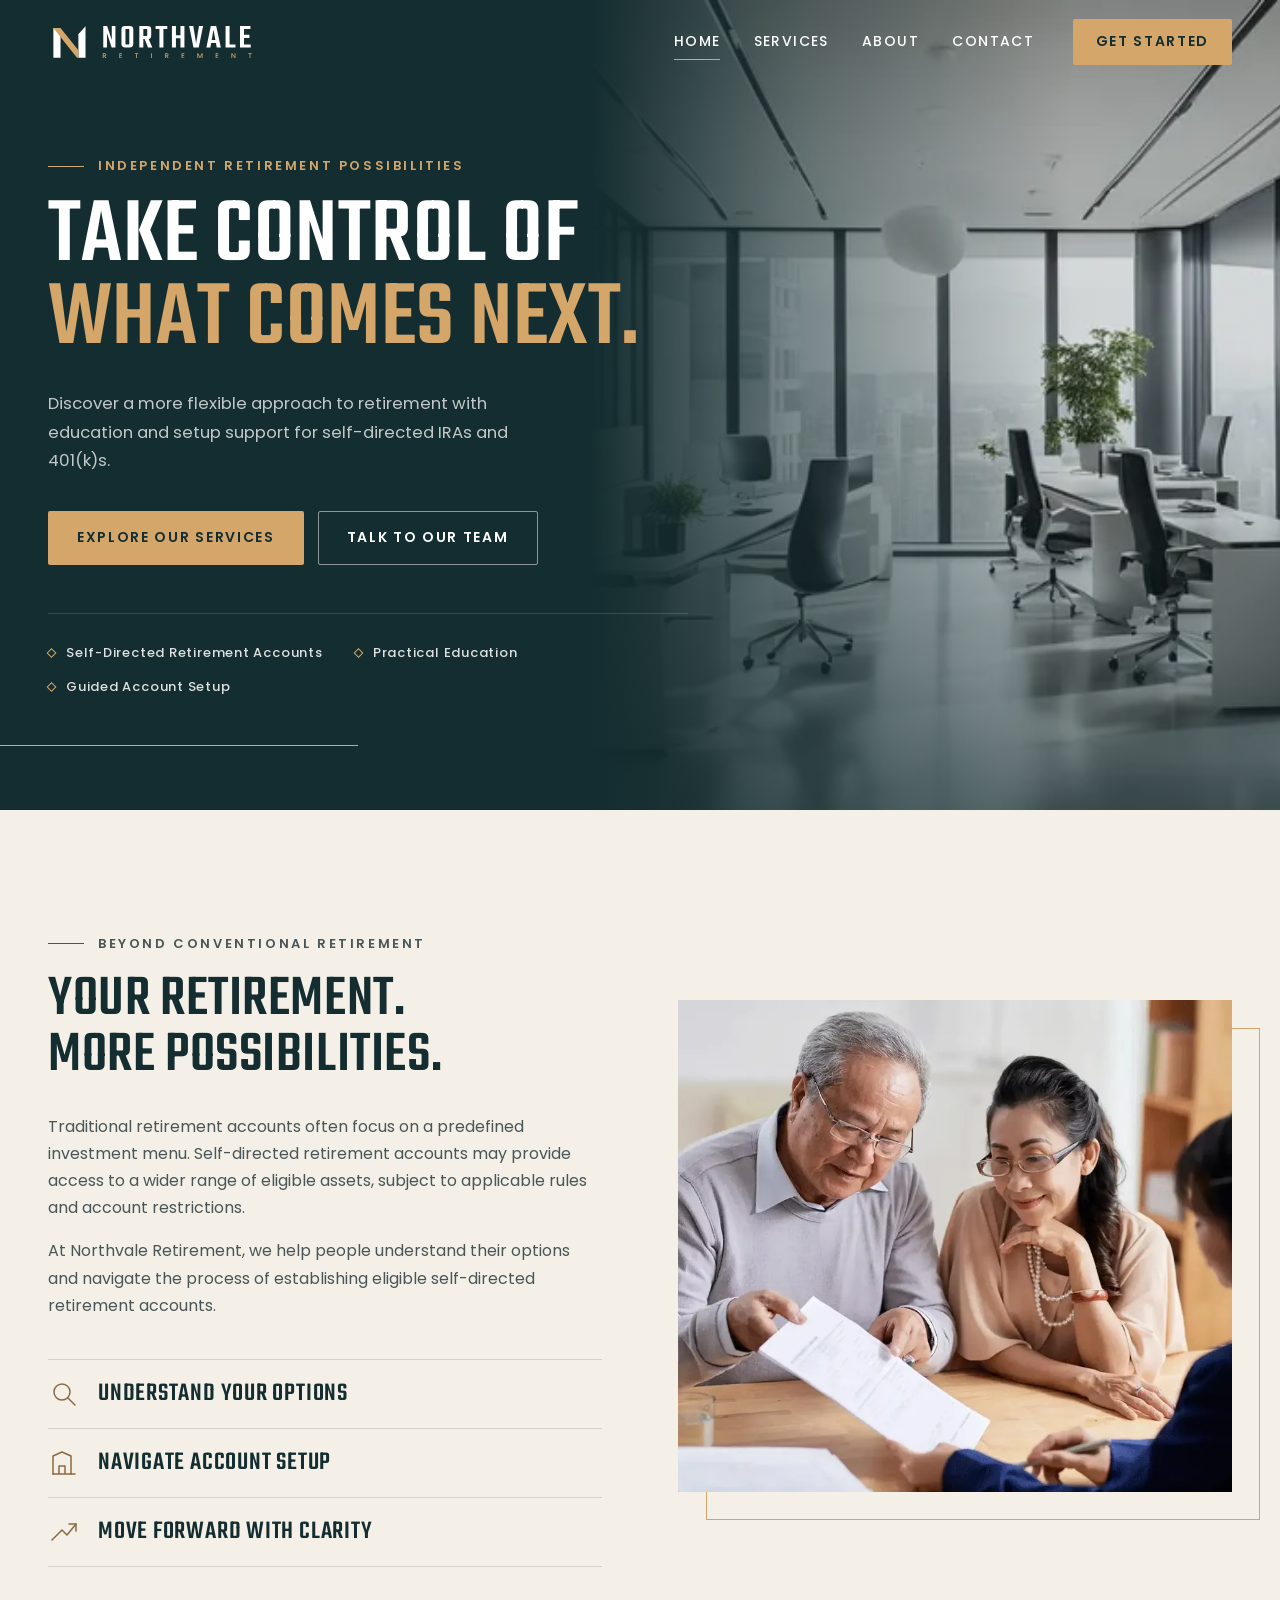
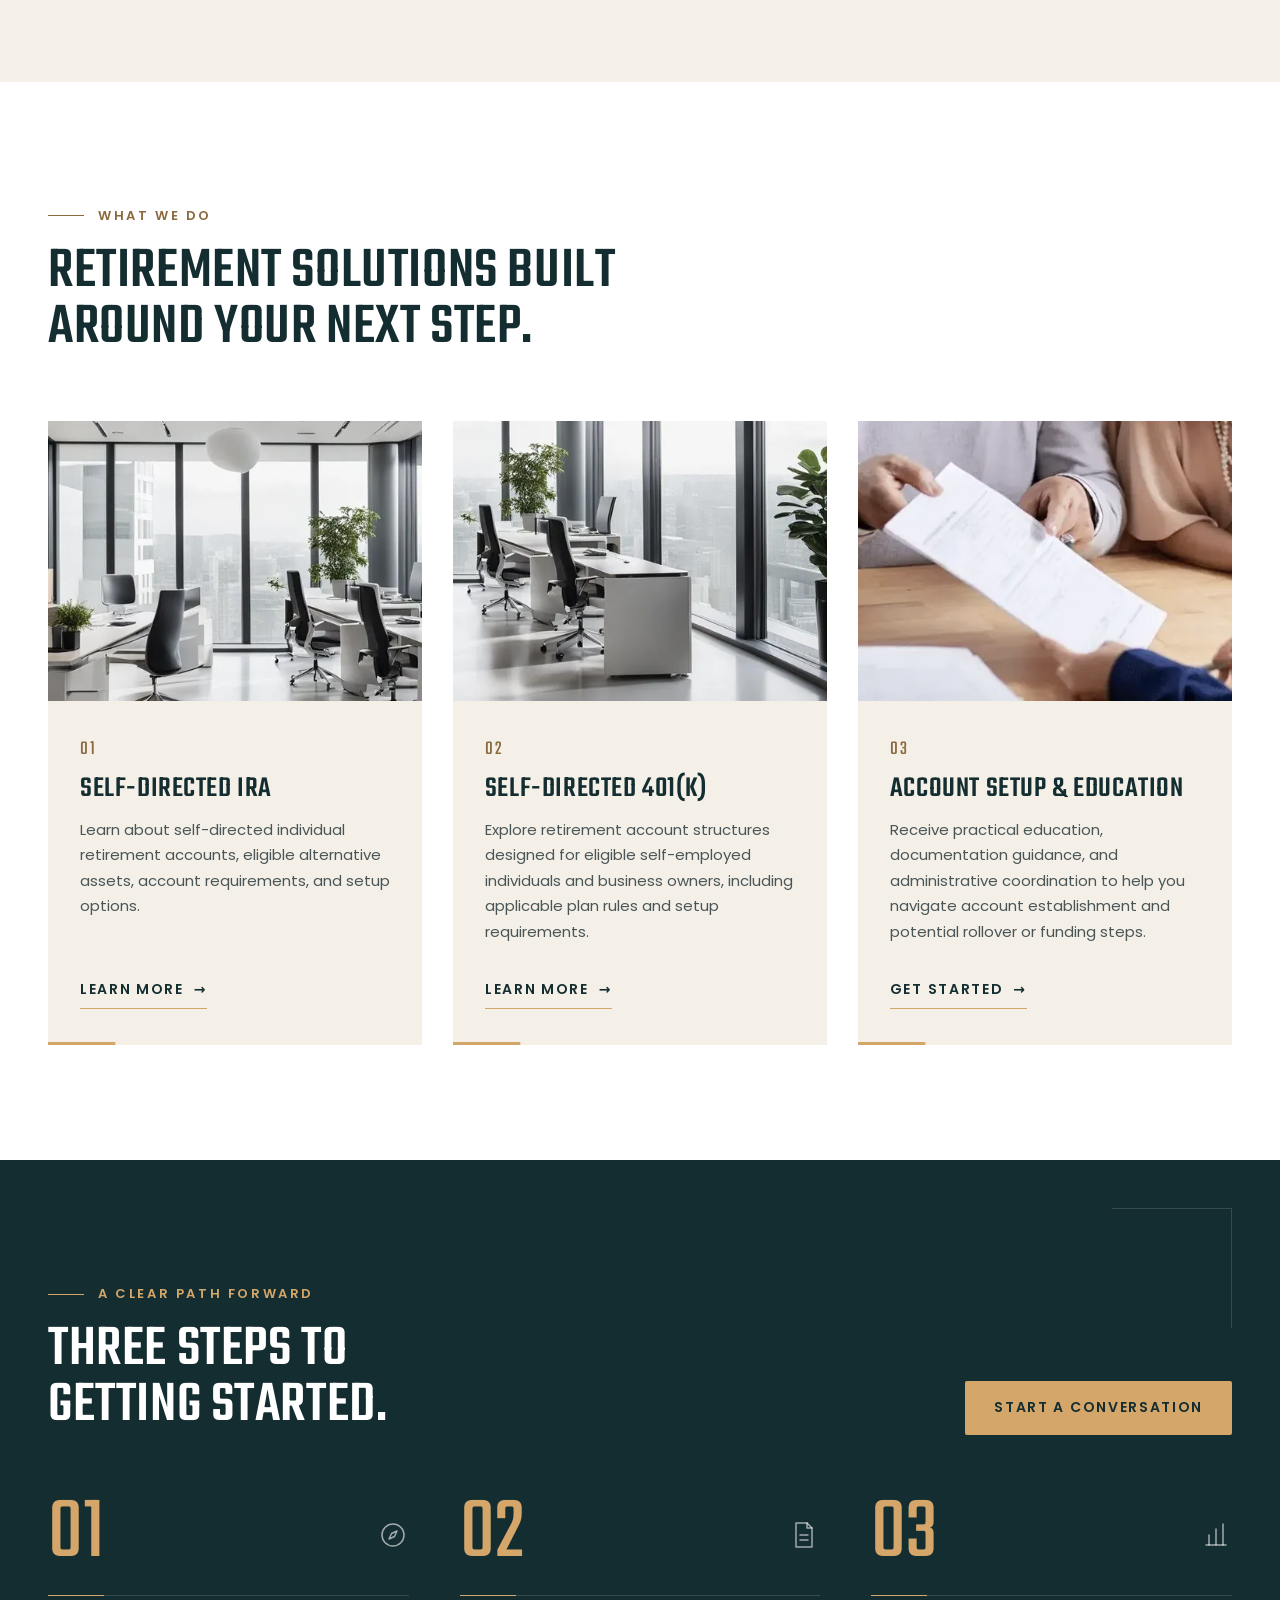
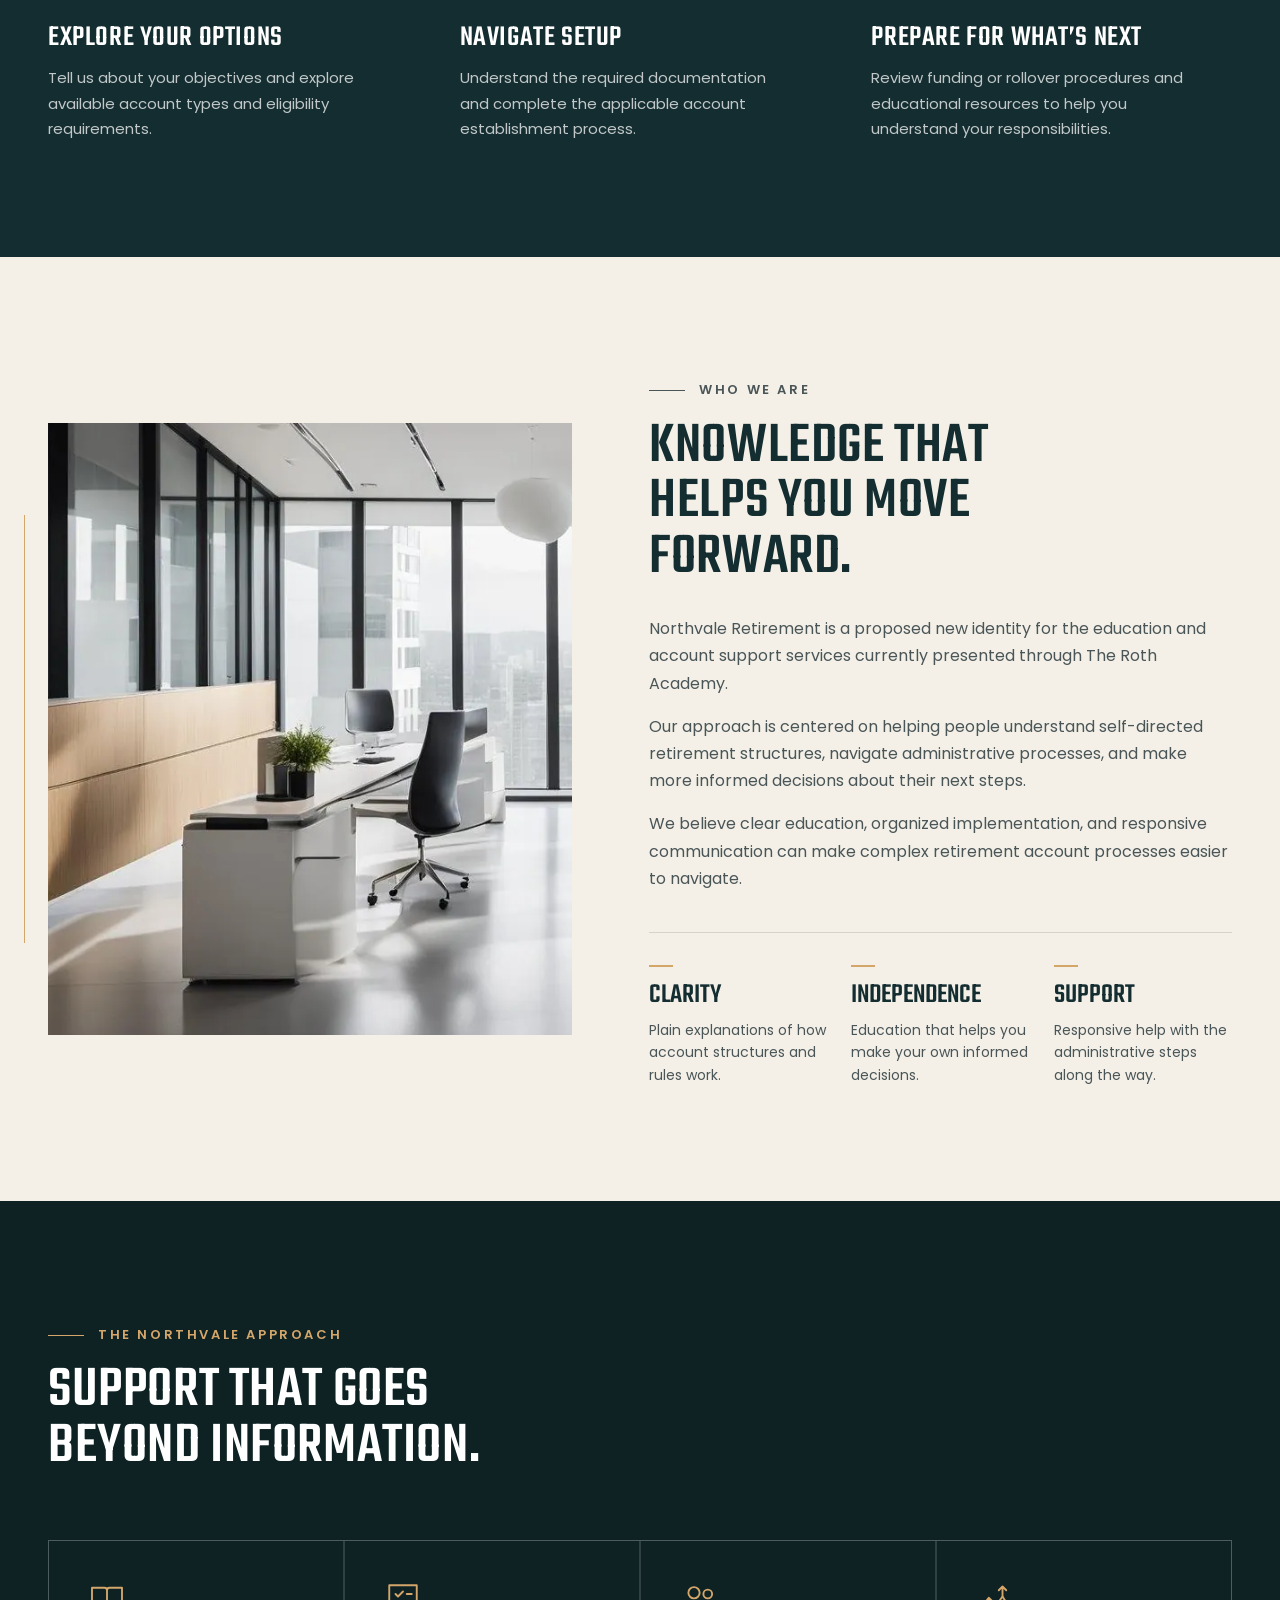
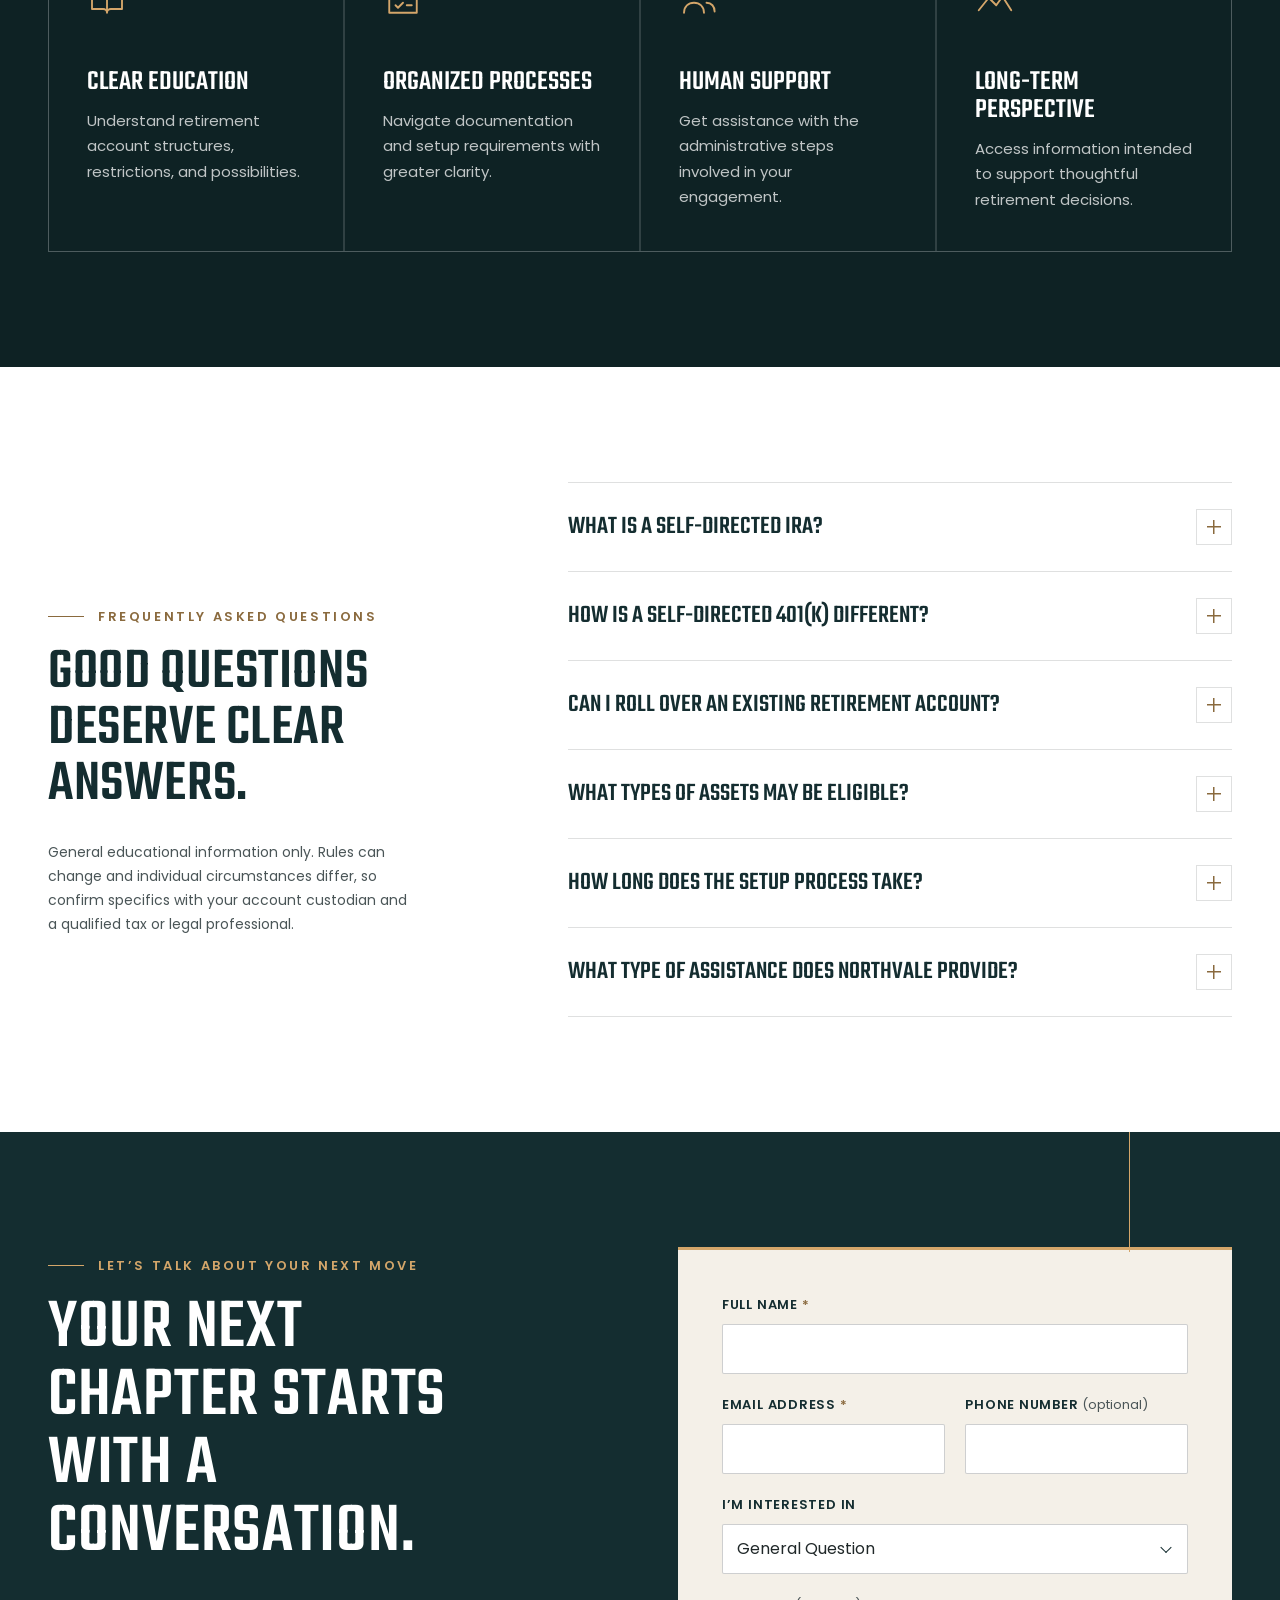
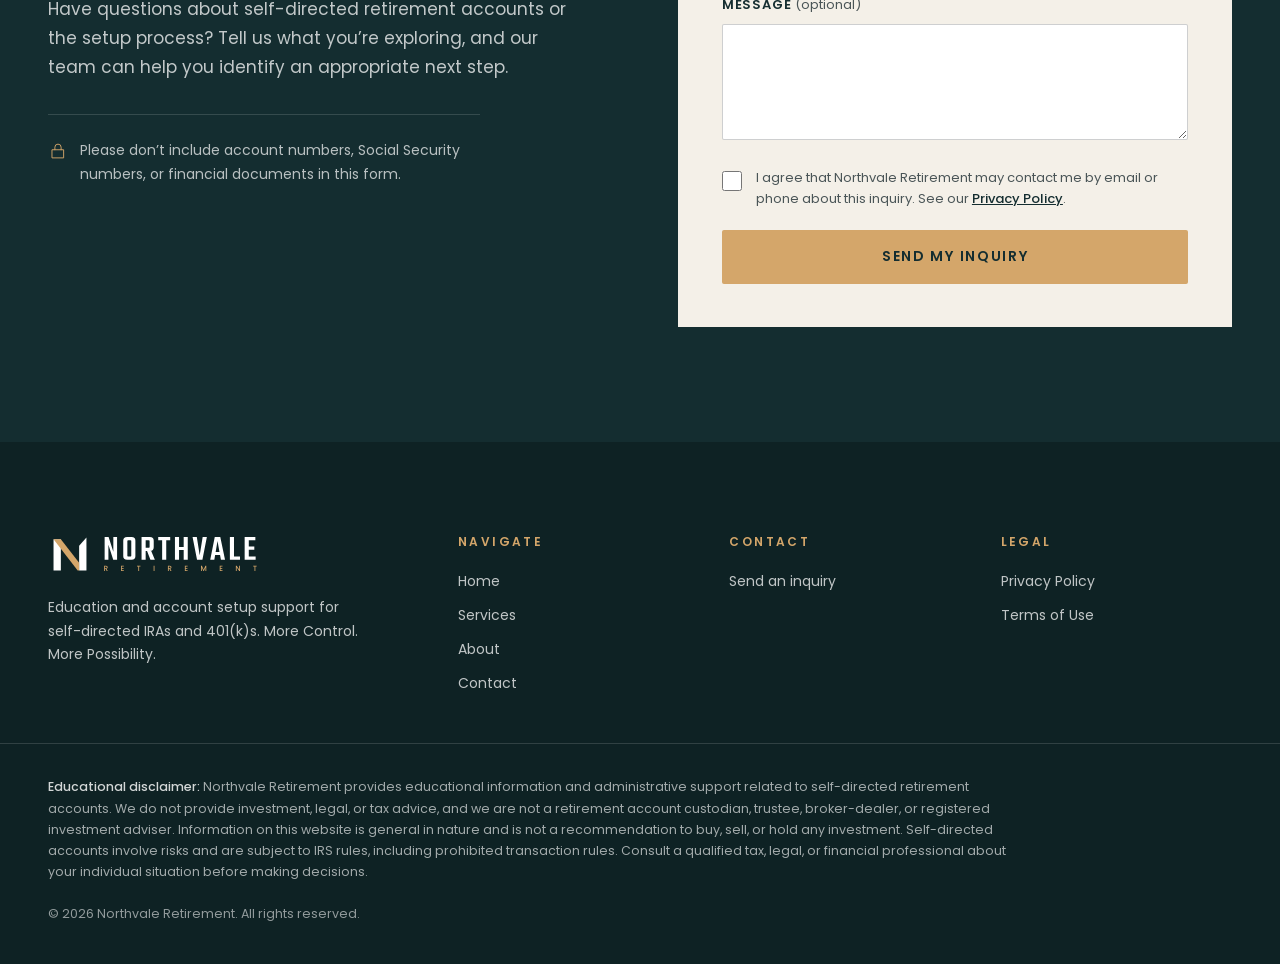
==== index.html @ da28b8e0 "Build Northvale Retirement one-page website for Netlify Adds the rebranded one-page site (hero, intr" ====
<!doctype html>
<html lang="en">
<head>
  <meta charset="utf-8">
  <meta name="viewport" content="width=device-width, initial-scale=1">
  <title>Northvale Retirement | Self-Directed IRA &amp; 401(k) Education</title>
  <meta name="description" content="Explore self-directed IRA and 401(k) education, account setup guidance, and retirement account support with Northvale Retirement.">
  <!-- TODO: replace with the confirmed production domain before launch (also update og:url, og:image, schema, robots.txt, sitemap.xml). -->
  <link rel="canonical" href="https://www.northvaleretirement.com/">
  <meta name="theme-color" content="#142D30">

  <meta property="og:type" content="website">
  <meta property="og:site_name" content="Northvale Retirement">
  <meta property="og:title" content="Northvale Retirement | Self-Directed IRA &amp; 401(k) Education">
  <meta property="og:description" content="Explore self-directed IRA and 401(k) education, account setup guidance, and retirement account support with Northvale Retirement.">
  <meta property="og:url" content="https://www.northvaleretirement.com/">
  <meta property="og:image" content="https://www.northvaleretirement.com/assets/img/og-image.jpg">
  <meta property="og:image:width" content="1200">
  <meta property="og:image:height" content="630">
  <meta property="og:image:alt" content="Northvale Retirement — More Control. More Possibility.">
  <meta name="twitter:card" content="summary_large_image">

  <link rel="icon" href="/assets/brand/favicon.svg" type="image/svg+xml">
  <link rel="icon" href="/assets/brand/favicon.ico" sizes="32x32">
  <link rel="apple-touch-icon" href="/assets/brand/apple-touch-icon.png">
  <link rel="manifest" href="/site.webmanifest">

  <link rel="preload" href="/assets/fonts/teko-latin-500-normal.woff2" as="font" type="font/woff2" crossorigin>
  <link rel="preload" href="/assets/fonts/poppins-latin-400-normal.woff2" as="font" type="font/woff2" crossorigin>
  <link rel="preload" as="image" href="/assets/img/hero-1216.webp"
        imagesrcset="/assets/img/hero-640.webp 640w, /assets/img/hero-960.webp 960w, /assets/img/hero-1216.webp 1216w"
        imagesizes="(max-width: 900px) 100vw, 50vw" fetchpriority="high">
  <link rel="stylesheet" href="/assets/css/styles.css">

  <!-- Organization schema: add address, telephone and sameAs only once verified. -->
  <script type="application/ld+json">
  {
    "@context": "https://schema.org",
    "@type": "Organization",
    "name": "Northvale Retirement",
    "slogan": "More Control. More Possibility.",
    "url": "https://www.northvaleretirement.com/",
    "logo": "https://www.northvaleretirement.com/assets/brand/northvale-icon-512.png",
    "description": "Education and account setup support for self-directed IRAs and 401(k)s."
  }
  </script>
  <script>document.documentElement.classList.add('js')</script>
  <script src="/assets/js/main.js" defer></script>
</head>
<body>
  <a class="skip-link" href="#main">Skip to content</a>

  <header class="site-header" data-header>
    <div class="container header-inner">
      <a class="brand" href="#home" aria-label="Northvale Retirement, back to top">
        <img src="/assets/brand/northvale-logo-dark-bg.svg" alt="Northvale Retirement" width="232" height="54">
      </a>

      <nav class="primary-nav" id="primary-nav" aria-label="Primary" data-nav>
        <button class="nav-close" type="button" data-nav-close aria-label="Close menu">
          <svg viewBox="0 0 24 24" aria-hidden="true"><path d="M5 5l14 14M19 5L5 19"/></svg>
        </button>
        <ul>
          <li><a href="#home">Home</a></li>
          <li><a href="#services">Services</a></li>
          <li><a href="#about">About</a></li>
          <li><a href="#contact">Contact</a></li>
        </ul>
        <a class="btn btn-primary nav-cta" href="#contact">Get Started</a>
      </nav>

      <button class="nav-toggle" type="button" aria-controls="primary-nav" aria-expanded="false" data-nav-toggle>
        <span class="visually-hidden">Open menu</span>
        <span class="nav-toggle-bars" aria-hidden="true"><span></span><span></span><span></span></span>
      </button>
    </div>
  </header>

  <main id="main">
    <!-- 1. HERO -->
    <section class="hero section-dark" id="home" aria-labelledby="hero-title">
      <div class="hero-media">
        <img src="/assets/img/hero-1216.webp"
             srcset="/assets/img/hero-640.webp 640w, /assets/img/hero-960.webp 960w, /assets/img/hero-1216.webp 1216w"
             sizes="(max-width: 900px) 100vw, 50vw"
             width="1216" height="832" fetchpriority="high" decoding="async"
             alt="Bright modern office with floor-to-ceiling windows overlooking a city skyline">
      </div>
      <span class="geo-line geo-line--hero" aria-hidden="true"></span>
      <div class="container hero-inner">
        <div class="hero-copy">
          <p class="eyebrow">Independent Retirement Possibilities</p>
          <h1 class="hero-title" id="hero-title">Take Control of <span>What Comes Next.</span></h1>
          <p class="hero-lede">Discover a more flexible approach to retirement with education and setup support for self-directed IRAs and 401(k)s.</p>
          <div class="btn-row">
            <a class="btn btn-primary" href="#services">Explore Our Services</a>
            <a class="btn btn-ghost" href="#contact">Talk to Our Team</a>
          </div>
          <ul class="hero-points" aria-label="What we focus on">
            <li>Self-Directed Retirement Accounts</li>
            <li>Practical Education</li>
            <li>Guided Account Setup</li>
          </ul>
        </div>
      </div>
    </section>

    <!-- 2. INTRODUCTION -->
    <section class="section section-ivory intro" aria-labelledby="intro-title">
      <div class="container split">
        <div class="split-copy reveal">
          <p class="eyebrow eyebrow--dark">Beyond Conventional Retirement</p>
          <h2 class="section-title" id="intro-title">Your Retirement. More Possibilities.</h2>
          <p>Traditional retirement accounts often focus on a predefined investment menu. Self-directed retirement accounts may provide access to a wider range of eligible assets, subject to applicable rules and account restrictions.</p>
          <p>At Northvale Retirement, we help people understand their options and navigate the process of establishing eligible self-directed retirement accounts.</p>
          <ul class="benefit-list">
            <li>
              <svg class="icon" viewBox="0 0 32 32" aria-hidden="true"><circle cx="14" cy="14" r="8"/><path d="M20 20l7 7"/></svg>
              <span>Understand Your Options</span>
            </li>
            <li>
              <svg class="icon" viewBox="0 0 32 32" aria-hidden="true"><path d="M5 27V9l9-4 9 4v18"/><path d="M5 27h22M11 27v-8h6v8"/></svg>
              <span>Navigate Account Setup</span>
            </li>
            <li>
              <svg class="icon" viewBox="0 0 32 32" aria-hidden="true"><path d="M4 24L14 14l5 5 9-11"/><path d="M21 8h7v7"/></svg>
              <span>Move Forward With Clarity</span>
            </li>
          </ul>
        </div>
        <figure class="framed-media reveal">
          <img src="/assets/img/intro-900.webp"
               srcset="/assets/img/intro-560.webp 560w, /assets/img/intro-900.webp 900w"
               sizes="(max-width: 900px) 100vw, 46vw"
               width="900" height="794" loading="lazy" decoding="async"
               alt="Two people reviewing a document together across a table during a consultation">
        </figure>
      </div>
    </section>

    <!-- 3. SERVICES -->
    <section class="section section-white services" id="services" aria-labelledby="services-title">
      <div class="container">
        <header class="section-head reveal">
          <p class="eyebrow eyebrow--dark">What We Do</p>
          <h2 class="section-title" id="services-title">Retirement Solutions Built Around Your Next Step.</h2>
        </header>

        <div class="card-grid">
          <article class="service-card reveal">
            <div class="service-media">
              <img src="/assets/img/service-ira-600.webp"
                   srcset="/assets/img/service-ira-480.webp 480w, /assets/img/service-ira-600.webp 600w"
                   sizes="(max-width: 700px) 100vw, (max-width: 1100px) 50vw, 33vw"
                   width="600" height="450" loading="lazy" decoding="async"
                   alt="Modern office workspace with ergonomic chairs beside tall city-view windows">
            </div>
            <div class="service-body">
              <span class="service-index">01</span>
              <h3 class="card-title">Self-Directed IRA</h3>
              <p>Learn about self-directed individual retirement accounts, eligible alternative assets, account requirements, and setup options.</p>
              <button class="text-link" type="button" data-dialog-open="detail-ira" aria-haspopup="dialog">Learn More <span aria-hidden="true">&rarr;</span></button>
            </div>
          </article>

          <article class="service-card reveal">
            <div class="service-media">
              <img src="/assets/img/service-401k-626.webp"
                   srcset="/assets/img/service-401k-480.webp 480w, /assets/img/service-401k-626.webp 626w"
                   sizes="(max-width: 700px) 100vw, (max-width: 1100px) 50vw, 33vw"
                   width="626" height="470" loading="lazy" decoding="async"
                   alt="Row of white desks and office chairs in a light-filled corner office">
            </div>
            <div class="service-body">
              <span class="service-index">02</span>
              <h3 class="card-title">Self-Directed 401(k)</h3>
              <p>Explore retirement account structures designed for eligible self-employed individuals and business owners, including applicable plan rules and setup requirements.</p>
              <button class="text-link" type="button" data-dialog-open="detail-401k" aria-haspopup="dialog">Learn More <span aria-hidden="true">&rarr;</span></button>
            </div>
          </article>

          <article class="service-card reveal">
            <div class="service-media">
              <img src="/assets/img/service-setup-640.webp"
                   srcset="/assets/img/service-setup-480.webp 480w, /assets/img/service-setup-640.webp 640w"
                   sizes="(max-width: 700px) 100vw, (max-width: 1100px) 50vw, 33vw"
                   width="640" height="420" loading="lazy" decoding="async"
                   alt="Close-up of hands passing a printed form across a wooden table">
            </div>
            <div class="service-body">
              <span class="service-index">03</span>
              <h3 class="card-title">Account Setup &amp; Education</h3>
              <p>Receive practical education, documentation guidance, and administrative coordination to help you navigate account establishment and potential rollover or funding steps.</p>
              <a class="text-link" href="#contact">Get Started <span aria-hidden="true">&rarr;</span></a>
            </div>
          </article>
        </div>
      </div>
    </section>

    <!-- 4. HOW IT WORKS -->
    <section class="section section-dark process" aria-labelledby="process-title">
      <span class="geo-corner" aria-hidden="true"></span>
      <div class="container">
        <header class="section-head section-head--split reveal">
          <div>
            <p class="eyebrow">A Clear Path Forward</p>
            <h2 class="section-title" id="process-title">Three Steps to Getting Started.</h2>
          </div>
          <a class="btn btn-primary" href="#contact">Start a Conversation</a>
        </header>

        <ol class="steps">
          <li class="step reveal">
            <div class="step-top">
              <span class="step-num" aria-hidden="true">01</span>
              <svg class="icon" viewBox="0 0 32 32" aria-hidden="true"><circle cx="16" cy="16" r="11"/><path d="M20 12l-2.5 5.5L12 20l2.5-5.5z"/></svg>
            </div>
            <h3 class="card-title">Explore Your Options</h3>
            <p>Tell us about your objectives and explore available account types and eligibility requirements.</p>
          </li>
          <li class="step reveal">
            <div class="step-top">
              <span class="step-num" aria-hidden="true">02</span>
              <svg class="icon" viewBox="0 0 32 32" aria-hidden="true"><path d="M8 4h11l5 5v19H8z"/><path d="M19 4v5h5M12 16h8M12 21h8"/></svg>
            </div>
            <h3 class="card-title">Navigate Setup</h3>
            <p>Understand the required documentation and complete the applicable account establishment process.</p>
          </li>
          <li class="step reveal">
            <div class="step-top">
              <span class="step-num" aria-hidden="true">03</span>
              <svg class="icon" viewBox="0 0 32 32" aria-hidden="true"><path d="M6 26h20"/><path d="M9 26V16M16 26V10M23 26V5"/></svg>
            </div>
            <h3 class="card-title">Prepare for What&rsquo;s Next</h3>
            <p>Review funding or rollover procedures and educational resources to help you understand your responsibilities.</p>
          </li>
        </ol>
      </div>
    </section>

    <!-- 5. ABOUT -->
    <section class="section section-ivory about" id="about" aria-labelledby="about-title">
      <div class="container split split--reverse">
        <figure class="about-media reveal">
          <!-- Replace with an approved team or founder photograph when available. -->
          <img src="/assets/img/about-600.webp"
               srcset="/assets/img/about-480.webp 480w, /assets/img/about-600.webp 600w"
               sizes="(max-width: 900px) 100vw, 42vw"
               width="600" height="682" loading="lazy" decoding="async"
               alt="Minimal office interior with warm wood paneling, a white desk and city light">
          <span class="about-media-line" aria-hidden="true"></span>
        </figure>
        <div class="split-copy reveal">
          <p class="eyebrow eyebrow--dark">Who We Are</p>
          <h2 class="section-title" id="about-title">Knowledge That Helps You Move Forward.</h2>
          <p>Northvale Retirement is a proposed new identity for the education and account support services currently presented through The Roth Academy.</p>
          <p>Our approach is centered on helping people understand self-directed retirement structures, navigate administrative processes, and make more informed decisions about their next steps.</p>
          <p>We believe clear education, organized implementation, and responsive communication can make complex retirement account processes easier to navigate.</p>
          <dl class="principles">
            <div><dt>Clarity</dt><dd>Plain explanations of how account structures and rules work.</dd></div>
            <div><dt>Independence</dt><dd>Education that helps you make your own informed decisions.</dd></div>
            <div><dt>Support</dt><dd>Responsive help with the administrative steps along the way.</dd></div>
          </dl>
        </div>
      </div>
    </section>

    <!-- 6. WHY NORTHVALE -->
    <section class="section section-dark why" aria-labelledby="why-title">
      <div class="container">
        <header class="section-head reveal">
          <p class="eyebrow">The Northvale Approach</p>
          <h2 class="section-title" id="why-title">Support That Goes Beyond Information.</h2>
        </header>
        <div class="feature-grid">
          <div class="feature reveal">
            <svg class="icon" viewBox="0 0 32 32" aria-hidden="true"><path d="M4 7h10a2 2 0 012 2v18a3 3 0 00-3-3H4zM28 7H18a2 2 0 00-2 2v18a3 3 0 013-3h9z"/></svg>
            <h3 class="feature-title">Clear Education</h3>
            <p>Understand retirement account structures, restrictions, and possibilities.</p>
          </div>
          <div class="feature reveal">
            <svg class="icon" viewBox="0 0 32 32" aria-hidden="true"><rect x="5" y="5" width="22" height="22"/><path d="M10 12l2 2 4-4M10 21l2 2 4-4M19 12h4M19 21h4"/></svg>
            <h3 class="feature-title">Organized Processes</h3>
            <p>Navigate documentation and setup requirements with greater clarity.</p>
          </div>
          <div class="feature reveal">
            <svg class="icon" viewBox="0 0 32 32" aria-hidden="true"><circle cx="12" cy="11" r="4.5"/><path d="M4 27c0-5 3.5-8 8-8s8 3 8 8"/><circle cx="23" cy="12" r="3.5"/><path d="M22 19c4 0 6.5 3 6.5 7"/></svg>
            <h3 class="feature-title">Human Support</h3>
            <p>Get assistance with the administrative steps involved in your engagement.</p>
          </div>
          <div class="feature reveal">
            <svg class="icon" viewBox="0 0 32 32" aria-hidden="true"><path d="M3 25l8-10 6 6 5-7 7 11"/><path d="M22 6v8M19 9l3-3 3 3"/></svg>
            <h3 class="feature-title">Long-Term Perspective</h3>
            <p>Access information intended to support thoughtful retirement decisions.</p>
          </div>
        </div>
      </div>
    </section>

    <!-- 7. FAQ -->
    <section class="section section-white faq" aria-labelledby="faq-title">
      <div class="container faq-layout">
        <header class="section-head reveal">
          <p class="eyebrow eyebrow--dark">Frequently Asked Questions</p>
          <h2 class="section-title" id="faq-title">Good Questions Deserve Clear Answers.</h2>
          <p class="faq-note">General educational information only. Rules can change and individual circumstances differ, so confirm specifics with your account custodian and a qualified tax or legal professional.</p>
        </header>

        <div class="accordion reveal">
          <details class="faq-item">
            <summary><span>What is a self-directed IRA?</span></summary>
            <div class="faq-body">
              <p>A self-directed IRA is an individual retirement account held with a custodian or trustee that permits a broader range of investments than the stocks, bonds, and funds typically offered by conventional providers. The same general IRA rules still apply, including contribution limits, distribution rules, and prohibited transaction rules. The account holder is generally responsible for choosing and evaluating investments.</p>
            </div>
          </details>
          <details class="faq-item">
            <summary><span>How is a self-directed 401(k) different?</span></summary>
            <div class="faq-body">
              <p>A self-directed 401(k), often called a solo 401(k), is an employer-sponsored plan generally available to self-employed individuals and business owners with no eligible full-time employees other than a spouse. Unlike an IRA, it is a qualified plan with its own plan document, contribution structure, and administrative and reporting obligations. Eligibility and features depend on your circumstances and the plan&rsquo;s terms.</p>
            </div>
          </details>
          <details class="faq-item">
            <summary><span>Can I roll over an existing retirement account?</span></summary>
            <div class="faq-body">
              <p>Many existing retirement accounts can be moved into a self-directed account through a direct rollover or a trustee-to-trustee transfer, but eligibility depends on the type of account, your current plan&rsquo;s rules, and your employment status. Indirect rollovers are subject to timing limits and other restrictions. Because the tax treatment of a rollover depends on your situation, review it with a qualified tax professional before you move funds.</p>
            </div>
          </details>
          <details class="faq-item">
            <summary><span>What types of assets may be eligible?</span></summary>
            <div class="faq-body">
              <p>Depending on the custodian or plan, self-directed accounts may hold assets such as real estate, private company interests, promissory notes, and certain precious metals, in addition to traditional investments. Some assets are not permitted&mdash;for example, life insurance and most collectibles cannot be held in an IRA&mdash;and transactions involving yourself or other disqualified persons are restricted. Each custodian may also set its own limits on what it will hold.</p>
            </div>
          </details>
          <details class="faq-item">
            <summary><span>How long does the setup process take?</span></summary>
            <div class="faq-body">
              <p>Timing varies by provider, documentation, and circumstances. Factors include how quickly account paperwork is completed, the custodian&rsquo;s or plan provider&rsquo;s processing times, and&mdash;if funds are being moved&mdash;how long the current provider takes to release them. We can help you understand the steps involved so you know what to expect.</p>
            </div>
          </details>
          <details class="faq-item">
            <summary><span>What type of assistance does Northvale provide?</span></summary>
            <div class="faq-body">
              <p>We provide education about self-directed retirement account structures, guidance on the documentation involved, and administrative coordination to help you navigate account establishment and potential rollover or funding steps. We do not provide investment, legal, or tax advice, and we are not a retirement account custodian.</p>
            </div>
          </details>
        </div>
      </div>
    </section>

    <!-- 8. CONTACT -->
    <section class="section section-dark contact" id="contact" aria-labelledby="contact-title">
      <span class="geo-line geo-line--contact" aria-hidden="true"></span>
      <div class="container contact-layout">
        <div class="contact-copy reveal">
          <p class="eyebrow">Let&rsquo;s Talk About Your Next Move</p>
          <h2 class="section-title section-title--xl" id="contact-title">Your Next Chapter Starts With a Conversation.</h2>
          <p class="contact-lede">Have questions about self-directed retirement accounts or the setup process? Tell us what you&rsquo;re exploring, and our team can help you identify an appropriate next step.</p>
          <p class="contact-safety">
            <svg class="icon icon--sm" viewBox="0 0 32 32" aria-hidden="true"><rect x="7" y="14" width="18" height="13"/><path d="M11 14V10a5 5 0 0110 0v4"/></svg>
            Please don&rsquo;t include account numbers, Social Security numbers, or financial documents in this form.
          </p>
        </div>

        <div class="form-card reveal">
          <form class="contact-form" action="/api/contact" method="post" novalidate data-contact-form>
            <div class="field">
              <label for="cf-name">Full Name <span class="req" aria-hidden="true">*</span></label>
              <input id="cf-name" name="name" type="text" autocomplete="name" required maxlength="100" aria-describedby="cf-name-err">
              <p class="field-error" id="cf-name-err" data-error-for="name"></p>
            </div>
            <div class="field-row">
              <div class="field">
                <label for="cf-email">Email Address <span class="req" aria-hidden="true">*</span></label>
                <input id="cf-email" name="email" type="email" autocomplete="email" required maxlength="254" aria-describedby="cf-email-err">
                <p class="field-error" id="cf-email-err" data-error-for="email"></p>
              </div>
              <div class="field">
                <label for="cf-phone">Phone Number <span class="optional">(optional)</span></label>
                <input id="cf-phone" name="phone" type="tel" autocomplete="tel" maxlength="30" aria-describedby="cf-phone-err">
                <p class="field-error" id="cf-phone-err" data-error-for="phone"></p>
              </div>
            </div>
            <div class="field">
              <label for="cf-interest">I&rsquo;m Interested In</label>
              <div class="select-wrap">
                <select id="cf-interest" name="interest">
                  <option>Self-Directed IRA</option>
                  <option>Self-Directed 401(k)</option>
                  <option>Account Setup</option>
                  <option selected>General Question</option>
                </select>
              </div>
            </div>
            <div class="field">
              <label for="cf-message">Message <span class="optional">(optional)</span></label>
              <textarea id="cf-message" name="message" rows="4" maxlength="2000" aria-describedby="cf-message-err"></textarea>
              <p class="field-error" id="cf-message-err" data-error-for="message"></p>
            </div>

            <!-- Spam protection: honeypot field (hidden from people) plus a minimum fill time. -->
            <div class="hp" aria-hidden="true">
              <label for="cf-website">Leave this field empty</label>
              <input id="cf-website" name="website" type="text" tabindex="-1" autocomplete="off">
            </div>
            <input type="hidden" name="started" value="" data-started>

            <div class="field field--check">
              <input id="cf-consent" name="consent" type="checkbox" value="yes" required aria-describedby="cf-consent-err">
              <label for="cf-consent">I agree that Northvale Retirement may contact me by email or phone about this inquiry. See our <a href="/privacy">Privacy Policy</a>.</label>
              <p class="field-error" id="cf-consent-err" data-error-for="consent"></p>
            </div>

            <button class="btn btn-primary btn-block" type="submit" data-submit>Send My Inquiry</button>
            <p class="form-status" role="status" aria-live="polite" data-form-status></p>
            <p class="form-fallback form-fallback--ok" id="inquiry-sent">Thank you for reaching out. Your inquiry has been received.</p>
            <p class="form-fallback form-fallback--err" id="inquiry-error">We couldn&rsquo;t send your inquiry. Please check the form and try again.</p>
          </form>
        </div>
      </div>
    </section>
  </main>

  <!-- 9. FOOTER -->
  <footer class="site-footer">
    <div class="container footer-grid">
      <div class="footer-brand">
        <img src="/assets/brand/northvale-logo-dark-bg.svg" alt="Northvale Retirement" width="232" height="54" loading="lazy">
        <p>Education and account setup support for self-directed IRAs and 401(k)s. More Control. More Possibility.</p>
      </div>
      <nav class="footer-col" aria-label="Footer">
        <h2 class="footer-heading">Navigate</h2>
        <ul>
          <li><a href="#home">Home</a></li>
          <li><a href="#services">Services</a></li>
          <li><a href="#about">About</a></li>
          <li><a href="#contact">Contact</a></li>
        </ul>
      </nav>
      <div class="footer-col">
        <h2 class="footer-heading">Contact</h2>
        <ul>
          <li><a href="#contact">Send an inquiry</a></li>
          <!-- TODO: add verified phone, email and business address before launch, e.g.
          <li><a href="tel:+10000000000">(000) 000-0000</a></li>
          <li><a href="mailto:hello@example.com">hello@example.com</a></li> -->
        </ul>
      </div>
      <div class="footer-col">
        <h2 class="footer-heading">Legal</h2>
        <ul>
          <li><a href="/privacy">Privacy Policy</a></li>
          <li><a href="/terms">Terms of Use</a></li>
        </ul>
      </div>
    </div>
    <div class="container footer-legal">
      <p class="disclaimer"><strong>Educational disclaimer:</strong> Northvale Retirement provides educational information and administrative support related to self-directed retirement accounts. We do not provide investment, legal, or tax advice, and we are not a retirement account custodian, trustee, broker-dealer, or registered investment adviser. Information on this website is general in nature and is not a recommendation to buy, sell, or hold any investment. Self-directed accounts involve risks and are subject to IRS rules, including prohibited transaction rules. Consult a qualified tax, legal, or financial professional about your individual situation before making decisions.</p>
      <p class="copyright">&copy; <span data-year>2026</span> Northvale Retirement. All rights reserved.</p>
    </div>
  </footer>

  <!-- Service detail panels (opened by "Learn More") -->
  <dialog class="detail-dialog" id="detail-ira" aria-labelledby="detail-ira-title">
    <div class="dialog-inner">
      <button class="dialog-close" type="button" data-dialog-close aria-label="Close">
        <svg viewBox="0 0 24 24" aria-hidden="true"><path d="M5 5l14 14M19 5L5 19"/></svg>
      </button>
      <p class="eyebrow eyebrow--dark">Service Detail</p>
      <h2 class="dialog-title" id="detail-ira-title">Self-Directed IRA</h2>
      <p>A self-directed IRA is held by a custodian or trustee that permits alternative assets in addition to conventional investments. It can be structured as a traditional or Roth IRA, and the usual IRA contribution, distribution, and tax rules continue to apply.</p>
      <h3>What we help you understand</h3>
      <ul class="check-list">
        <li>How self-directed IRAs differ from conventional IRAs</li>
        <li>Categories of alternative assets that custodians may permit</li>
        <li>Prohibited transaction and disqualified person rules at a general level</li>
        <li>Account requirements, documentation, and the setup sequence</li>
        <li>Options for funding through contributions, transfers, or rollovers</li>
      </ul>
      <p class="dialog-note">Northvale does not select investments, hold assets, or provide tax or legal advice.</p>
      <a class="btn btn-primary" href="#contact" data-dialog-close>Talk to Our Team</a>
    </div>
  </dialog>

  <dialog class="detail-dialog" id="detail-401k" aria-labelledby="detail-401k-title">
    <div class="dialog-inner">
      <button class="dialog-close" type="button" data-dialog-close aria-label="Close">
        <svg viewBox="0 0 24 24" aria-hidden="true"><path d="M5 5l14 14M19 5L5 19"/></svg>
      </button>
      <p class="eyebrow eyebrow--dark">Service Detail</p>
      <h2 class="dialog-title" id="detail-401k-title">Self-Directed 401(k)</h2>
      <p>A self-directed or solo 401(k) is a qualified retirement plan generally designed for self-employed individuals and business owners without eligible full-time employees other than a spouse. It is established by the business and governed by a written plan document.</p>
      <h3>What we help you understand</h3>
      <ul class="check-list">
        <li>Eligibility considerations for self-employed individuals and owners</li>
        <li>How plan structure and contribution types work at a general level</li>
        <li>Plan rules, ongoing administrative duties, and reporting obligations</li>
        <li>Documentation and steps involved in establishing the plan</li>
        <li>Moving eligible existing retirement funds into the plan</li>
      </ul>
      <p class="dialog-note">Eligibility and plan features depend on your circumstances. Confirm specifics with a qualified tax professional.</p>
      <a class="btn btn-primary" href="#contact" data-dialog-close>Talk to Our Team</a>
    </div>
  </dialog>
</body>
</html>
---- assets/css/styles.css ----
/* ==========================================================================
   Northvale Retirement — styles
   1. Fonts & tokens   2. Base   3. Layout   4. Components   5. Sections
   6. Motion           7. Responsive
   ========================================================================== */

/* 1. Fonts & tokens ------------------------------------------------------- */
@font-face { font-family: "Teko"; font-weight: 400; font-display: swap; src: url("/assets/fonts/teko-latin-400-normal.woff2") format("woff2"); }
@font-face { font-family: "Teko"; font-weight: 500; font-display: swap; src: url("/assets/fonts/teko-latin-500-normal.woff2") format("woff2"); }
@font-face { font-family: "Teko"; font-weight: 600; font-display: swap; src: url("/assets/fonts/teko-latin-600-normal.woff2") format("woff2"); }
@font-face { font-family: "Poppins"; font-weight: 400; font-display: swap; src: url("/assets/fonts/poppins-latin-400-normal.woff2") format("woff2"); }
@font-face { font-family: "Poppins"; font-weight: 500; font-display: swap; src: url("/assets/fonts/poppins-latin-500-normal.woff2") format("woff2"); }
@font-face { font-family: "Poppins"; font-weight: 600; font-display: swap; src: url("/assets/fonts/poppins-latin-600-normal.woff2") format("woff2"); }

:root {
  --pine: #142D30;
  --pine-deep: #0E2224;
  --copper: #D4A66A;
  --copper-dark: #8A6A3E;      /* copper tone with text contrast on light backgrounds */
  --ivory: #F4F0E8;
  --slate: #253C40;
  --white: #FFFFFF;
  --charcoal: #202829;
  --muted-dark: rgba(255, 255, 255, 0.74);
  --muted-light: #4A5557;
  --line-dark: rgba(255, 255, 255, 0.14);
  --line-light: rgba(32, 40, 41, 0.14);
  --error: #B3261E;
  --error-on-dark: #FFB4A9;

  --font-display: "Teko", "Arial Narrow", sans-serif;
  --font-body: "Poppins", system-ui, -apple-system, "Segoe UI", sans-serif;

  --max: 1360px;
  --gutter: clamp(20px, 4vw, 48px);
  --section-y: clamp(64px, 9vw, 128px);
  --header-h: 84px;
  --ease: cubic-bezier(0.22, 0.61, 0.36, 1);
}

/* 2. Base ----------------------------------------------------------------- */
*, *::before, *::after { box-sizing: border-box; }
html { scroll-behavior: smooth; scroll-padding-top: calc(var(--header-h) + 8px); -webkit-text-size-adjust: 100%; }
body {
  margin: 0;
  font-family: var(--font-body);
  font-size: 16px;
  line-height: 1.7;
  color: var(--charcoal);
  background: var(--pine);
  -webkit-font-smoothing: antialiased;
  overflow-x: hidden;
}
img { display: block; max-width: 100%; height: auto; }
a { color: inherit; }
h1, h2, h3, p, ul, ol, dl, dd, figure { margin: 0; }
ul, ol { padding: 0; list-style: none; }
button, input, select, textarea { font: inherit; color: inherit; }
:focus-visible { outline: 2px solid var(--copper); outline-offset: 3px; }
.section-ivory :focus-visible, .section-white :focus-visible, .form-card :focus-visible, .detail-dialog :focus-visible { outline-color: var(--pine); }

.visually-hidden {
  position: absolute !important; width: 1px; height: 1px; overflow: hidden;
  clip: rect(0 0 0 0); clip-path: inset(50%); white-space: nowrap;
}
.skip-link {
  position: absolute; left: 16px; top: -60px; z-index: 200;
  background: var(--copper); color: var(--pine); padding: 10px 16px; font-weight: 600; text-decoration: none;
}
.skip-link:focus { top: 12px; }

/* 3. Layout --------------------------------------------------------------- */
.container { width: 100%; max-width: var(--max); margin-inline: auto; padding-inline: var(--gutter); }
.section { position: relative; padding-block: var(--section-y); overflow: hidden; }
.section-dark { background: var(--pine); color: var(--white); }
.section-ivory { background: var(--ivory); }
.section-white { background: var(--white); }

.split {
  display: grid;
  grid-template-columns: minmax(0, 1fr) minmax(0, 1fr);
  gap: clamp(40px, 6vw, 104px);
  align-items: center;
}
.split--reverse { grid-template-columns: minmax(0, 0.9fr) minmax(0, 1fr); }
.split-copy > p + p { margin-top: 16px; }
.split-copy > p { max-width: 58ch; color: var(--muted-light); }

/* 4. Components ----------------------------------------------------------- */
.eyebrow {
  display: inline-flex; align-items: center; gap: 14px;
  font-family: var(--font-body);
  font-size: 13px; font-weight: 600; letter-spacing: 0.2em; text-transform: uppercase;
  color: var(--copper); margin-bottom: 20px; line-height: 1.4;
}
.eyebrow::before { content: ""; width: 36px; height: 1px; background: currentColor; flex: none; }
.eyebrow--dark { color: var(--copper-dark); }

.section-title {
  font-family: var(--font-display);
  font-weight: 500;
  font-size: clamp(38px, 4.6vw, 64px);
  line-height: 0.95;
  text-transform: uppercase;
  letter-spacing: 0.01em;
  margin-bottom: 28px;
  color: inherit;
  max-width: 18ch;
}
.section-ivory .section-title, .section-white .section-title { color: var(--pine); }
.section-title--xl { font-size: clamp(44px, 5.6vw, 80px); max-width: 14ch; }
.card-title {
  font-family: var(--font-display);
  font-weight: 500;
  font-size: clamp(27px, 2.3vw, 32px);
  line-height: 1;
  text-transform: uppercase;
  letter-spacing: 0.02em;
  margin-bottom: 12px;
}

.icon { width: 32px; height: 32px; fill: none; stroke: currentColor; stroke-width: 1.5; stroke-linecap: round; stroke-linejoin: round; flex: none; }
.icon--sm { width: 20px; height: 20px; }

/* Buttons */
.btn {
  display: inline-flex; align-items: center; justify-content: center; gap: 10px;
  min-height: 52px; padding: 14px 28px;
  font-family: var(--font-body); font-size: 14px; font-weight: 600;
  letter-spacing: 0.12em; text-transform: uppercase; text-decoration: none;
  border: 1px solid transparent; border-radius: 2px; cursor: pointer;
  transition: background-color .25s var(--ease), color .25s var(--ease), border-color .25s var(--ease), transform .25s var(--ease);
}
.btn-primary { background: var(--copper); color: var(--pine); }
.btn-primary:hover { background: #E1B97F; transform: translateY(-2px); }
.btn-ghost { border-color: rgba(255, 255, 255, 0.5); color: var(--white); }
.btn-ghost:hover { border-color: var(--copper); color: var(--copper); }
.btn-block { width: 100%; }
.btn[disabled] { opacity: .7; cursor: progress; transform: none; }
.btn-row { display: flex; flex-wrap: wrap; gap: 14px; }

.text-link {
  display: inline-flex; align-items: center; gap: 10px;
  padding: 6px 0; background: none; border: 0; cursor: pointer;
  font-size: 14px; font-weight: 600; letter-spacing: 0.12em; text-transform: uppercase;
  color: var(--pine); text-decoration: none;
  border-bottom: 1px solid var(--copper);
}
.text-link span { transition: transform .25s var(--ease); }
.text-link:hover span { transform: translateX(4px); }

/* Geometry accents */
.geo-line { position: absolute; pointer-events: none; background: var(--copper); }
.geo-line--hero { left: 0; bottom: 64px; width: min(28vw, 360px); height: 1px; z-index: 2; }
.geo-line--contact { right: 0; top: 0; width: 1px; height: 120px; right: calc(var(--gutter) + 8%); }
.geo-corner {
  position: absolute; top: 48px; right: 48px; width: 120px; height: 120px; pointer-events: none;
  border-top: 1px solid var(--line-dark); border-right: 1px solid var(--line-dark);
}

/* Header ------------------------------------------------------------------ */
.site-header {
  position: fixed; inset: 0 0 auto 0; z-index: 100;
  height: var(--header-h);
  display: flex; align-items: center;
  transition: background-color .3s var(--ease), box-shadow .3s var(--ease), height .3s var(--ease);
}
.site-header.is-scrolled {
  background: rgba(20, 45, 48, 0.96);
  box-shadow: 0 1px 0 var(--line-dark);
  backdrop-filter: blur(8px);
}
.header-inner { display: flex; align-items: center; justify-content: space-between; gap: 24px; }
.brand { display: block; flex: none; }
.brand img { width: clamp(168px, 16vw, 210px); height: auto; }

.primary-nav { display: flex; align-items: center; gap: clamp(24px, 3vw, 48px); }
.primary-nav ul { display: flex; gap: clamp(20px, 2.6vw, 40px); }
.primary-nav ul a {
  position: relative; display: inline-block; padding: 8px 0;
  font-size: 14px; font-weight: 500; letter-spacing: 0.1em; text-transform: uppercase;
  color: var(--white); text-decoration: none;
}
.primary-nav ul a::after {
  content: ""; position: absolute; left: 0; right: 0; bottom: 2px; height: 1px;
  background: var(--copper); transform: scaleX(0); transform-origin: left; transition: transform .3s var(--ease);
}
.primary-nav ul a:hover::after, .primary-nav ul a[aria-current="true"]::after { transform: scaleX(1); }
.nav-cta { min-height: 46px; padding: 10px 22px; }
.nav-toggle, .nav-close { display: none; }

/* 5. Sections ------------------------------------------------------------- */

/* Hero */
.hero {
  position: relative;
  min-height: max(640px, 90vh);
  display: flex; align-items: center;
  padding: calc(var(--header-h) + 48px) 0 96px;
  overflow: hidden;
  background: var(--pine);
}
.hero-media { position: absolute; inset: 0 0 0 46%; }
.hero-media img { width: 100%; height: 100%; object-fit: cover; object-position: 40% center; filter: saturate(0.85); }
.hero-media::after {
  content: ""; position: absolute; inset: 0;
  background:
    linear-gradient(90deg, var(--pine) 0%, rgba(20, 45, 48, 0.55) 30%, rgba(20, 45, 48, 0.15) 70%),
    linear-gradient(0deg, rgba(20, 45, 48, 0.55), rgba(20, 45, 48, 0) 45%);
}
.hero-inner { position: relative; z-index: 1; }
.hero-copy { max-width: 720px; }
.hero-title {
  font-family: var(--font-display);
  font-weight: 500;
  font-size: clamp(52px, 7.4vw, 100px);
  line-height: 0.88;
  text-transform: uppercase;
  letter-spacing: 0.005em;
  margin-bottom: 28px;
}
.hero-title span { display: block; color: var(--copper); }
.hero-lede { max-width: 520px; font-size: clamp(16px, 1.3vw, 18px); color: var(--muted-dark); margin-bottom: 36px; }
.hero-points {
  display: flex; flex-wrap: wrap; gap: 12px 32px; margin-top: 48px; padding-top: 28px;
  border-top: 1px solid var(--line-dark); max-width: 640px;
}
.hero-points li {
  position: relative; padding-left: 18px;
  font-size: 13px; font-weight: 500; letter-spacing: 0.06em; color: rgba(255, 255, 255, 0.86);
}
.hero-points li::before {
  content: ""; position: absolute; left: 0; top: 50%; width: 7px; height: 7px;
  border: 1px solid var(--copper); transform: translateY(-50%) rotate(45deg);
}

/* Intro */
.benefit-list { margin-top: 40px; border-top: 1px solid var(--line-light); }
.benefit-list li {
  display: flex; align-items: center; gap: 18px;
  padding: 18px 0; border-bottom: 1px solid var(--line-light);
  font-family: var(--font-display); font-size: 26px; font-weight: 500; line-height: 1;
  text-transform: uppercase; letter-spacing: 0.03em; color: var(--pine);
}
.benefit-list .icon { color: var(--copper-dark); }
.framed-media { position: relative; }
.framed-media::before {
  content: ""; position: absolute; inset: 28px -28px -28px 28px;
  border: 1px solid var(--copper); pointer-events: none;
}
.framed-media img { position: relative; width: 100%; aspect-ratio: 9 / 8; object-fit: cover; object-position: 35% center; }

/* Services */
.section-head { margin-bottom: clamp(40px, 5vw, 72px); }
.section-head--split { display: flex; align-items: flex-end; justify-content: space-between; gap: 32px; flex-wrap: wrap; }
.section-head--split .section-title { margin-bottom: 0; }
.services .section-title { max-width: 24ch; }
.card-grid { display: grid; grid-template-columns: repeat(3, minmax(0, 1fr)); gap: clamp(20px, 2.4vw, 32px); }
.service-card {
  position: relative; display: flex; flex-direction: column;
  background: var(--ivory);
  transition: transform .35s var(--ease), box-shadow .35s var(--ease);
}
.service-card::after {
  content: ""; position: absolute; left: 0; bottom: 0; height: 3px; width: 100%;
  background: var(--copper); transform: scaleX(0.18); transform-origin: left; transition: transform .45s var(--ease);
}
.service-card:hover { transform: translateY(-6px); box-shadow: 0 24px 48px -28px rgba(20, 45, 48, 0.45); }
.service-card:hover::after, .service-card:focus-within::after { transform: scaleX(1); }
.service-media { aspect-ratio: 4 / 3; overflow: hidden; background: var(--slate); }
.service-media img { width: 100%; height: 100%; object-fit: cover; filter: saturate(0.85); transition: transform .6s var(--ease); }
.service-card:hover .service-media img { transform: scale(1.04); }
.service-body { display: flex; flex-direction: column; flex: 1; padding: 32px 32px 36px; }
.service-index { font-family: var(--font-display); font-size: 20px; color: var(--copper-dark); letter-spacing: 0.1em; margin-bottom: 8px; }
.service-body .card-title { color: var(--pine); }
.service-body p { font-size: 15px; color: var(--muted-light); margin-bottom: 28px; }
.service-body .text-link { margin-top: auto; align-self: flex-start; }

/* Process */
.steps { display: grid; grid-template-columns: repeat(3, minmax(0, 1fr)); gap: clamp(28px, 4vw, 64px); counter-reset: step; }
.step { position: relative; }
.step-top { position: relative; display: flex; align-items: center; justify-content: space-between; margin-bottom: 28px; padding-bottom: 24px; border-bottom: 1px solid var(--line-dark); }
.step-top::after {
  content: ""; position: absolute; left: 0; bottom: -1px; width: 56px; height: 1px; background: var(--copper);
}
.step-num { font-family: var(--font-display); font-size: clamp(72px, 7vw, 104px); font-weight: 400; line-height: 0.8; color: var(--copper); }
.step .icon { color: rgba(255, 255, 255, 0.6); }
.step p { color: var(--muted-dark); max-width: 36ch; font-size: 15px; }

/* About */
.about-media { position: relative; }
.about-media img { width: 100%; aspect-ratio: 6 / 7; object-fit: cover; object-position: 30% center; }
.about-media-line { position: absolute; left: -24px; top: 15%; width: 1px; height: 70%; background: var(--copper); }
.principles { display: grid; grid-template-columns: repeat(3, minmax(0, 1fr)); gap: 24px; margin-top: 40px; padding-top: 32px; border-top: 1px solid var(--line-light); }
.principles dt { font-family: var(--font-display); font-size: 28px; font-weight: 500; line-height: 1; text-transform: uppercase; color: var(--pine); margin-bottom: 10px; }
.principles dt::before { content: ""; display: block; width: 24px; height: 2px; background: var(--copper); margin-bottom: 14px; }
.principles dd { font-size: 14px; line-height: 1.6; color: var(--muted-light); }

/* Why */
.why { background: var(--pine-deep); }
.feature-grid { display: grid; grid-template-columns: repeat(4, minmax(0, 1fr)); gap: 2px; background: var(--line-dark); border: 1px solid var(--line-dark); }
.feature { background: var(--pine-deep); padding: clamp(28px, 3vw, 44px); transition: background-color .3s var(--ease); }
.feature:hover { background: var(--slate); }
.feature .icon { color: var(--copper); width: 40px; height: 40px; margin-bottom: 40px; }
.feature-title { font-family: var(--font-display); font-size: clamp(27px, 2.2vw, 32px); font-weight: 500; line-height: 1; text-transform: uppercase; margin-bottom: 12px; }
.feature p { font-size: 15px; color: var(--muted-dark); }

/* FAQ */
.faq-layout { display: grid; grid-template-columns: minmax(0, 0.8fr) minmax(0, 1.2fr); gap: clamp(40px, 6vw, 96px); align-items: start; }
.faq-layout .section-head { position: sticky; top: calc(var(--header-h) + 32px); margin-bottom: 0; }
.faq-note { font-size: 14px; color: var(--muted-light); max-width: 40ch; }
.accordion { border-top: 1px solid var(--line-light); }
.faq-item { border-bottom: 1px solid var(--line-light); }
.faq-item summary {
  display: flex; align-items: center; justify-content: space-between; gap: 24px;
  padding: 26px 0; cursor: pointer; list-style: none;
  font-family: var(--font-display); font-size: clamp(24px, 2vw, 30px); font-weight: 500; line-height: 1.05;
  text-transform: uppercase; color: var(--pine);
}
.faq-item summary::-webkit-details-marker { display: none; }
.faq-item summary::after {
  content: ""; flex: none; width: 36px; height: 36px; border: 1px solid var(--line-light);
  background:
    linear-gradient(var(--copper-dark), var(--copper-dark)) center / 14px 1.5px no-repeat,
    linear-gradient(var(--copper-dark), var(--copper-dark)) center / 1.5px 14px no-repeat;
  transition: transform .3s var(--ease), background-color .3s var(--ease);
}
.faq-item[open] summary::after {
  transform: rotate(45deg); background-color: var(--ivory);
}
.faq-item summary:hover { color: var(--copper-dark); }
.faq-body { padding: 0 56px 28px 0; }
.faq-body p { color: var(--muted-light); font-size: 15px; }

/* Contact */
.contact { background: var(--pine); }
.contact-layout { display: grid; grid-template-columns: minmax(0, 1fr) minmax(0, 1fr); gap: clamp(40px, 6vw, 104px); align-items: start; }
.contact-lede { color: var(--muted-dark); max-width: 48ch; font-size: 17px; }
.contact-safety { display: flex; gap: 12px; align-items: flex-start; margin-top: 32px; padding-top: 24px; border-top: 1px solid var(--line-dark); font-size: 14px; color: rgba(255, 255, 255, 0.7); max-width: 48ch; }
.contact-safety .icon { color: var(--copper); margin-top: 2px; }

.form-card { background: var(--ivory); color: var(--charcoal); padding: clamp(24px, 3.4vw, 48px); border-top: 3px solid var(--copper); }
.contact-form { display: grid; gap: 20px; }
.field-row { display: grid; grid-template-columns: 1fr 1fr; gap: 20px; }
.field label { display: block; margin-bottom: 8px; font-size: 13px; font-weight: 600; letter-spacing: 0.06em; text-transform: uppercase; color: var(--pine); }
.req { color: var(--copper-dark); }
.optional { font-weight: 400; text-transform: none; letter-spacing: 0; color: var(--muted-light); }
.field input[type="text"], .field input[type="email"], .field input[type="tel"], .field select, .field textarea {
  width: 100%; min-height: 50px; padding: 12px 14px;
  font-size: 16px; line-height: 1.4;
  background: var(--white); border: 1px solid rgba(32, 40, 41, 0.22); border-radius: 2px;
  transition: border-color .2s var(--ease), box-shadow .2s var(--ease);
}
.field textarea { resize: vertical; min-height: 110px; }
.field input:focus, .field select:focus, .field textarea:focus { outline: none; border-color: var(--pine); box-shadow: 0 0 0 3px rgba(212, 166, 106, 0.45); }
.field [aria-invalid="true"] { border-color: var(--error); }
.select-wrap { position: relative; }
.select-wrap::after {
  content: ""; position: absolute; right: 18px; top: 50%; width: 8px; height: 8px;
  border-right: 1.5px solid var(--pine); border-bottom: 1.5px solid var(--pine);
  transform: translateY(-70%) rotate(45deg); pointer-events: none;
}
.field select { appearance: none; padding-right: 44px; cursor: pointer; }
.field-error { font-size: 13px; color: var(--error); margin-top: 6px; }
.field-error:empty { display: none; }
.field--check { display: grid; grid-template-columns: 22px 1fr; gap: 12px; align-items: start; }
.field--check input { width: 20px; height: 20px; margin: 3px 0 0; accent-color: var(--pine); cursor: pointer; }
.field--check label { margin: 0; font-size: 13px; font-weight: 400; letter-spacing: 0; text-transform: none; color: var(--muted-light); line-height: 1.6; }
.field--check label a { color: var(--pine); font-weight: 500; }
.field--check .field-error { grid-column: 2; }
.hp { position: absolute; left: -10000px; width: 1px; height: 1px; overflow: hidden; }
.form-status { font-size: 15px; font-weight: 500; }
.form-status:empty { display: none; }
.form-status.is-success { padding: 16px 18px; background: var(--pine); color: var(--white); border-left: 3px solid var(--copper); }
.form-status.is-error { color: var(--error); }
/* No-JS fallback messages, shown when the server redirects to #inquiry-sent / #inquiry-error. */
.form-fallback { display: none; padding: 16px 18px; font-size: 15px; font-weight: 500; }
.form-fallback:target { display: block; }
.form-fallback--ok { background: var(--pine); color: var(--white); border-left: 3px solid var(--copper); }
.form-fallback--err { color: var(--error); border-left: 3px solid var(--error); }

/* Footer */
.site-footer { background: var(--pine-deep); color: var(--muted-dark); padding-top: clamp(56px, 7vw, 96px); font-size: 14px; }
.footer-grid { display: grid; grid-template-columns: 1.6fr 1fr 1fr 1fr; gap: 40px; padding-bottom: 48px; border-bottom: 1px solid var(--line-dark); }
.footer-brand img { width: 210px; margin-bottom: 20px; }
.footer-brand p { max-width: 36ch; }
.footer-heading { font-family: var(--font-body); font-size: 12px; font-weight: 600; letter-spacing: 0.2em; text-transform: uppercase; color: var(--copper); margin-bottom: 18px; }
.footer-col li + li { margin-top: 10px; }
.footer-col a { text-decoration: none; }
.footer-col a:hover { color: var(--copper); }
.footer-legal { padding-block: 32px 40px; display: grid; gap: 20px; }
.disclaimer { font-size: 12.5px; line-height: 1.7; color: rgba(255, 255, 255, 0.62); max-width: 120ch; }
.disclaimer strong { color: rgba(255, 255, 255, 0.82); font-weight: 500; }
.copyright { font-size: 12.5px; color: rgba(255, 255, 255, 0.55); }

/* Service detail dialog */
.detail-dialog {
  width: min(640px, calc(100vw - 32px)); max-height: calc(100dvh - 48px);
  padding: 0; border: 0; border-top: 3px solid var(--copper);
  background: var(--ivory); color: var(--charcoal);
}
.detail-dialog::backdrop { background: rgba(14, 34, 36, 0.78); }
.dialog-inner { position: relative; padding: clamp(28px, 5vw, 48px); }
.dialog-title { font-family: var(--font-display); font-size: clamp(40px, 5vw, 56px); font-weight: 500; line-height: 0.95; text-transform: uppercase; color: var(--pine); margin-bottom: 18px; }
.dialog-inner > p { color: var(--muted-light); font-size: 15px; }
.dialog-inner h3 { font-family: var(--font-display); font-size: 26px; font-weight: 500; text-transform: uppercase; color: var(--pine); margin: 28px 0 12px; }
.check-list li { position: relative; padding: 8px 0 8px 28px; font-size: 15px; border-bottom: 1px solid var(--line-light); }
.check-list li::before { content: ""; position: absolute; left: 4px; top: 15px; width: 10px; height: 6px; border-left: 1.5px solid var(--copper-dark); border-bottom: 1.5px solid var(--copper-dark); transform: rotate(-45deg); }
.dialog-note { margin: 24px 0; font-size: 13px !important; }
.dialog-close, .nav-close {
  width: 44px; height: 44px; place-items: center;
  background: none; border: 1px solid var(--line-light); cursor: pointer; color: var(--pine);
}
.dialog-close { display: inline-grid; position: absolute; top: 16px; right: 16px; }
.dialog-close svg, .nav-close svg { width: 20px; height: 20px; fill: none; stroke: currentColor; stroke-width: 1.5; }
body.has-dialog { overflow: hidden; }

/* 6. Motion --------------------------------------------------------------- */
.js .reveal { opacity: 0; transform: translateY(24px); transition: opacity .8s var(--ease), transform .8s var(--ease); }
.js .reveal.is-visible { opacity: 1; transform: none; }
.card-grid .reveal:nth-child(2), .steps .reveal:nth-child(2), .feature-grid .reveal:nth-child(2) { transition-delay: .08s; }
.card-grid .reveal:nth-child(3), .steps .reveal:nth-child(3), .feature-grid .reveal:nth-child(3) { transition-delay: .16s; }
.feature-grid .reveal:nth-child(4) { transition-delay: .24s; }

@media (prefers-reduced-motion: reduce) {
  html { scroll-behavior: auto; }
  *, *::before, *::after { transition-duration: 0.01ms !important; animation-duration: 0.01ms !important; transition-delay: 0s !important; }
  .js .reveal { opacity: 1; transform: none; }
  .service-card:hover, .btn-primary:hover { transform: none; }
}

/* 7. Responsive ----------------------------------------------------------- */
@media (max-width: 1100px) {
  .card-grid { grid-template-columns: repeat(2, minmax(0, 1fr)); }
  .card-grid .service-card:last-child { grid-column: 1 / -1; flex-direction: row; }
  .card-grid .service-card:last-child .service-media { flex: 0 0 50%; aspect-ratio: auto; }
  .feature-grid { grid-template-columns: repeat(2, minmax(0, 1fr)); }
  .footer-grid { grid-template-columns: 1fr 1fr 1fr; }
  .footer-brand { grid-column: 1 / -1; }
}

@media (max-width: 900px) {
  :root { --header-h: 72px; }

  /* Mobile navigation */
  .nav-toggle {
    display: inline-grid; place-items: center; width: 48px; height: 48px;
    background: none; border: 1px solid var(--line-dark); cursor: pointer;
  }
  .nav-toggle-bars { display: grid; gap: 6px; width: 22px; }
  .nav-toggle-bars span { display: block; height: 1.5px; background: var(--white); }
  .nav-toggle-bars span:nth-child(2) { width: 70%; justify-self: end; background: var(--copper); }

  .primary-nav {
    position: fixed; inset: 0; z-index: 150;
    flex-direction: column; align-items: stretch; justify-content: center; gap: 40px;
    padding: 96px var(--gutter) 48px;
    background: var(--pine);
    opacity: 0; visibility: hidden; transform: translateY(-12px);
    transition: opacity .3s var(--ease), transform .3s var(--ease), visibility 0s linear .3s;
  }
  .primary-nav.is-open { opacity: 1; visibility: visible; transform: none; transition-delay: 0s; }
  .nav-close { display: inline-grid; position: absolute; top: 12px; right: var(--gutter); color: var(--white); border-color: var(--line-dark); }
  .primary-nav ul { flex-direction: column; gap: 0; border-top: 1px solid var(--line-dark); }
  .primary-nav ul li { border-bottom: 1px solid var(--line-dark); }
  .primary-nav ul a { display: block; padding: 18px 0; font-family: var(--font-display); font-size: 40px; font-weight: 500; line-height: 1; letter-spacing: 0.02em; }
  .primary-nav ul a::after { display: none; }
  .nav-cta { min-height: 56px; }
  body.nav-open { overflow: hidden; }

  /* Hero stacks: image on top, copy below */
  .hero { flex-direction: column; align-items: stretch; min-height: 0; padding: var(--header-h) 0 64px; }
  .hero-media { position: relative; inset: auto; height: clamp(260px, 52vw, 420px); }
  .hero-media::after { background: linear-gradient(0deg, var(--pine) 0%, rgba(20, 45, 48, 0.2) 55%, rgba(20, 45, 48, 0.35) 100%); }
  .hero-inner { margin-top: -48px; }
  .geo-line--hero { display: none; }
  .hero-points { flex-direction: column; gap: 10px; margin-top: 36px; }

  .split, .split--reverse, .faq-layout, .contact-layout { grid-template-columns: 1fr; }
  .split--reverse .about-media { order: 0; }
  .framed-media { margin-right: 20px; }
  .framed-media::before { inset: 16px -16px -16px 16px; }
  .about-media img { aspect-ratio: 4 / 3; object-position: center 60%; }
  .about-media-line { display: none; }
  .faq-layout .section-head { position: static; }

  .steps { grid-template-columns: 1fr; gap: 0; }
  .step { display: grid; grid-template-columns: 88px 1fr; column-gap: 20px; padding-bottom: 36px; }
  .step::before { content: ""; position: absolute; left: 30px; top: 72px; bottom: 8px; width: 1px; background: var(--line-dark); }
  .step:last-child::before { display: none; }
  .step-top { grid-row: span 2; flex-direction: column; align-items: flex-start; border: 0; padding: 0; margin: 0; }
  .step-top::after, .step .icon { display: none; }
  .step-num { font-size: 64px; }
  .geo-corner { display: none; }
}

@media (max-width: 700px) {
  .card-grid { grid-template-columns: 1fr; }
  .card-grid .service-card:last-child { flex-direction: column; }
  .card-grid .service-card:last-child .service-media { aspect-ratio: 4 / 3; }
  .service-body { padding: 26px 24px 30px; }
  .feature-grid { grid-template-columns: 1fr; }
  .feature .icon { margin-bottom: 24px; }
  .principles { grid-template-columns: 1fr; gap: 20px; }
  .field-row { grid-template-columns: 1fr; }
  .btn-row .btn { flex: 1 1 100%; }
  .faq-body { padding-right: 0; }
  .footer-grid { grid-template-columns: 1fr 1fr; }
  .section-head--split .btn { width: 100%; }
}

/* Legal & utility pages ---------------------------------------------------- */
.legal-header { position: static; height: auto; padding-block: 24px; background: var(--pine); }
.legal { background: var(--ivory); padding-block: clamp(48px, 7vw, 96px); }
.legal-inner { max-width: 820px; }
.legal h1 { font-family: var(--font-display); font-weight: 500; font-size: clamp(44px, 6vw, 72px); line-height: 0.95; text-transform: uppercase; color: var(--pine); margin-bottom: 12px; }
.legal h2 { font-family: var(--font-display); font-weight: 500; font-size: 30px; line-height: 1; text-transform: uppercase; color: var(--pine); margin: 40px 0 12px; }
.legal p, .legal li { color: var(--muted-light); font-size: 15px; }
.legal p + p { margin-top: 12px; }
.legal ul { list-style: disc; padding-left: 22px; margin-top: 8px; }
.legal li + li { margin-top: 6px; }
.legal a { color: var(--pine); }
.legal-meta { font-size: 13px !important; letter-spacing: 0.06em; text-transform: uppercase; }
.legal-draft { margin: 24px 0 8px; padding: 16px 18px; border-left: 3px solid var(--copper); background: var(--white); font-size: 14px !important; }
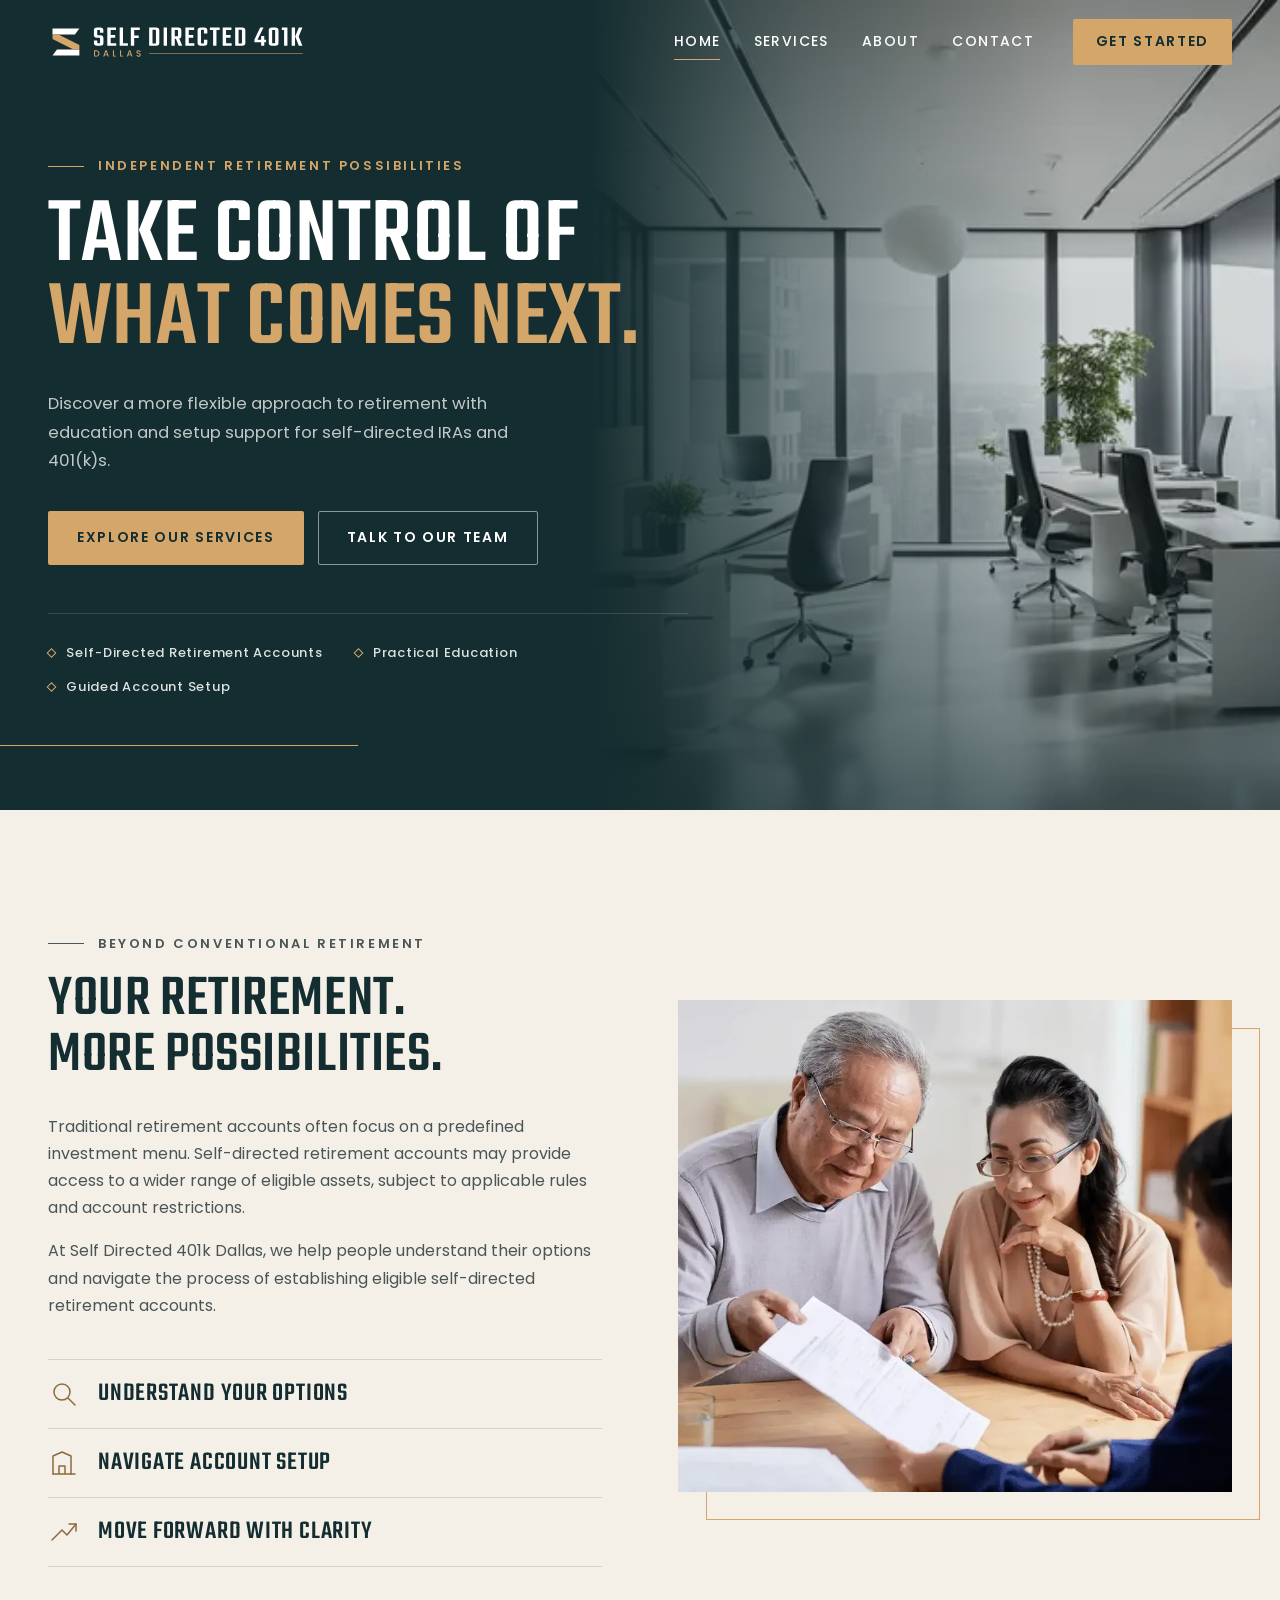
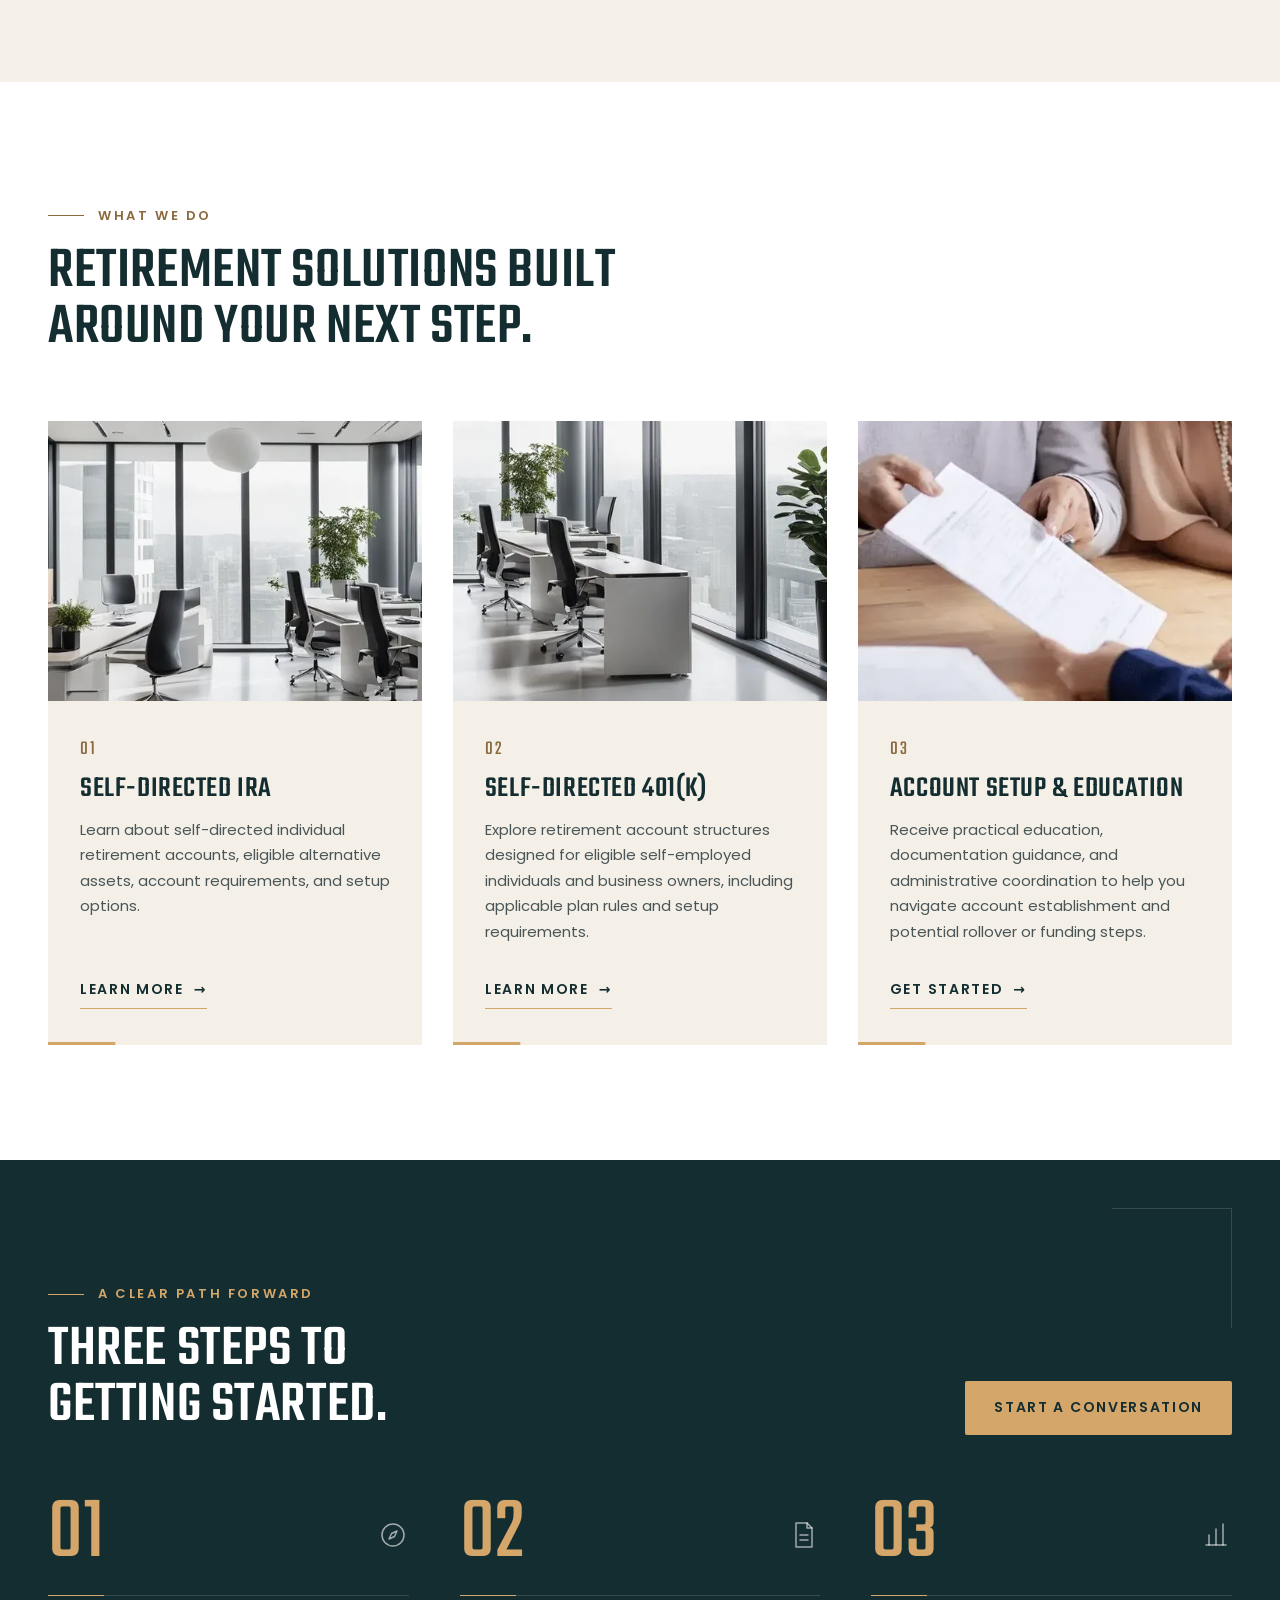
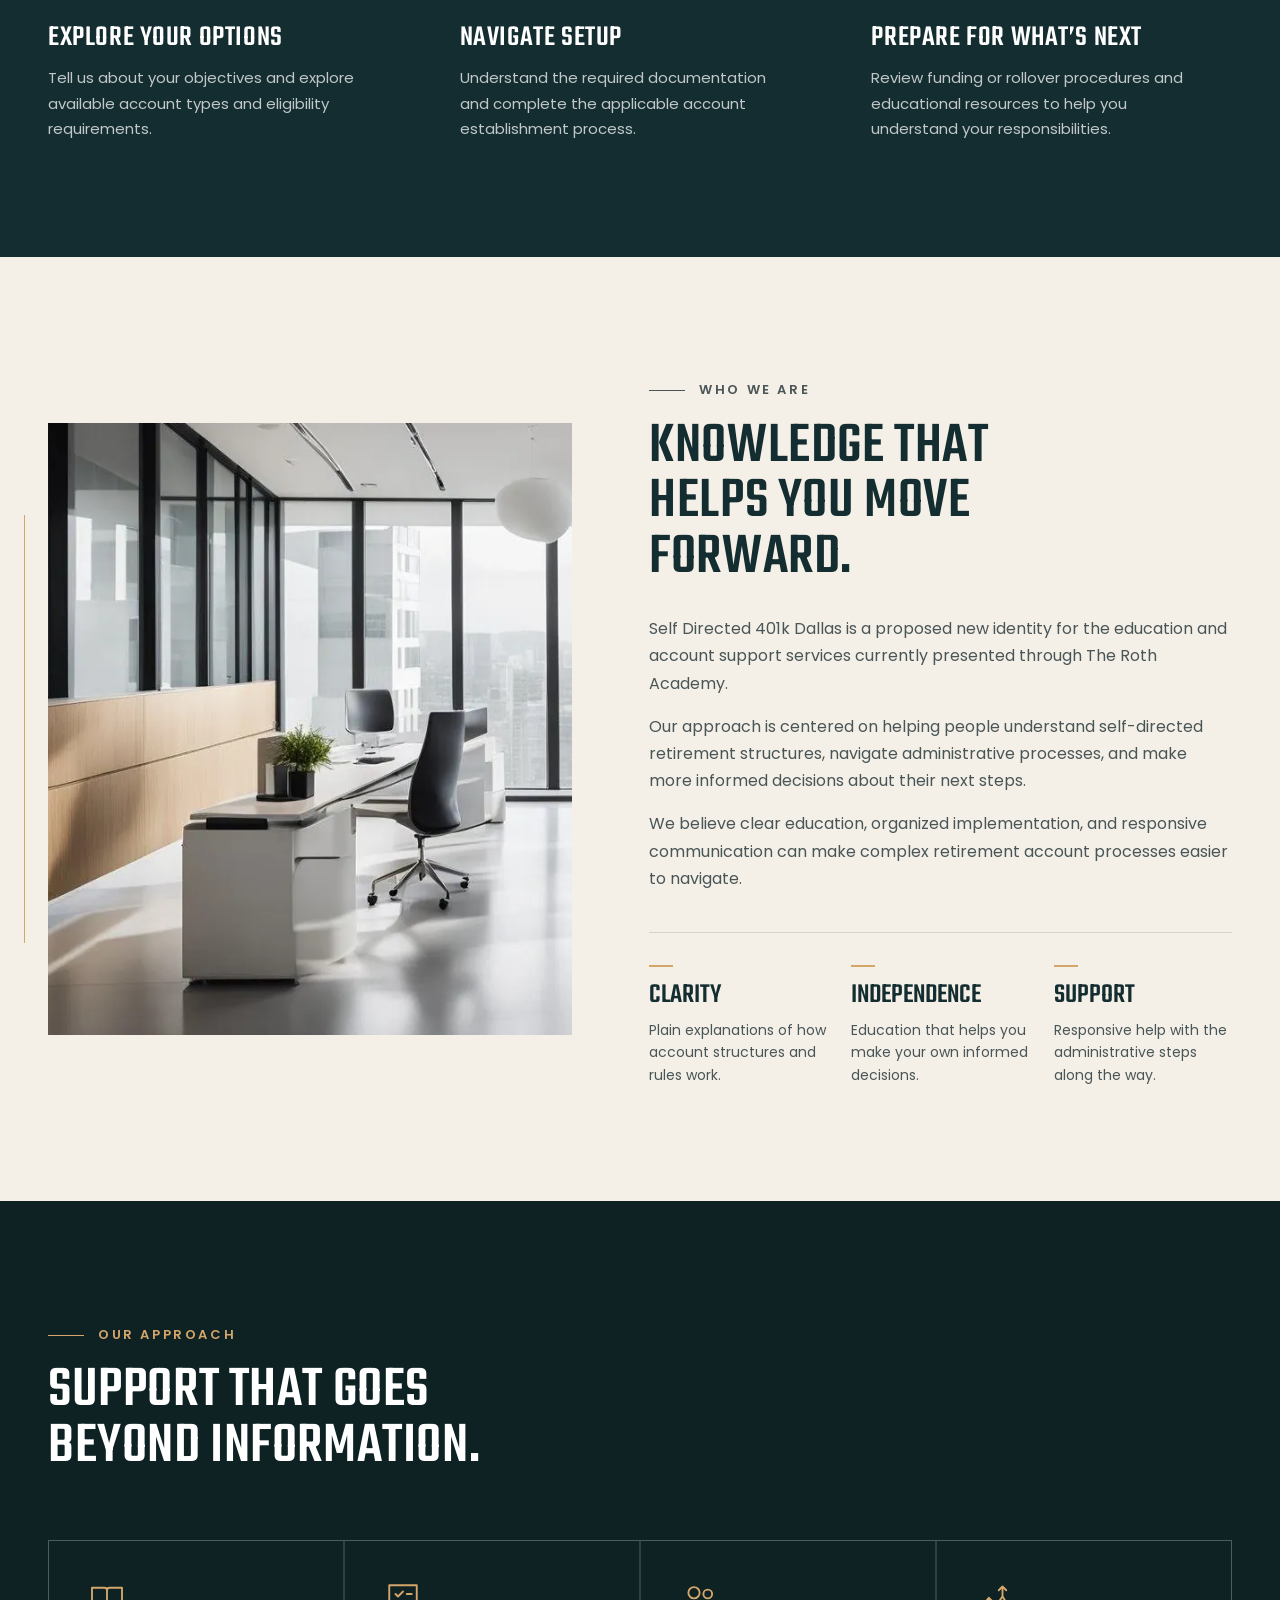
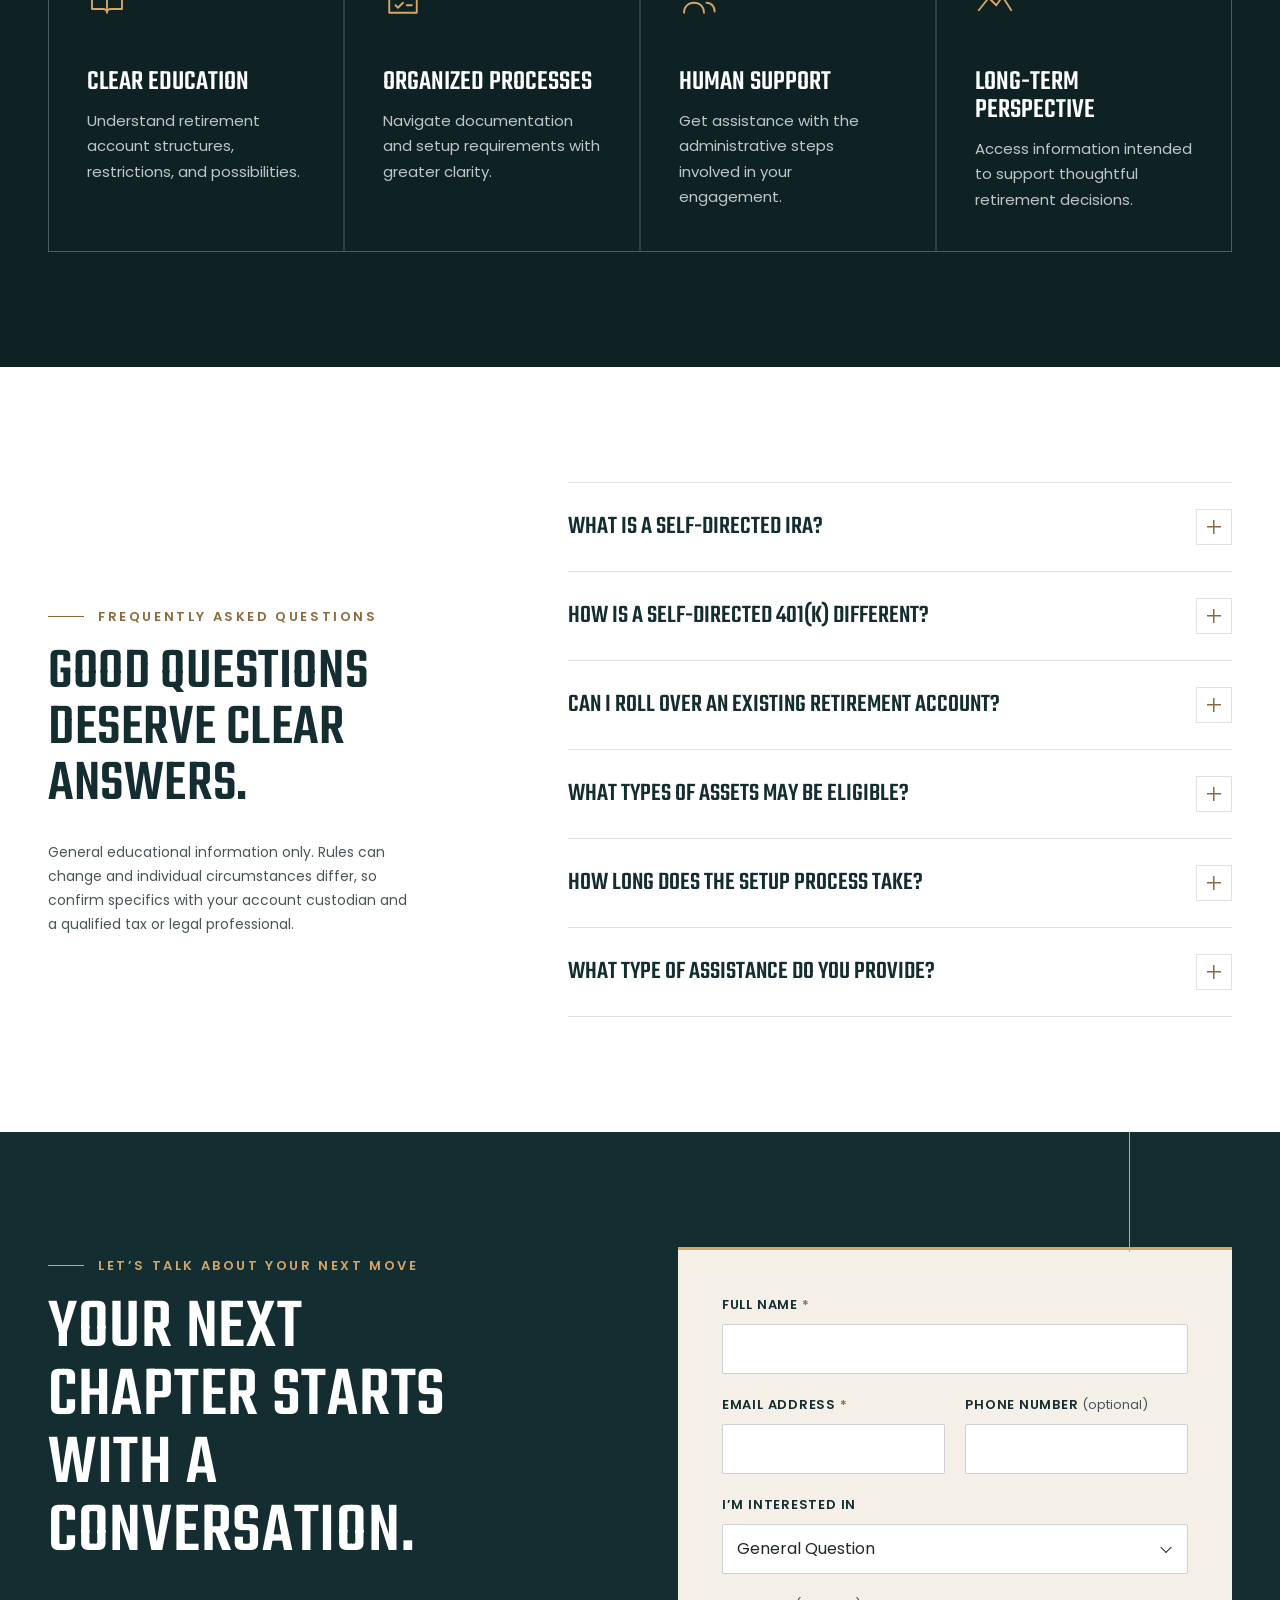
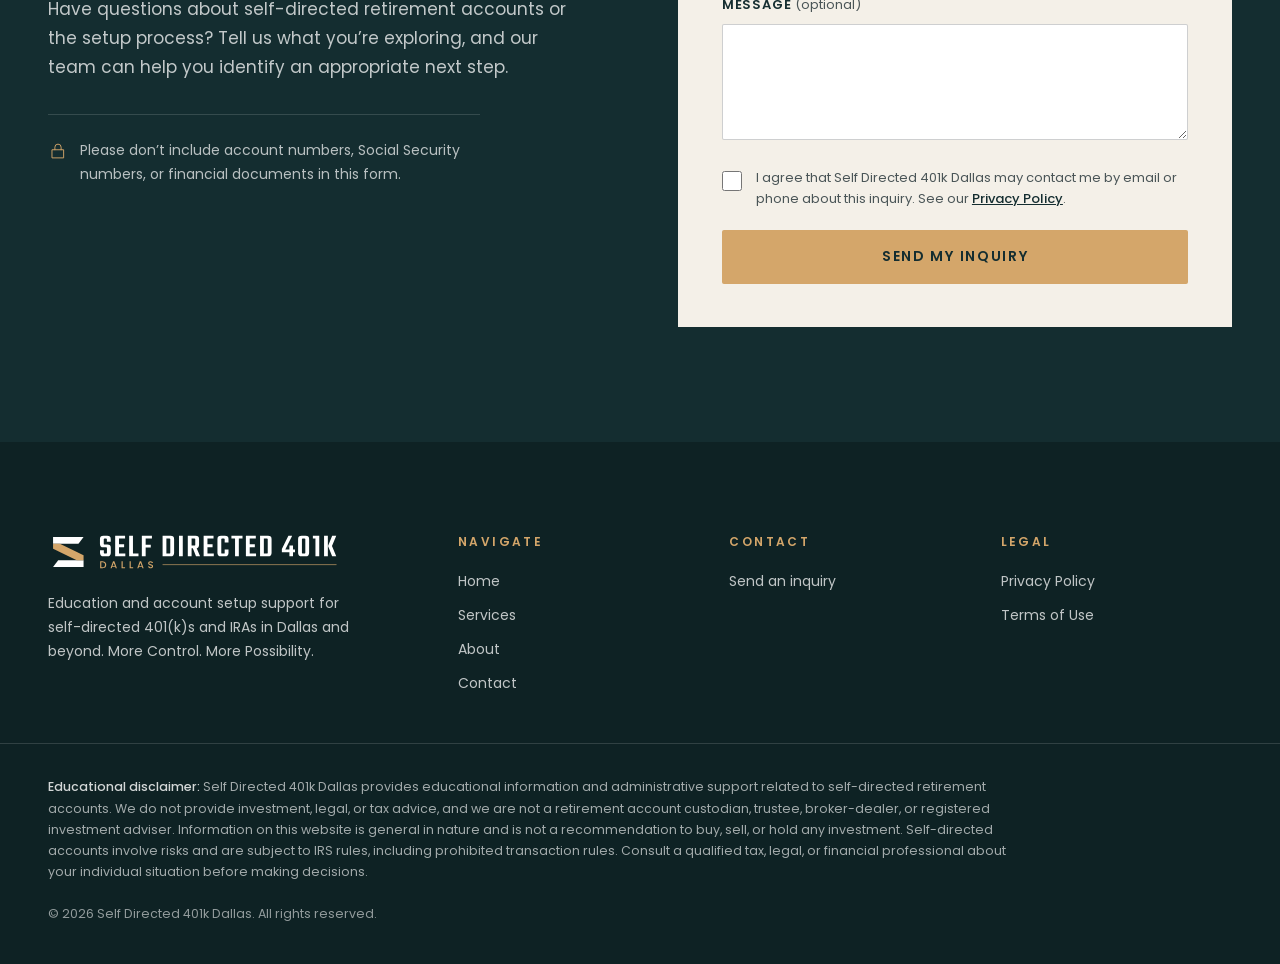
==== commit 723fd292: "Rebrand site as Self Directed 401k Dallas Replaces the Northvale name and N monogram with a Self Dir" ====
--- a/index.html
+++ b/index.html
@@ -3,21 +3,21 @@
 <head>
   <meta charset="utf-8">
   <meta name="viewport" content="width=device-width, initial-scale=1">
-  <title>Northvale Retirement | Self-Directed IRA &amp; 401(k) Education</title>
-  <meta name="description" content="Explore self-directed IRA and 401(k) education, account setup guidance, and retirement account support with Northvale Retirement.">
-  <!-- TODO: replace with the confirmed production domain before launch (also update og:url, og:image, schema, robots.txt, sitemap.xml). -->
-  <link rel="canonical" href="https://www.northvaleretirement.com/">
+  <title>Self Directed 401k Dallas | Self-Directed 401(k) &amp; IRA Education</title>
+  <meta name="description" content="Self Directed 401k Dallas offers self-directed 401(k) and IRA education, account setup guidance, and retirement account support.">
+  <!-- Production domain: also used in og:url, og:image, schema, robots.txt and sitemap.xml. -->
+  <link rel="canonical" href="https://www.selfdirected401kdallas.com/">
   <meta name="theme-color" content="#142D30">
 
   <meta property="og:type" content="website">
-  <meta property="og:site_name" content="Northvale Retirement">
-  <meta property="og:title" content="Northvale Retirement | Self-Directed IRA &amp; 401(k) Education">
-  <meta property="og:description" content="Explore self-directed IRA and 401(k) education, account setup guidance, and retirement account support with Northvale Retirement.">
-  <meta property="og:url" content="https://www.northvaleretirement.com/">
-  <meta property="og:image" content="https://www.northvaleretirement.com/assets/img/og-image.jpg">
+  <meta property="og:site_name" content="Self Directed 401k Dallas">
+  <meta property="og:title" content="Self Directed 401k Dallas | Self-Directed 401(k) &amp; IRA Education">
+  <meta property="og:description" content="Self-directed 401(k) and IRA education, account setup guidance, and retirement account support.">
+  <meta property="og:url" content="https://www.selfdirected401kdallas.com/">
+  <meta property="og:image" content="https://www.selfdirected401kdallas.com/assets/img/og-image.jpg">
   <meta property="og:image:width" content="1200">
   <meta property="og:image:height" content="630">
-  <meta property="og:image:alt" content="Northvale Retirement — More Control. More Possibility.">
+  <meta property="og:image:alt" content="Self Directed 401k Dallas — More Control. More Possibility.">
   <meta name="twitter:card" content="summary_large_image">
 
   <link rel="icon" href="/assets/brand/favicon.svg" type="image/svg+xml">
@@ -37,11 +37,12 @@
   {
     "@context": "https://schema.org",
     "@type": "Organization",
-    "name": "Northvale Retirement",
+    "name": "Self Directed 401k Dallas",
     "slogan": "More Control. More Possibility.",
-    "url": "https://www.northvaleretirement.com/",
-    "logo": "https://www.northvaleretirement.com/assets/brand/northvale-icon-512.png",
-    "description": "Education and account setup support for self-directed IRAs and 401(k)s."
+    "url": "https://www.selfdirected401kdallas.com/",
+    "logo": "https://www.selfdirected401kdallas.com/assets/brand/icon-512.png",
+    "description": "Education and account setup support for self-directed 401(k)s and IRAs.",
+    "areaServed": { "@type": "City", "name": "Dallas" }
   }
   </script>
   <script>document.documentElement.classList.add('js')</script>
@@ -52,8 +53,8 @@
 
   <header class="site-header" data-header>
     <div class="container header-inner">
-      <a class="brand" href="#home" aria-label="Northvale Retirement, back to top">
-        <img src="/assets/brand/northvale-logo-dark-bg.svg" alt="Northvale Retirement" width="232" height="54">
+      <a class="brand" href="#home" aria-label="Self Directed 401k Dallas, back to top">
+        <img src="/assets/brand/logo-dark-bg.svg" alt="Self Directed 401k Dallas" width="457" height="64">
       </a>
 
       <nav class="primary-nav" id="primary-nav" aria-label="Primary" data-nav>
@@ -112,7 +113,7 @@
           <p class="eyebrow eyebrow--dark">Beyond Conventional Retirement</p>
           <h2 class="section-title" id="intro-title">Your Retirement. More Possibilities.</h2>
           <p>Traditional retirement accounts often focus on a predefined investment menu. Self-directed retirement accounts may provide access to a wider range of eligible assets, subject to applicable rules and account restrictions.</p>
-          <p>At Northvale Retirement, we help people understand their options and navigate the process of establishing eligible self-directed retirement accounts.</p>
+          <p>At Self Directed 401k Dallas, we help people understand their options and navigate the process of establishing eligible self-directed retirement accounts.</p>
           <ul class="benefit-list">
             <li>
               <svg class="icon" viewBox="0 0 32 32" aria-hidden="true"><circle cx="14" cy="14" r="8"/><path d="M20 20l7 7"/></svg>
@@ -254,7 +255,7 @@
         <div class="split-copy reveal">
           <p class="eyebrow eyebrow--dark">Who We Are</p>
           <h2 class="section-title" id="about-title">Knowledge That Helps You Move Forward.</h2>
-          <p>Northvale Retirement is a proposed new identity for the education and account support services currently presented through The Roth Academy.</p>
+          <p>Self Directed 401k Dallas is a proposed new identity for the education and account support services currently presented through The Roth Academy.</p>
           <p>Our approach is centered on helping people understand self-directed retirement structures, navigate administrative processes, and make more informed decisions about their next steps.</p>
           <p>We believe clear education, organized implementation, and responsive communication can make complex retirement account processes easier to navigate.</p>
           <dl class="principles">
@@ -266,11 +267,11 @@
       </div>
     </section>
 
-    <!-- 6. WHY NORTHVALE -->
+    <!-- 6. OUR APPROACH -->
     <section class="section section-dark why" aria-labelledby="why-title">
       <div class="container">
         <header class="section-head reveal">
-          <p class="eyebrow">The Northvale Approach</p>
+          <p class="eyebrow">Our Approach</p>
           <h2 class="section-title" id="why-title">Support That Goes Beyond Information.</h2>
         </header>
         <div class="feature-grid">
@@ -339,7 +340,7 @@
             </div>
           </details>
           <details class="faq-item">
-            <summary><span>What type of assistance does Northvale provide?</span></summary>
+            <summary><span>What type of assistance do you provide?</span></summary>
             <div class="faq-body">
               <p>We provide education about self-directed retirement account structures, guidance on the documentation involved, and administrative coordination to help you navigate account establishment and potential rollover or funding steps. We do not provide investment, legal, or tax advice, and we are not a retirement account custodian.</p>
             </div>
@@ -407,7 +408,7 @@
 
             <div class="field field--check">
               <input id="cf-consent" name="consent" type="checkbox" value="yes" required aria-describedby="cf-consent-err">
-              <label for="cf-consent">I agree that Northvale Retirement may contact me by email or phone about this inquiry. See our <a href="/privacy">Privacy Policy</a>.</label>
+              <label for="cf-consent">I agree that Self Directed 401k Dallas may contact me by email or phone about this inquiry. See our <a href="/privacy">Privacy Policy</a>.</label>
               <p class="field-error" id="cf-consent-err" data-error-for="consent"></p>
             </div>
 
@@ -425,8 +426,8 @@
   <footer class="site-footer">
     <div class="container footer-grid">
       <div class="footer-brand">
-        <img src="/assets/brand/northvale-logo-dark-bg.svg" alt="Northvale Retirement" width="232" height="54" loading="lazy">
-        <p>Education and account setup support for self-directed IRAs and 401(k)s. More Control. More Possibility.</p>
+        <img src="/assets/brand/logo-dark-bg.svg" alt="Self Directed 401k Dallas" width="457" height="64" loading="lazy">
+        <p>Education and account setup support for self-directed 401(k)s and IRAs in Dallas and beyond. More Control. More Possibility.</p>
       </div>
       <nav class="footer-col" aria-label="Footer">
         <h2 class="footer-heading">Navigate</h2>
@@ -455,8 +456,8 @@
       </div>
     </div>
     <div class="container footer-legal">
-      <p class="disclaimer"><strong>Educational disclaimer:</strong> Northvale Retirement provides educational information and administrative support related to self-directed retirement accounts. We do not provide investment, legal, or tax advice, and we are not a retirement account custodian, trustee, broker-dealer, or registered investment adviser. Information on this website is general in nature and is not a recommendation to buy, sell, or hold any investment. Self-directed accounts involve risks and are subject to IRS rules, including prohibited transaction rules. Consult a qualified tax, legal, or financial professional about your individual situation before making decisions.</p>
-      <p class="copyright">&copy; <span data-year>2026</span> Northvale Retirement. All rights reserved.</p>
+      <p class="disclaimer"><strong>Educational disclaimer:</strong> Self Directed 401k Dallas provides educational information and administrative support related to self-directed retirement accounts. We do not provide investment, legal, or tax advice, and we are not a retirement account custodian, trustee, broker-dealer, or registered investment adviser. Information on this website is general in nature and is not a recommendation to buy, sell, or hold any investment. Self-directed accounts involve risks and are subject to IRS rules, including prohibited transaction rules. Consult a qualified tax, legal, or financial professional about your individual situation before making decisions.</p>
+      <p class="copyright">&copy; <span data-year>2026</span> Self Directed 401k Dallas. All rights reserved.</p>
     </div>
   </footer>
 
@@ -477,7 +478,7 @@
         <li>Account requirements, documentation, and the setup sequence</li>
         <li>Options for funding through contributions, transfers, or rollovers</li>
       </ul>
-      <p class="dialog-note">Northvale does not select investments, hold assets, or provide tax or legal advice.</p>
+      <p class="dialog-note">We do not select investments, hold assets, or provide tax or legal advice.</p>
       <a class="btn btn-primary" href="#contact" data-dialog-close>Talk to Our Team</a>
     </div>
   </dialog>
--- a/assets/css/styles.css
+++ b/assets/css/styles.css
@@ -1,5 +1,5 @@
 /* ==========================================================================
-   Northvale Retirement — styles
+   Self Directed 401k Dallas — styles
    1. Fonts & tokens   2. Base   3. Layout   4. Components   5. Sections
    6. Motion           7. Responsive
    ========================================================================== */
@@ -172,7 +172,7 @@
 }
 .header-inner { display: flex; align-items: center; justify-content: space-between; gap: 24px; }
 .brand { display: block; flex: none; }
-.brand img { width: clamp(168px, 16vw, 210px); height: auto; }
+.brand img { width: clamp(220px, 20vw, 290px); height: auto; }
 
 .primary-nav { display: flex; align-items: center; gap: clamp(24px, 3vw, 48px); }
 .primary-nav ul { display: flex; gap: clamp(20px, 2.6vw, 40px); }
@@ -382,7 +382,7 @@
 /* Footer */
 .site-footer { background: var(--pine-deep); color: var(--muted-dark); padding-top: clamp(56px, 7vw, 96px); font-size: 14px; }
 .footer-grid { display: grid; grid-template-columns: 1.6fr 1fr 1fr 1fr; gap: 40px; padding-bottom: 48px; border-bottom: 1px solid var(--line-dark); }
-.footer-brand img { width: 210px; margin-bottom: 20px; }
+.footer-brand img { width: 290px; max-width: 100%; margin-bottom: 20px; }
 .footer-brand p { max-width: 36ch; }
 .footer-heading { font-family: var(--font-body); font-size: 12px; font-weight: 600; letter-spacing: 0.2em; text-transform: uppercase; color: var(--copper); margin-bottom: 18px; }
 .footer-col li + li { margin-top: 10px; }
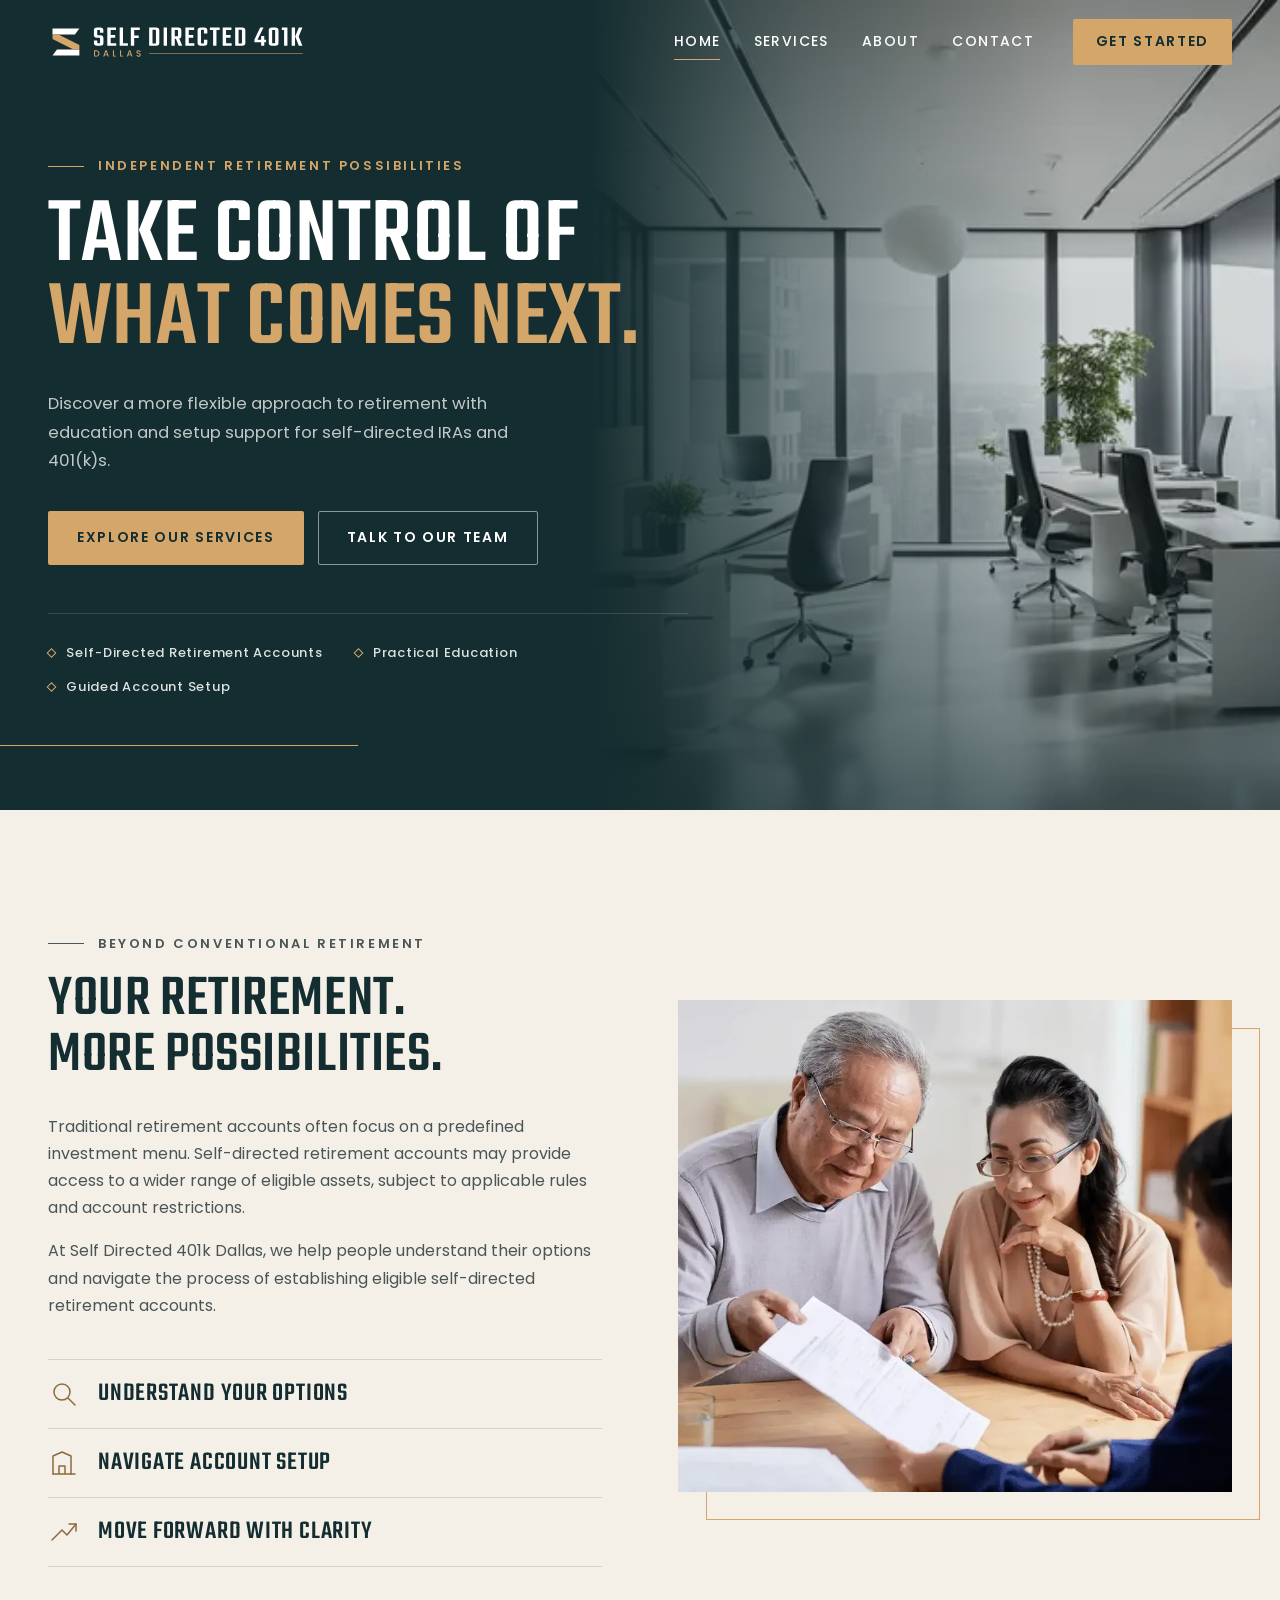
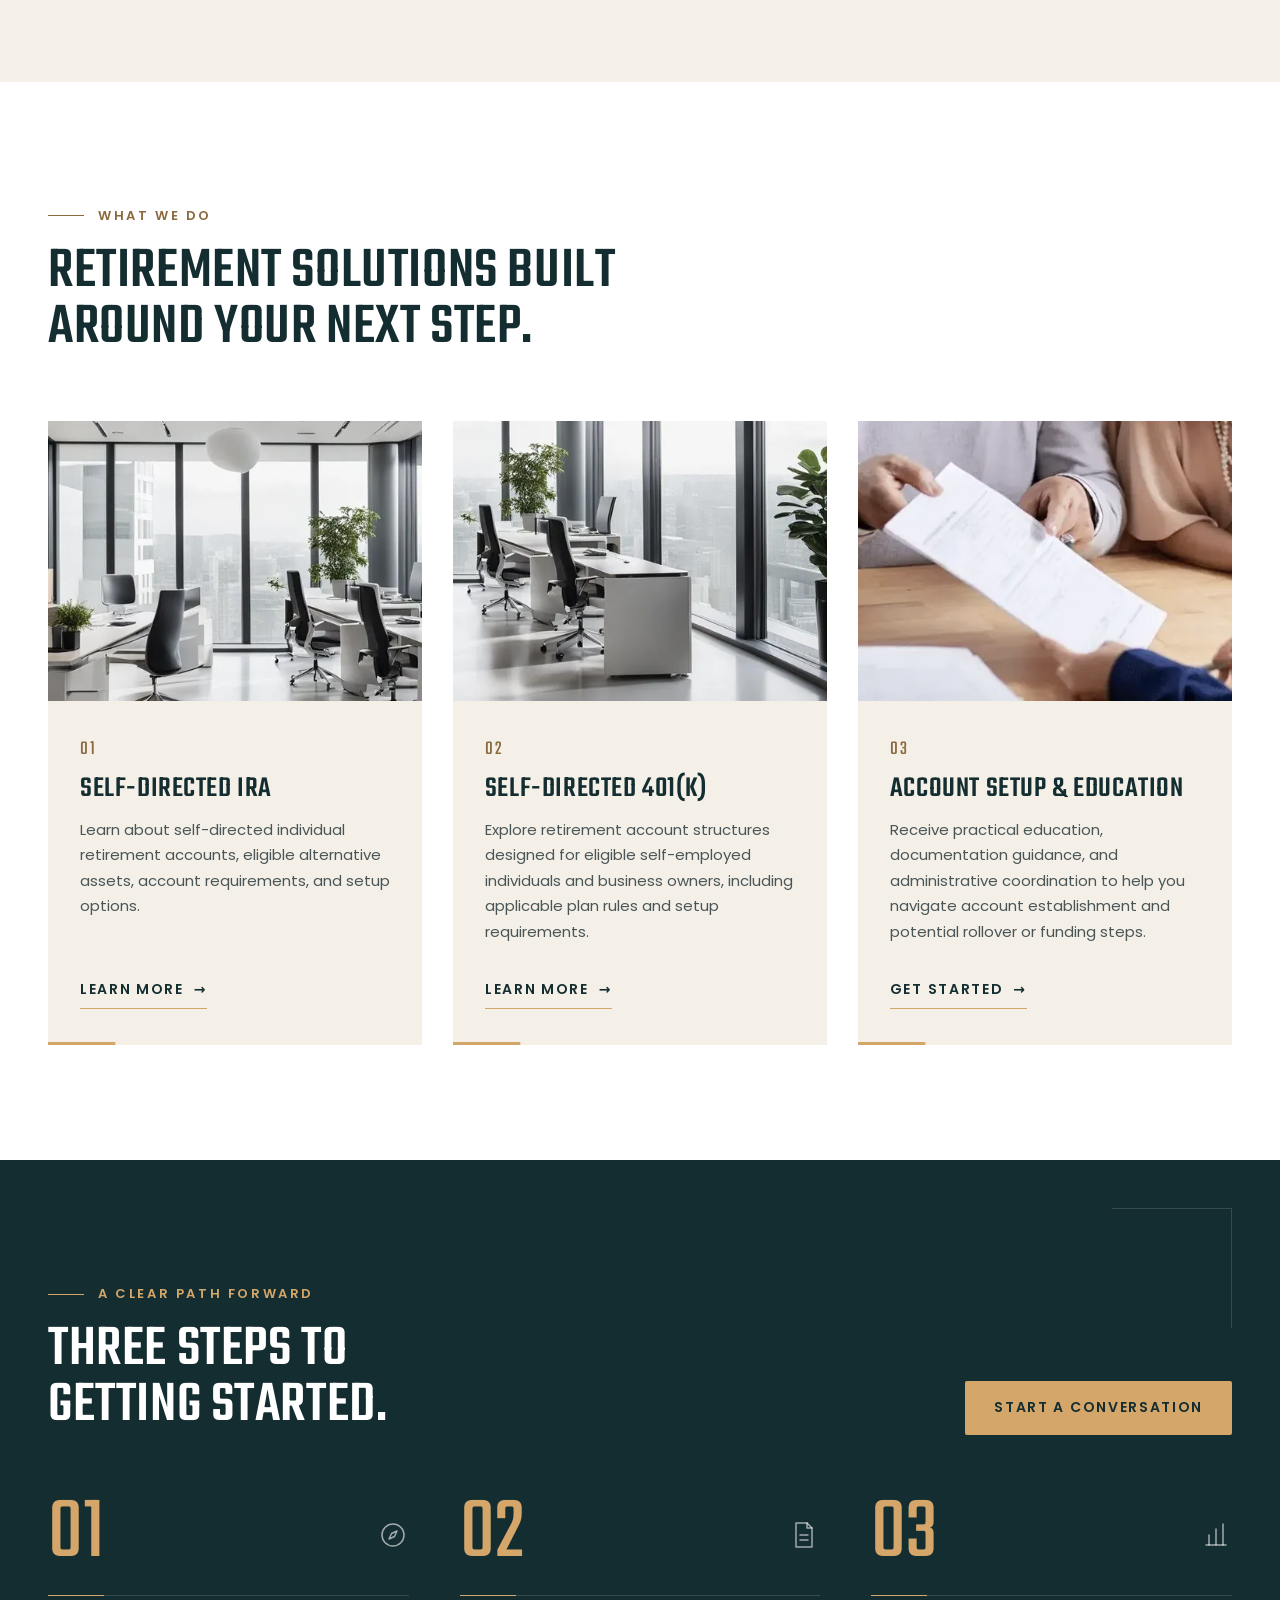
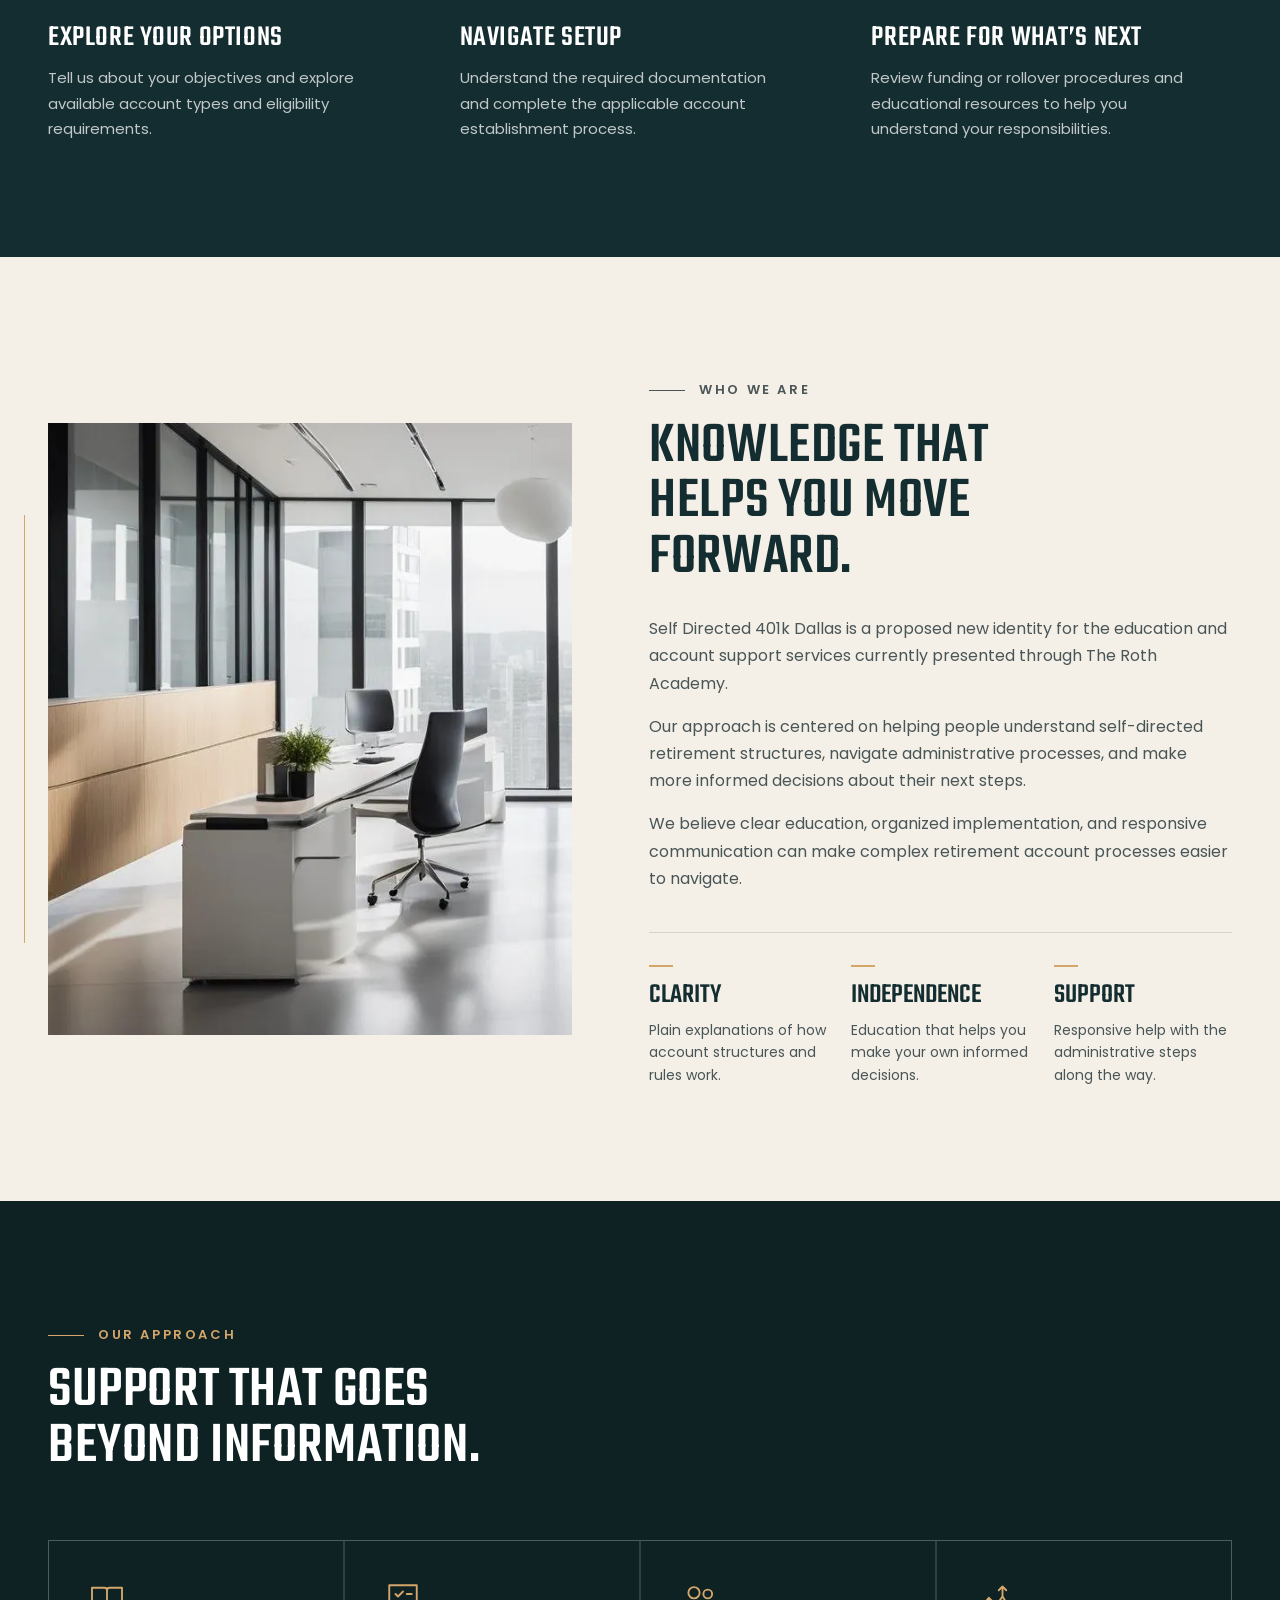
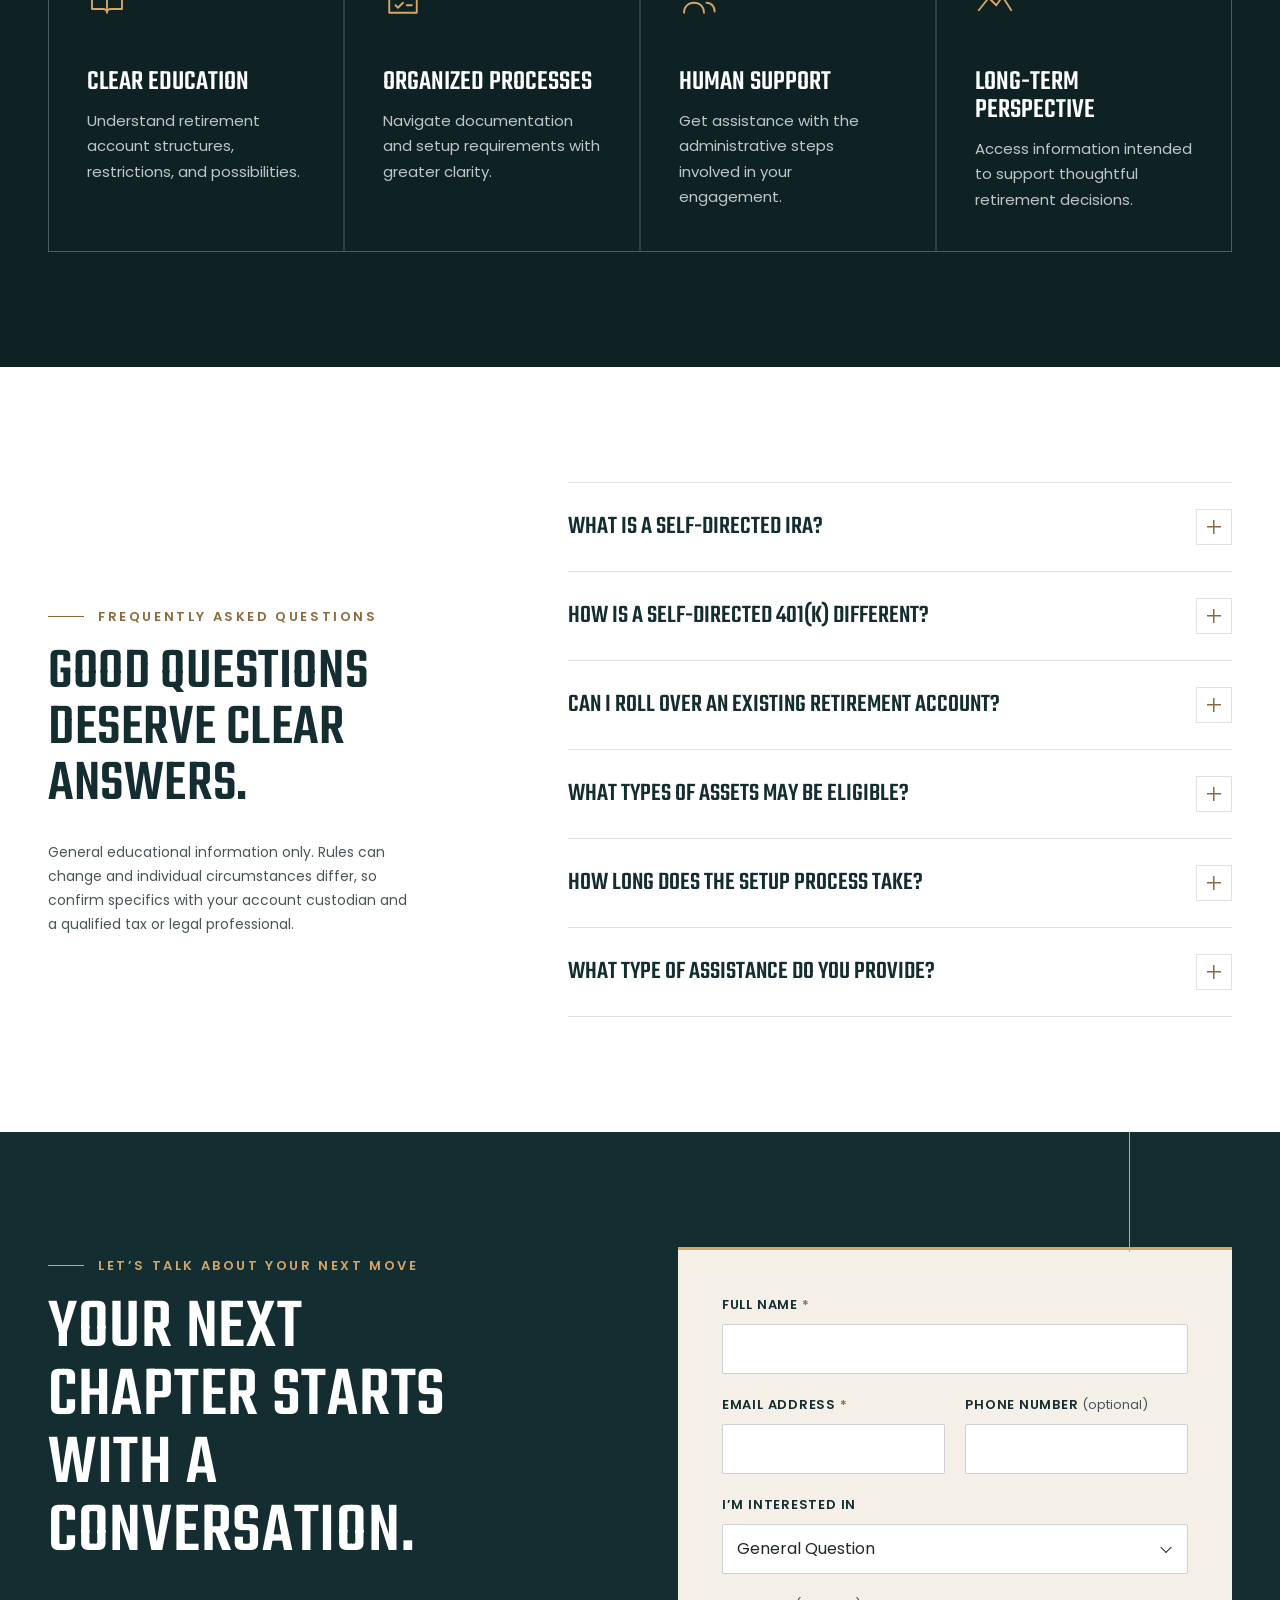
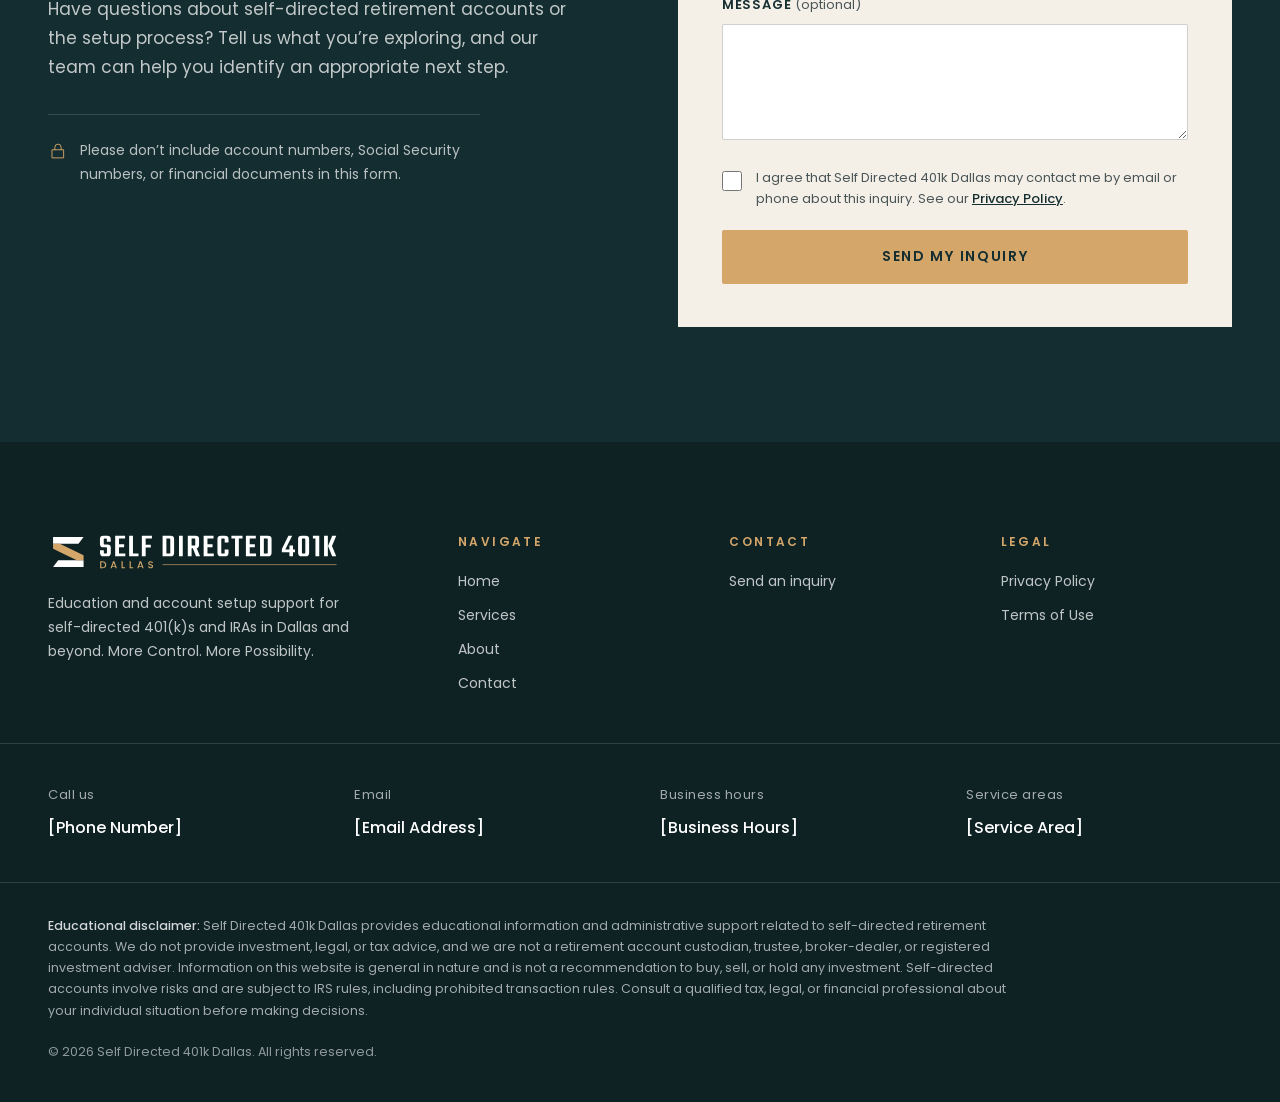
==== commit b7a7e35f: "Add footer business-info row with placeholders Adds Call us, Email, Business hours and Service areas" ====
--- a/index.html
+++ b/index.html
@@ -442,9 +442,6 @@
         <h2 class="footer-heading">Contact</h2>
         <ul>
           <li><a href="#contact">Send an inquiry</a></li>
-          <!-- TODO: add verified phone, email and business address before launch, e.g.
-          <li><a href="tel:+10000000000">(000) 000-0000</a></li>
-          <li><a href="mailto:hello@example.com">hello@example.com</a></li> -->
         </ul>
       </div>
       <div class="footer-col">
@@ -454,6 +451,28 @@
           <li><a href="/terms">Terms of Use</a></li>
         </ul>
       </div>
+    </div>
+    <!-- Business info. Replace each [placeholder] with verified details that match the Google Business Profile exactly.
+         When filled in, turn phone/email into links: <a href="tel:+12145550000">…</a> and <a href="mailto:…">…</a>. -->
+    <div class="container footer-info">
+      <dl class="info-grid">
+        <div class="info-item">
+          <dt>Call us</dt>
+          <dd>[Phone Number]</dd>
+        </div>
+        <div class="info-item">
+          <dt>Email</dt>
+          <dd>[Email Address]</dd>
+        </div>
+        <div class="info-item">
+          <dt>Business hours</dt>
+          <dd>[Business Hours]</dd>
+        </div>
+        <div class="info-item">
+          <dt>Service areas</dt>
+          <dd>[Service Area]</dd>
+        </div>
+      </dl>
     </div>
     <div class="container footer-legal">
       <p class="disclaimer"><strong>Educational disclaimer:</strong> Self Directed 401k Dallas provides educational information and administrative support related to self-directed retirement accounts. We do not provide investment, legal, or tax advice, and we are not a retirement account custodian, trustee, broker-dealer, or registered investment adviser. Information on this website is general in nature and is not a recommendation to buy, sell, or hold any investment. Self-directed accounts involve risks and are subject to IRS rules, including prohibited transaction rules. Consult a qualified tax, legal, or financial professional about your individual situation before making decisions.</p>
--- a/assets/css/styles.css
+++ b/assets/css/styles.css
@@ -388,6 +388,12 @@
 .footer-col li + li { margin-top: 10px; }
 .footer-col a { text-decoration: none; }
 .footer-col a:hover { color: var(--copper); }
+.footer-info { padding-block: 40px; border-bottom: 1px solid var(--line-dark); }
+.info-grid { display: grid; grid-template-columns: repeat(4, minmax(0, 1fr)); gap: 32px 40px; }
+.info-item dt { font-size: 13px; letter-spacing: 0.04em; color: rgba(255, 255, 255, 0.62); margin-bottom: 8px; }
+.info-item dd { font-size: 16px; font-weight: 500; color: var(--white); overflow-wrap: anywhere; }
+.info-item dd a { text-decoration: none; border-bottom: 1px solid rgba(212, 166, 106, 0.6); }
+.info-item dd a:hover { color: var(--copper); }
 .footer-legal { padding-block: 32px 40px; display: grid; gap: 20px; }
 .disclaimer { font-size: 12.5px; line-height: 1.7; color: rgba(255, 255, 255, 0.62); max-width: 120ch; }
 .disclaimer strong { color: rgba(255, 255, 255, 0.82); font-weight: 500; }
@@ -437,6 +443,7 @@
   .feature-grid { grid-template-columns: repeat(2, minmax(0, 1fr)); }
   .footer-grid { grid-template-columns: 1fr 1fr 1fr; }
   .footer-brand { grid-column: 1 / -1; }
+  .info-grid { grid-template-columns: repeat(2, minmax(0, 1fr)); }
 }
 
 @media (max-width: 900px) {
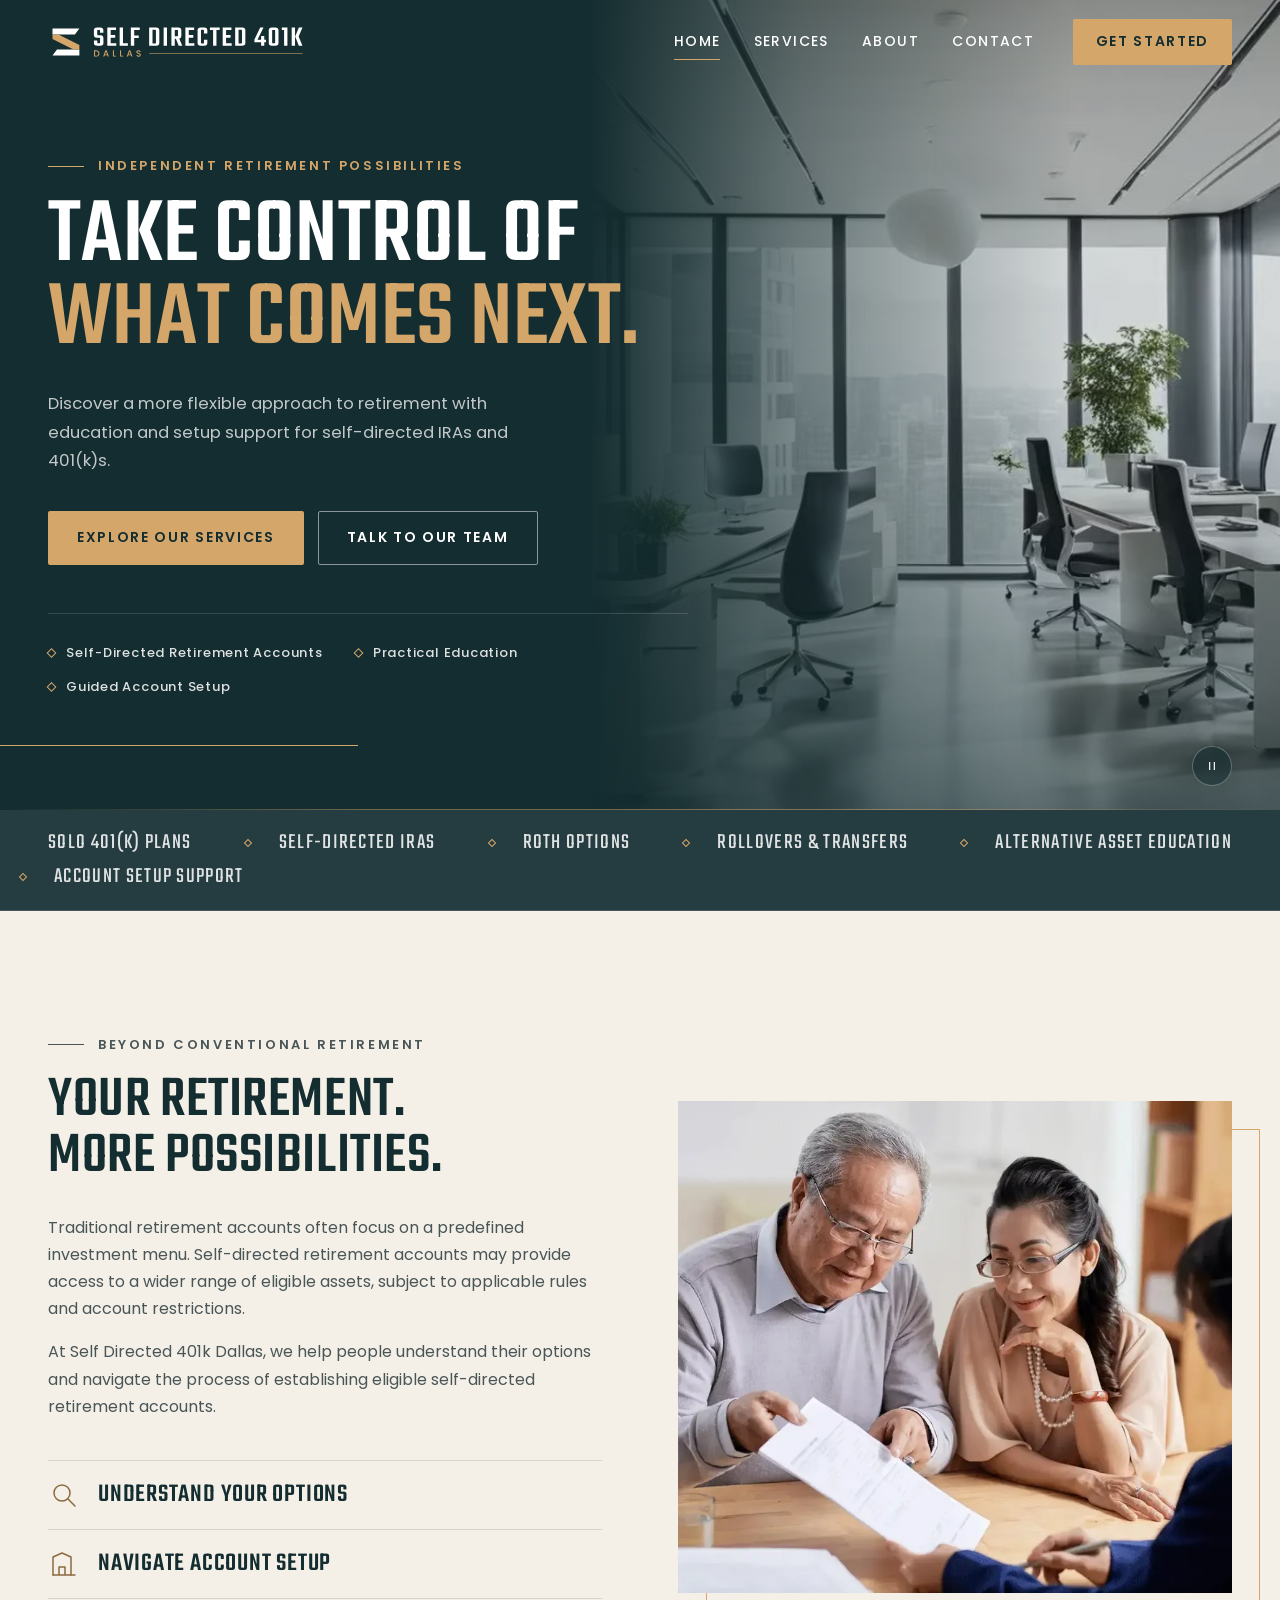
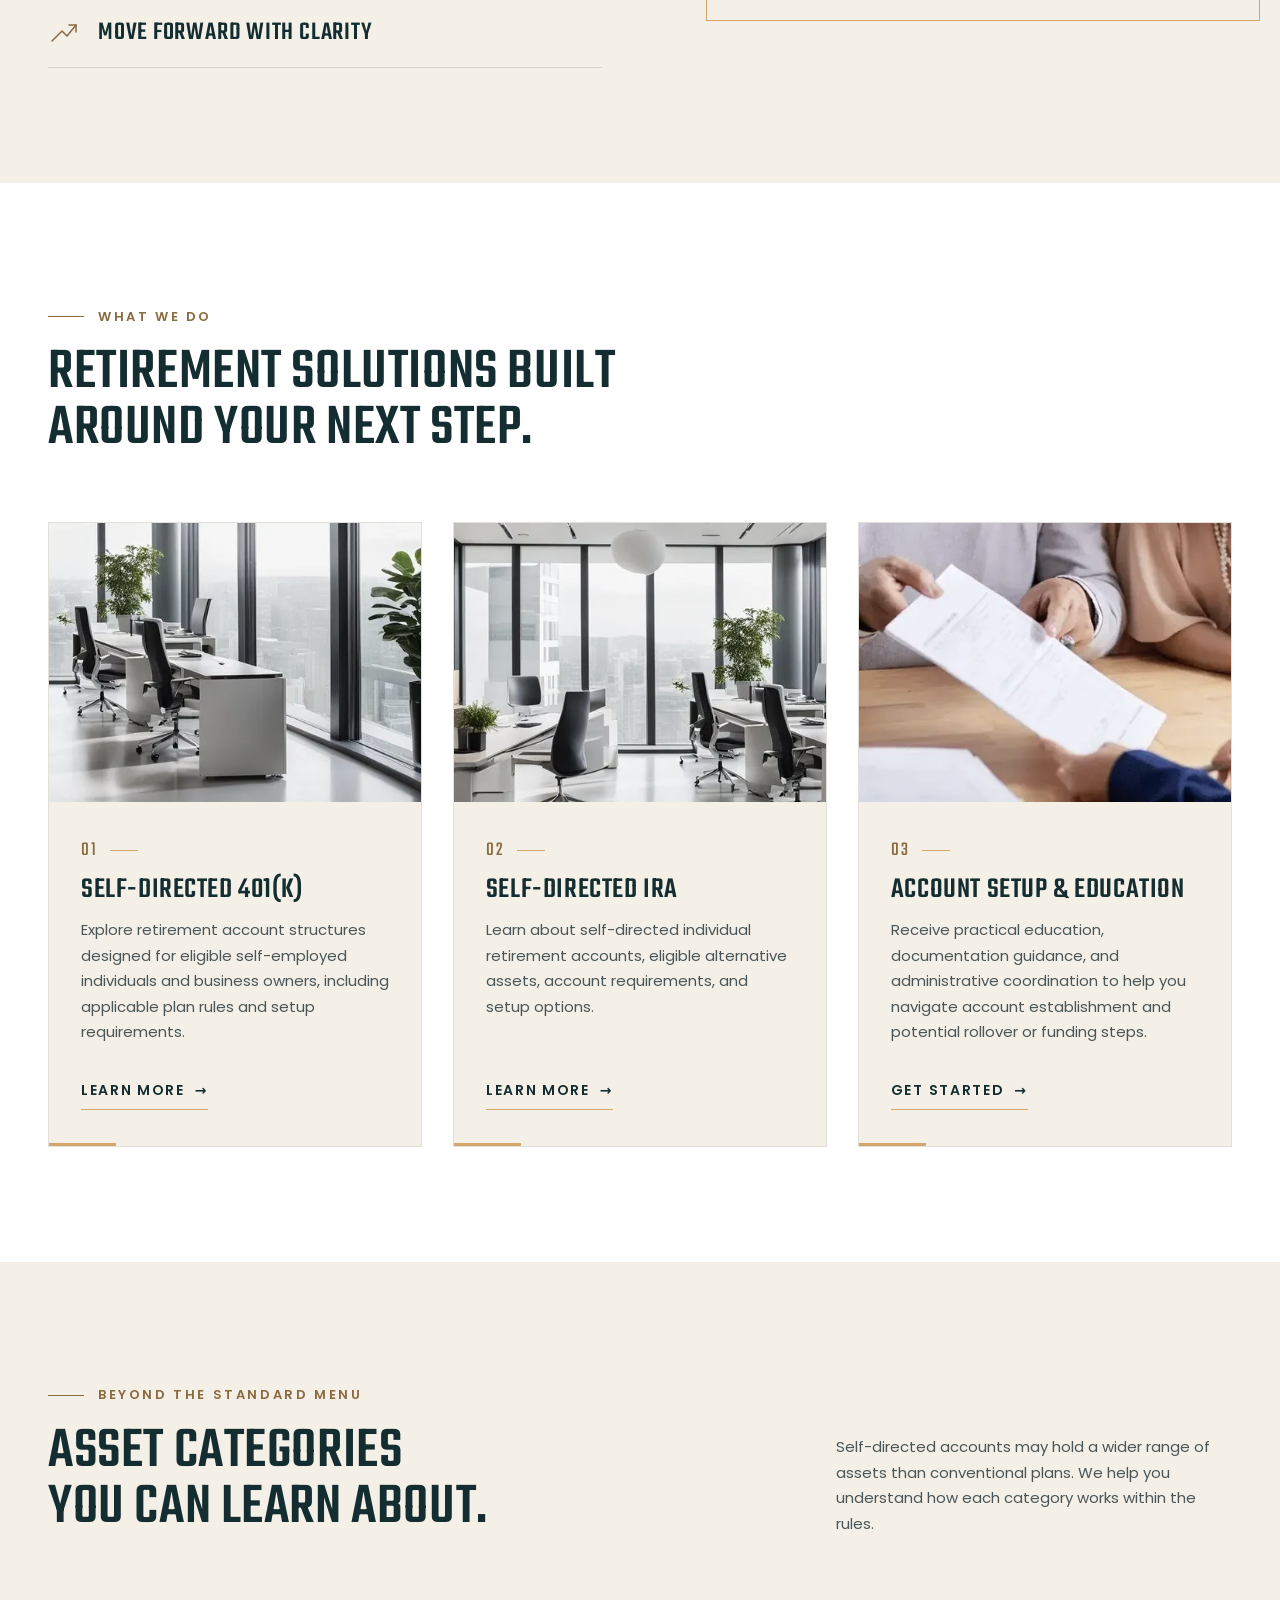
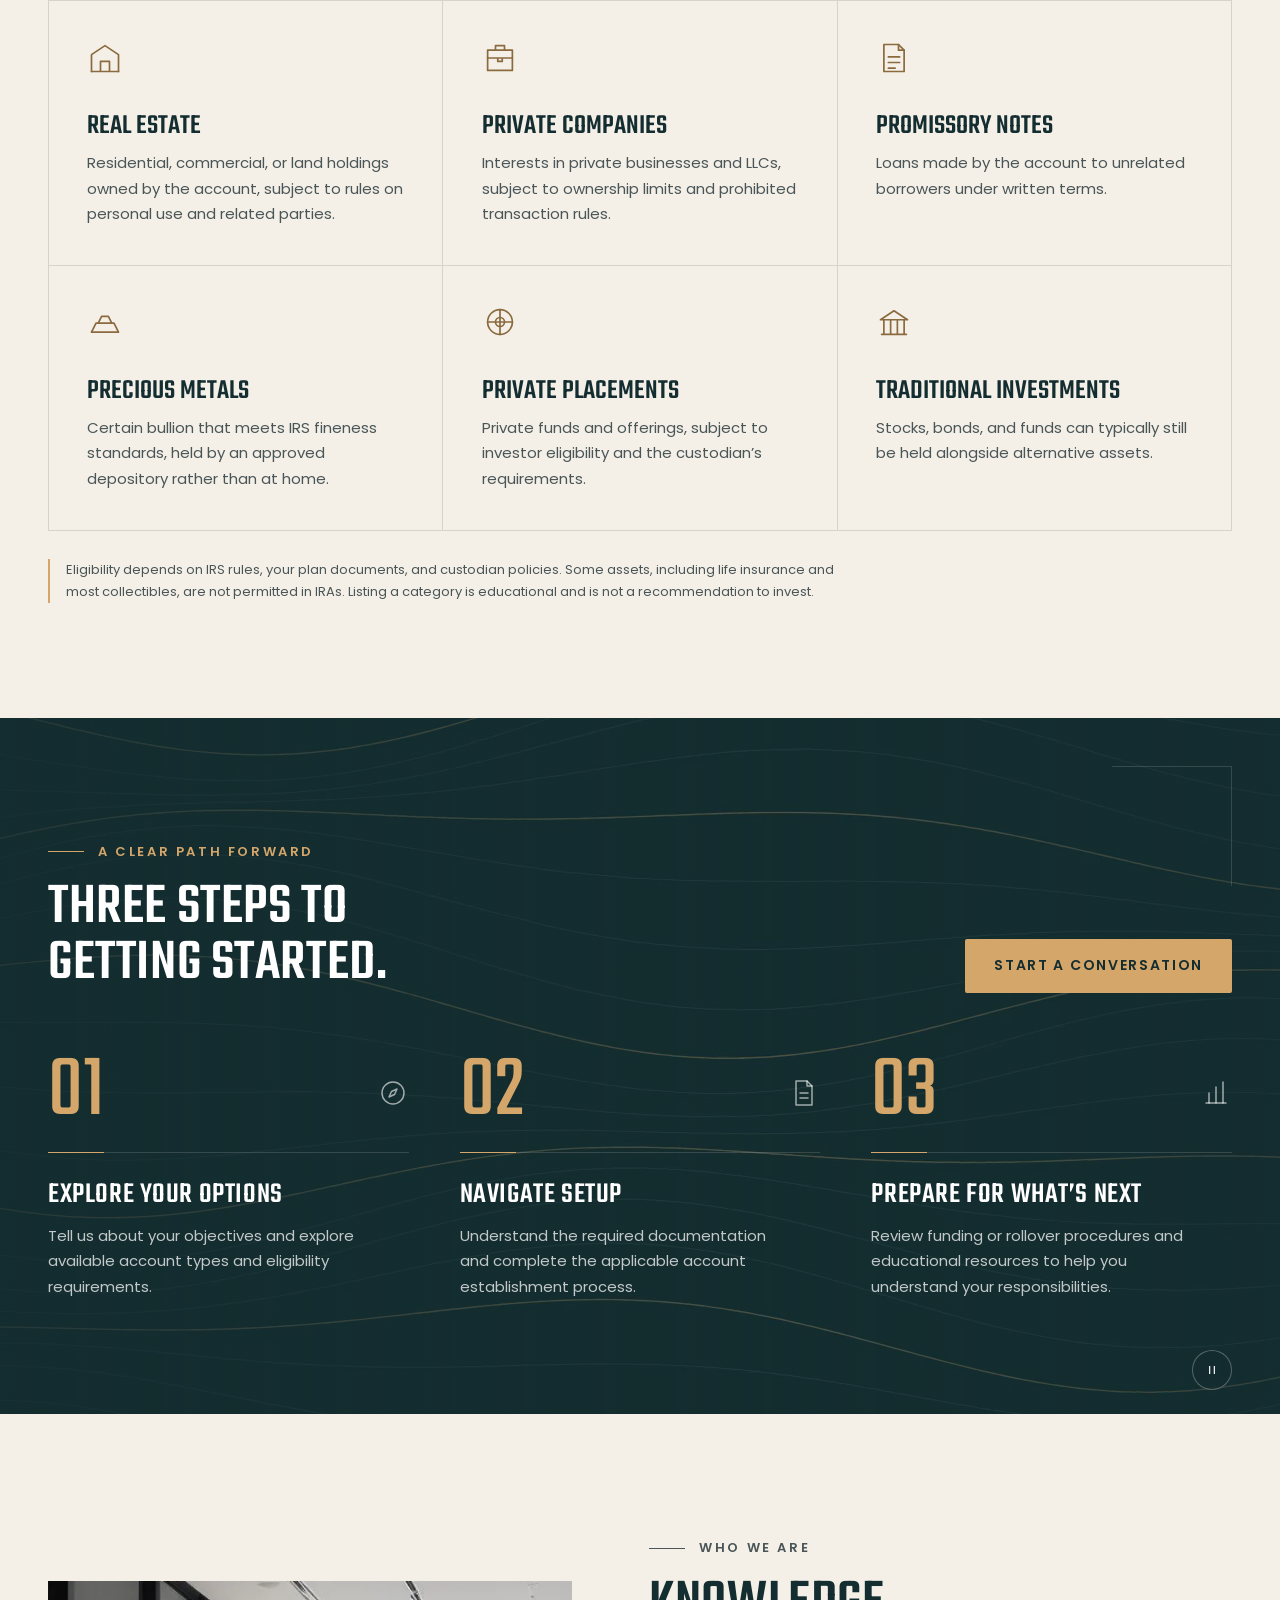
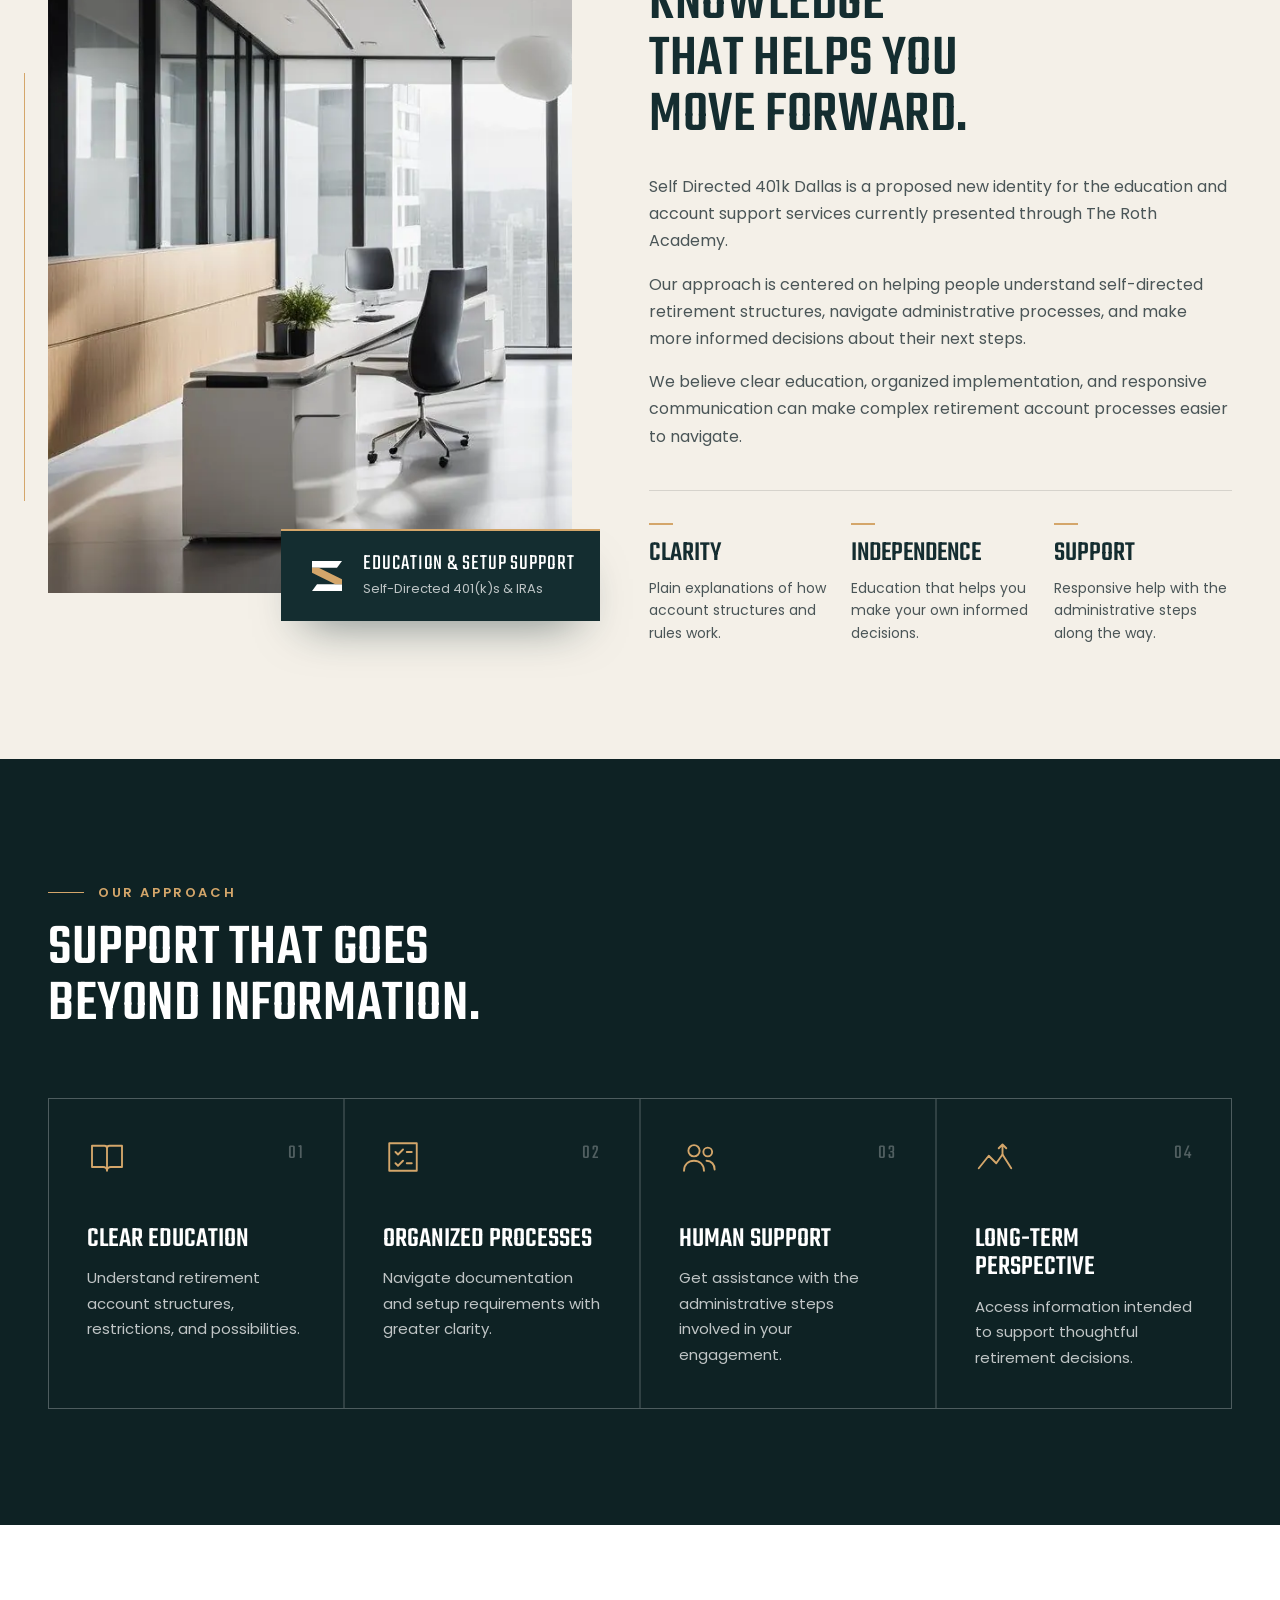
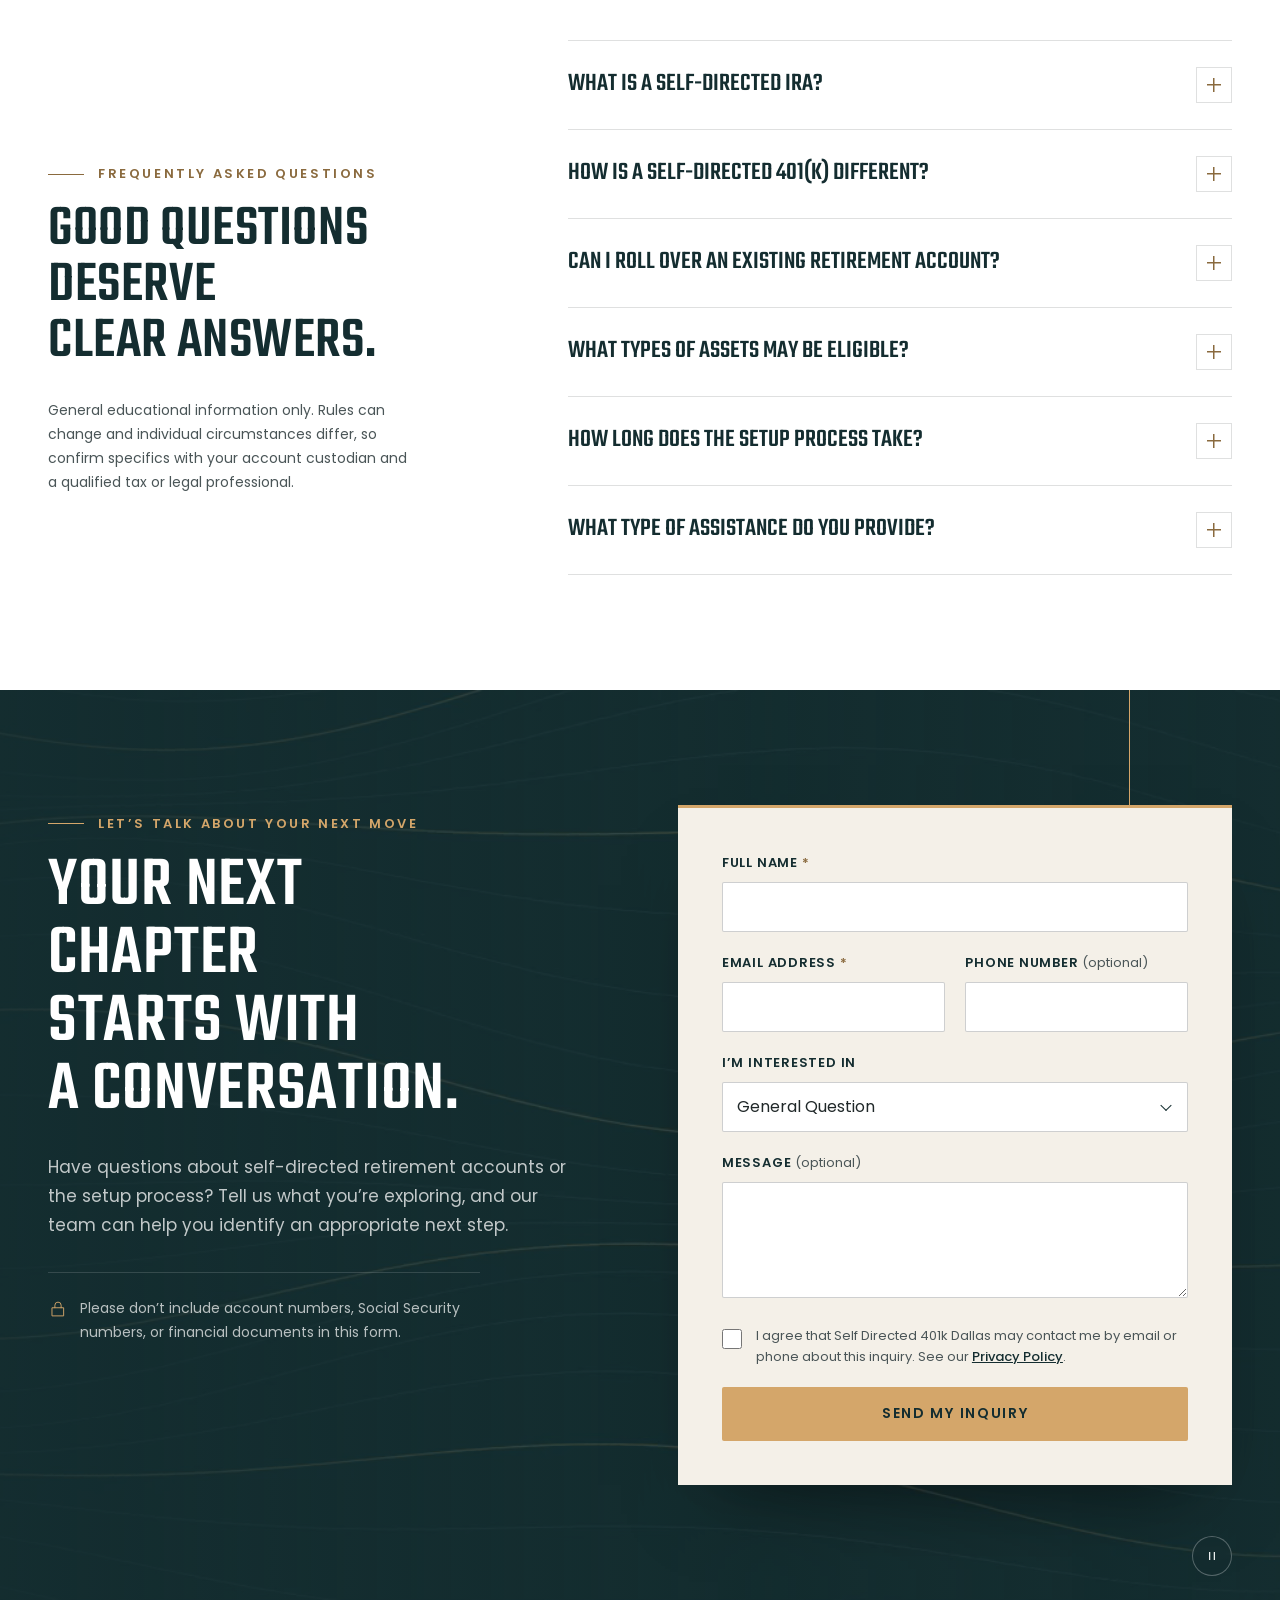
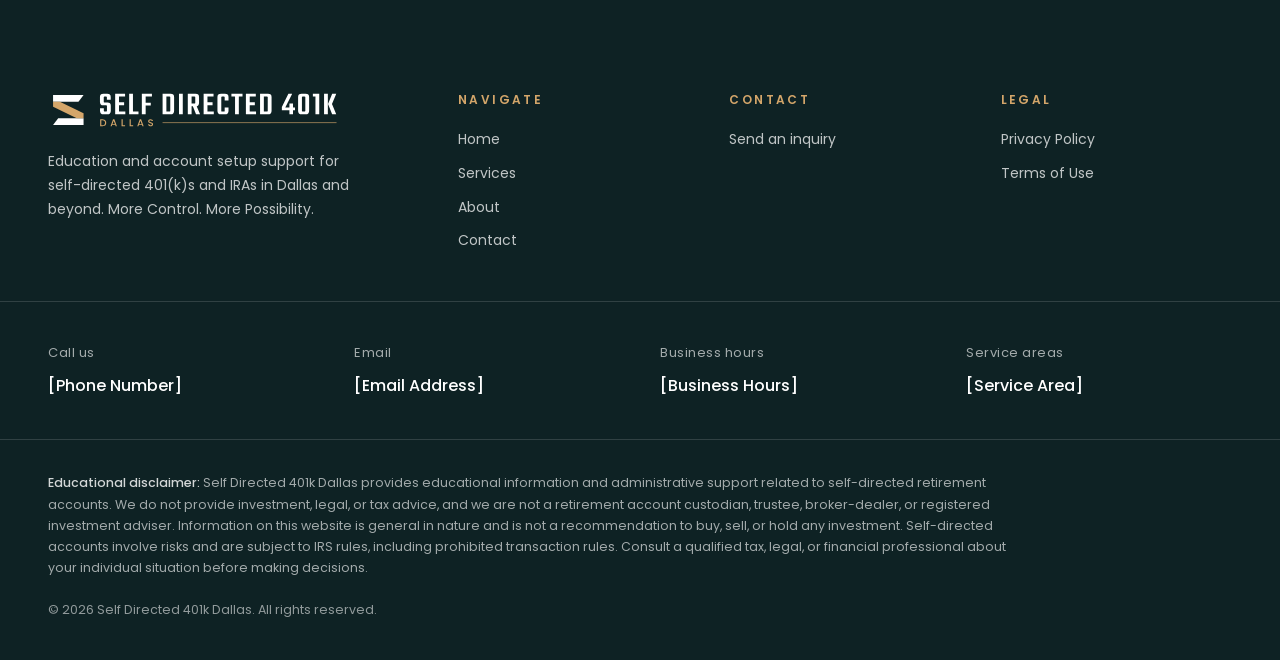
==== commit 7003d7f2: "Design pass: background videos, topics strip, asset categories - Hero: slow camera-drift video loop " ====
--- a/index.html
+++ b/index.html
@@ -79,15 +79,21 @@
 
   <main id="main">
     <!-- 1. HERO -->
-    <section class="hero section-dark" id="home" aria-labelledby="hero-title">
+    <section class="hero section-dark has-video" id="home" aria-labelledby="hero-title">
       <div class="hero-media">
         <img src="/assets/img/hero-1216.webp"
              srcset="/assets/img/hero-640.webp 640w, /assets/img/hero-960.webp 960w, /assets/img/hero-1216.webp 1216w"
              sizes="(max-width: 900px) 100vw, 50vw"
              width="1216" height="832" fetchpriority="high" decoding="async"
              alt="Bright modern office with floor-to-ceiling windows overlooking a city skyline">
+        <video class="bg-video" muted loop playsinline preload="none" aria-hidden="true" tabindex="-1" data-bg-video data-webm="/assets/video/hero-loop.webm" data-mp4="/assets/video/hero-loop.mp4"></video>
       </div>
       <span class="geo-line geo-line--hero" aria-hidden="true"></span>
+      <button class="video-toggle video-toggle--hero" type="button" data-video-toggle aria-pressed="false">
+        <svg class="vt-pause" viewBox="0 0 24 24" aria-hidden="true"><path d="M8 5v14M16 5v14"/></svg>
+        <svg class="vt-play" viewBox="0 0 24 24" aria-hidden="true"><path d="M7 4.5l12 7.5-12 7.5z"/></svg>
+        <span class="visually-hidden" data-video-label>Pause background video</span>
+      </button>
       <div class="container hero-inner">
         <div class="hero-copy">
           <p class="eyebrow">Independent Retirement Possibilities</p>
@@ -105,6 +111,19 @@
         </div>
       </div>
     </section>
+
+    <div class="topic-strip">
+      <div class="container">
+        <ul class="topic-list" aria-label="Topics we cover">
+          <li>Solo 401(k) Plans</li>
+          <li>Self-Directed IRAs</li>
+          <li>Roth Options</li>
+          <li>Rollovers &amp; Transfers</li>
+          <li>Alternative Asset Education</li>
+          <li>Account Setup Support</li>
+        </ul>
+      </div>
+    </div>
 
     <!-- 2. INTRODUCTION -->
     <section class="section section-ivory intro" aria-labelledby="intro-title">
@@ -150,6 +169,22 @@
         <div class="card-grid">
           <article class="service-card reveal">
             <div class="service-media">
+              <img src="/assets/img/service-401k-626.webp"
+                   srcset="/assets/img/service-401k-480.webp 480w, /assets/img/service-401k-626.webp 626w"
+                   sizes="(max-width: 700px) 100vw, (max-width: 1100px) 50vw, 33vw"
+                   width="626" height="470" loading="lazy" decoding="async"
+                   alt="Row of white desks and office chairs in a light-filled corner office">
+            </div>
+            <div class="service-body">
+              <span class="service-index">01</span>
+              <h3 class="card-title">Self-Directed 401(k)</h3>
+              <p>Explore retirement account structures designed for eligible self-employed individuals and business owners, including applicable plan rules and setup requirements.</p>
+              <button class="text-link" type="button" data-dialog-open="detail-401k" aria-haspopup="dialog">Learn More <span aria-hidden="true">&rarr;</span></button>
+            </div>
+          </article>
+
+          <article class="service-card reveal">
+            <div class="service-media">
               <img src="/assets/img/service-ira-600.webp"
                    srcset="/assets/img/service-ira-480.webp 480w, /assets/img/service-ira-600.webp 600w"
                    sizes="(max-width: 700px) 100vw, (max-width: 1100px) 50vw, 33vw"
@@ -157,26 +192,10 @@
                    alt="Modern office workspace with ergonomic chairs beside tall city-view windows">
             </div>
             <div class="service-body">
-              <span class="service-index">01</span>
+              <span class="service-index">02</span>
               <h3 class="card-title">Self-Directed IRA</h3>
               <p>Learn about self-directed individual retirement accounts, eligible alternative assets, account requirements, and setup options.</p>
               <button class="text-link" type="button" data-dialog-open="detail-ira" aria-haspopup="dialog">Learn More <span aria-hidden="true">&rarr;</span></button>
-            </div>
-          </article>
-
-          <article class="service-card reveal">
-            <div class="service-media">
-              <img src="/assets/img/service-401k-626.webp"
-                   srcset="/assets/img/service-401k-480.webp 480w, /assets/img/service-401k-626.webp 626w"
-                   sizes="(max-width: 700px) 100vw, (max-width: 1100px) 50vw, 33vw"
-                   width="626" height="470" loading="lazy" decoding="async"
-                   alt="Row of white desks and office chairs in a light-filled corner office">
-            </div>
-            <div class="service-body">
-              <span class="service-index">02</span>
-              <h3 class="card-title">Self-Directed 401(k)</h3>
-              <p>Explore retirement account structures designed for eligible self-employed individuals and business owners, including applicable plan rules and setup requirements.</p>
-              <button class="text-link" type="button" data-dialog-open="detail-401k" aria-haspopup="dialog">Learn More <span aria-hidden="true">&rarr;</span></button>
             </div>
           </article>
 
@@ -199,9 +218,61 @@
       </div>
     </section>
 
+    <!-- 3b. ASSET CATEGORIES -->
+    <section class="section section-ivory assets" aria-labelledby="assets-title">
+      <div class="container">
+        <header class="section-head section-head--split reveal">
+          <div>
+            <p class="eyebrow eyebrow--dark">Beyond the Standard Menu</p>
+            <h2 class="section-title" id="assets-title">Asset Categories You Can Learn About.</h2>
+          </div>
+          <p class="assets-intro">Self-directed accounts may hold a wider range of assets than conventional plans. We help you understand how each category works within the rules.</p>
+        </header>
+        <div class="asset-grid">
+          <div class="asset reveal">
+            <svg class="icon" viewBox="0 0 32 32" aria-hidden="true"><path d="M4 28V13l12-8 12 8v15"/><path d="M4 28h24M12 28v-9h8v9"/></svg>
+            <h3 class="asset-title">Real Estate</h3>
+            <p>Residential, commercial, or land holdings owned by the account, subject to rules on personal use and related parties.</p>
+          </div>
+          <div class="asset reveal">
+            <svg class="icon" viewBox="0 0 32 32" aria-hidden="true"><rect x="5" y="9" width="22" height="18"/><path d="M12 9V5h8v4M5 16h22M14 16v3h4v-3"/></svg>
+            <h3 class="asset-title">Private Companies</h3>
+            <p>Interests in private businesses and LLCs, subject to ownership limits and prohibited transaction rules.</p>
+          </div>
+          <div class="asset reveal">
+            <svg class="icon" viewBox="0 0 32 32" aria-hidden="true"><path d="M7 4h13l5 5v19H7z"/><path d="M20 4v5h5M11 15h10M11 20h10M11 25h6"/></svg>
+            <h3 class="asset-title">Promissory Notes</h3>
+            <p>Loans made by the account to unrelated borrowers under written terms.</p>
+          </div>
+          <div class="asset reveal">
+            <svg class="icon" viewBox="0 0 32 32" aria-hidden="true"><path d="M4 25l4-8h16l4 8z"/><path d="M10 17l3-6h6l3 6"/></svg>
+            <h3 class="asset-title">Precious Metals</h3>
+            <p>Certain bullion that meets IRS fineness standards, held by an approved depository rather than at home.</p>
+          </div>
+          <div class="asset reveal">
+            <svg class="icon" viewBox="0 0 32 32" aria-hidden="true"><circle cx="16" cy="16" r="11"/><path d="M16 5v22M5 16h22"/><circle cx="16" cy="16" r="4"/></svg>
+            <h3 class="asset-title">Private Placements</h3>
+            <p>Private funds and offerings, subject to investor eligibility and the custodian’s requirements.</p>
+          </div>
+          <div class="asset reveal">
+            <svg class="icon" viewBox="0 0 32 32" aria-hidden="true"><path d="M5 27h22M7 27V14M13 27V14M19 27V14M25 27V14M4 14l12-8 12 8z"/></svg>
+            <h3 class="asset-title">Traditional Investments</h3>
+            <p>Stocks, bonds, and funds can typically still be held alongside alternative assets.</p>
+          </div>
+        </div>
+        <p class="assets-note">Eligibility depends on IRS rules, your plan documents, and custodian policies. Some assets, including life insurance and most collectibles, are not permitted in IRAs. Listing a category is educational and is not a recommendation to invest.</p>
+      </div>
+    </section>
+
     <!-- 4. HOW IT WORKS -->
-    <section class="section section-dark process" aria-labelledby="process-title">
+    <section class="section section-dark process has-video" aria-labelledby="process-title">
+      <div class="section-video" aria-hidden="true"><video class="bg-video" muted loop playsinline preload="none" aria-hidden="true" tabindex="-1" data-bg-video data-webm="/assets/video/contours-loop.webm" data-mp4="/assets/video/contours-loop.mp4"></video></div>
       <span class="geo-corner" aria-hidden="true"></span>
+      <button class="video-toggle" type="button" data-video-toggle aria-pressed="false">
+        <svg class="vt-pause" viewBox="0 0 24 24" aria-hidden="true"><path d="M8 5v14M16 5v14"/></svg>
+        <svg class="vt-play" viewBox="0 0 24 24" aria-hidden="true"><path d="M7 4.5l12 7.5-12 7.5z"/></svg>
+        <span class="visually-hidden" data-video-label>Pause background video</span>
+      </button>
       <div class="container">
         <header class="section-head section-head--split reveal">
           <div>
@@ -251,6 +322,10 @@
                width="600" height="682" loading="lazy" decoding="async"
                alt="Minimal office interior with warm wood paneling, a white desk and city light">
           <span class="about-media-line" aria-hidden="true"></span>
+          <div class="about-badge" aria-hidden="true">
+            <img src="/assets/brand/icon-light.svg" alt="" width="40" height="40">
+            <p><span>Education &amp; Setup Support</span>Self-Directed 401(k)s &amp; IRAs</p>
+          </div>
         </figure>
         <div class="split-copy reveal">
           <p class="eyebrow eyebrow--dark">Who We Are</p>
@@ -350,7 +425,13 @@
     </section>
 
     <!-- 8. CONTACT -->
-    <section class="section section-dark contact" id="contact" aria-labelledby="contact-title">
+    <section class="section section-dark contact has-video" id="contact" aria-labelledby="contact-title">
+      <div class="section-video" aria-hidden="true"><video class="bg-video" muted loop playsinline preload="none" aria-hidden="true" tabindex="-1" data-bg-video data-webm="/assets/video/contours-loop.webm" data-mp4="/assets/video/contours-loop.mp4"></video></div>
+      <button class="video-toggle" type="button" data-video-toggle aria-pressed="false">
+        <svg class="vt-pause" viewBox="0 0 24 24" aria-hidden="true"><path d="M8 5v14M16 5v14"/></svg>
+        <svg class="vt-play" viewBox="0 0 24 24" aria-hidden="true"><path d="M7 4.5l12 7.5-12 7.5z"/></svg>
+        <span class="visually-hidden" data-video-label>Pause background video</span>
+      </button>
       <span class="geo-line geo-line--contact" aria-hidden="true"></span>
       <div class="container contact-layout">
         <div class="contact-copy reveal">
--- a/assets/css/styles.css
+++ b/assets/css/styles.css
@@ -529,3 +529,135 @@
 .legal a { color: var(--pine); }
 .legal-meta { font-size: 13px !important; letter-spacing: 0.06em; text-transform: uppercase; }
 .legal-draft { margin: 24px 0 8px; padding: 16px 18px; border-left: 3px solid var(--copper); background: var(--white); font-size: 14px !important; }
+
+/* Design pass: video backgrounds, topic strip, asset categories ----------- */
+
+/* Header tightens once scrolled */
+.site-header.is-scrolled { height: 72px; }
+.site-header.is-scrolled .brand img { width: clamp(200px, 17vw, 250px); }
+.brand img { transition: width .3s var(--ease); }
+
+/* Background video (hero photo drift and contour lines) */
+.bg-video {
+  position: absolute; inset: 0; width: 100%; height: 100%; object-fit: cover;
+  opacity: 0; transition: opacity 1.2s var(--ease); pointer-events: none;
+}
+.bg-video.is-playing { opacity: 1; }
+.hero-media .bg-video { object-position: 40% center; }
+.hero-media::after { z-index: 1; }
+.section-video { position: absolute; inset: 0; z-index: 0; pointer-events: none; }
+.section-video::after {
+  content: ""; position: absolute; inset: 0;
+  background: linear-gradient(90deg, rgba(20, 45, 48, 0.8) 0%, rgba(20, 45, 48, 0.35) 60%, rgba(20, 45, 48, 0.6) 100%);
+}
+.process .bg-video.is-playing { opacity: 0.85; }
+.contact .bg-video.is-playing { opacity: 0.6; }
+.has-video > .container { position: relative; z-index: 1; }
+
+.video-toggle {
+  position: absolute; right: var(--gutter); bottom: 24px; z-index: 3;
+  width: 40px; height: 40px; display: inline-grid; place-items: center;
+  background: rgba(20, 45, 48, 0.55); border: 1px solid rgba(255, 255, 255, 0.28); border-radius: 50%;
+  color: var(--white); cursor: pointer; backdrop-filter: blur(4px);
+  transition: border-color .25s var(--ease), color .25s var(--ease);
+}
+.video-toggle:hover { border-color: var(--copper); color: var(--copper); }
+.video-toggle svg { width: 14px; height: 14px; fill: none; stroke: currentColor; stroke-width: 2; stroke-linejoin: round; }
+.video-toggle .vt-play { fill: currentColor; stroke: none; }
+.video-toggle .vt-play, .video-toggle[aria-pressed="true"] .vt-pause { display: none; }
+.video-toggle[aria-pressed="true"] .vt-play { display: block; }
+.video-toggle:not(.is-ready) { display: none; }
+
+/* Hero refinements */
+.hero-title { text-wrap: balance; }
+.hero::after {
+  content: ""; position: absolute; left: 0; right: 0; bottom: 0; height: 1px; z-index: 2;
+  background: linear-gradient(90deg, transparent, rgba(212, 166, 106, 0.5) 30%, rgba(212, 166, 106, 0.5) 70%, transparent);
+}
+
+/* Topic strip */
+.topic-strip { background: var(--slate); color: var(--white); border-bottom: 1px solid var(--line-dark); }
+.topic-list { display: flex; flex-wrap: wrap; justify-content: space-between; gap: 12px 28px; padding-block: 22px; }
+.topic-list li {
+  display: inline-flex; align-items: center; gap: 28px;
+  font-family: var(--font-display); font-size: 22px; font-weight: 400; line-height: 1;
+  letter-spacing: 0.06em; text-transform: uppercase; color: rgba(255, 255, 255, 0.86);
+}
+.topic-list li + li::before {
+  content: ""; width: 6px; height: 6px; border: 1px solid var(--copper); transform: rotate(45deg); margin-left: -28px;
+}
+
+/* Section titles balance across lines */
+.section-title { text-wrap: balance; }
+
+/* Service cards: top hairline and lifted index */
+.service-card { border: 1px solid rgba(32, 40, 41, 0.08); }
+.service-index { display: inline-flex; align-items: center; gap: 12px; }
+.service-index::after { content: ""; width: 28px; height: 1px; background: var(--copper); }
+
+/* Asset categories */
+.assets-intro { max-width: 44ch; color: var(--muted-light); font-size: 15px; }
+.asset-grid {
+  display: grid; grid-template-columns: repeat(3, minmax(0, 1fr));
+  border-top: 1px solid var(--line-light); border-left: 1px solid var(--line-light);
+}
+.asset {
+  position: relative; padding: clamp(28px, 3vw, 40px);
+  border-right: 1px solid var(--line-light); border-bottom: 1px solid var(--line-light);
+  background: transparent; transition: background-color .35s var(--ease);
+}
+.asset::before {
+  content: ""; position: absolute; left: -1px; top: -1px; width: 0; height: 2px; background: var(--copper);
+  transition: width .45s var(--ease);
+}
+.asset:hover { background: var(--white); }
+.asset:hover::before { width: calc(100% + 1px); }
+.asset .icon { width: 36px; height: 36px; color: var(--copper-dark); margin-bottom: 28px; }
+.asset-title { font-family: var(--font-display); font-size: clamp(27px, 2.2vw, 32px); font-weight: 500; line-height: 1; text-transform: uppercase; color: var(--pine); margin-bottom: 10px; }
+.asset p { font-size: 15px; color: var(--muted-light); max-width: 40ch; }
+.assets-note { margin-top: 28px; font-size: 13px; color: var(--muted-light); max-width: 100ch; padding-left: 16px; border-left: 2px solid var(--copper); }
+
+/* About: brand badge overlapping the photo */
+.about-badge {
+  position: absolute; right: -28px; bottom: -28px; z-index: 1;
+  display: flex; align-items: center; gap: 16px;
+  padding: 22px 26px; background: var(--pine); color: var(--white);
+  border-top: 2px solid var(--copper); box-shadow: 0 24px 48px -24px rgba(20, 45, 48, 0.6);
+}
+.about-badge img { width: 40px; height: 40px; }
+.about-badge p { font-size: 13px; line-height: 1.5; color: rgba(255, 255, 255, 0.72); }
+.about-badge span { display: block; font-family: var(--font-display); font-size: 22px; line-height: 1; letter-spacing: 0.04em; text-transform: uppercase; color: var(--white); margin-bottom: 4px; }
+
+/* Why: subtle index numbers on features */
+.feature-grid { counter-reset: feature; }
+.feature { position: relative; counter-increment: feature; }
+.feature::after {
+  content: "0" counter(feature); position: absolute; top: clamp(24px, 3vw, 40px); right: clamp(24px, 3vw, 40px);
+  font-family: var(--font-display); font-size: 20px; letter-spacing: 0.1em; color: rgba(255, 255, 255, 0.28);
+}
+
+/* Contact: form card depth */
+.form-card { box-shadow: 0 40px 80px -40px rgba(0, 0, 0, 0.6); }
+
+@media (max-width: 1100px) {
+  .asset-grid { grid-template-columns: repeat(2, minmax(0, 1fr)); }
+  .topic-list { justify-content: flex-start; }
+}
+@media (max-width: 900px) {
+  .site-header.is-scrolled { height: var(--header-h); }
+  .hero-media .video-toggle, .video-toggle--hero { top: calc(var(--header-h) + 12px); bottom: auto; }
+  .about-badge { right: 12px; bottom: -24px; padding: 16px 18px; }
+  .about-media { margin-bottom: 24px; }
+}
+@media (max-width: 700px) {
+  .asset-grid { grid-template-columns: 1fr; }
+  .topic-list { display: grid; grid-template-columns: 1fr 1fr; gap: 12px 16px; padding-block: 20px; }
+  .topic-list li { font-size: 17px; gap: 10px; }
+  .topic-list li::before, .topic-list li + li::before {
+    content: ""; flex: none; width: 5px; height: 5px; border: 1px solid var(--copper); transform: rotate(45deg); margin-left: 0;
+  }
+  .section-video::after { background: rgba(20, 45, 48, 0.82); }
+}
+@media (prefers-reduced-motion: reduce) {
+  .bg-video { display: none; }
+}
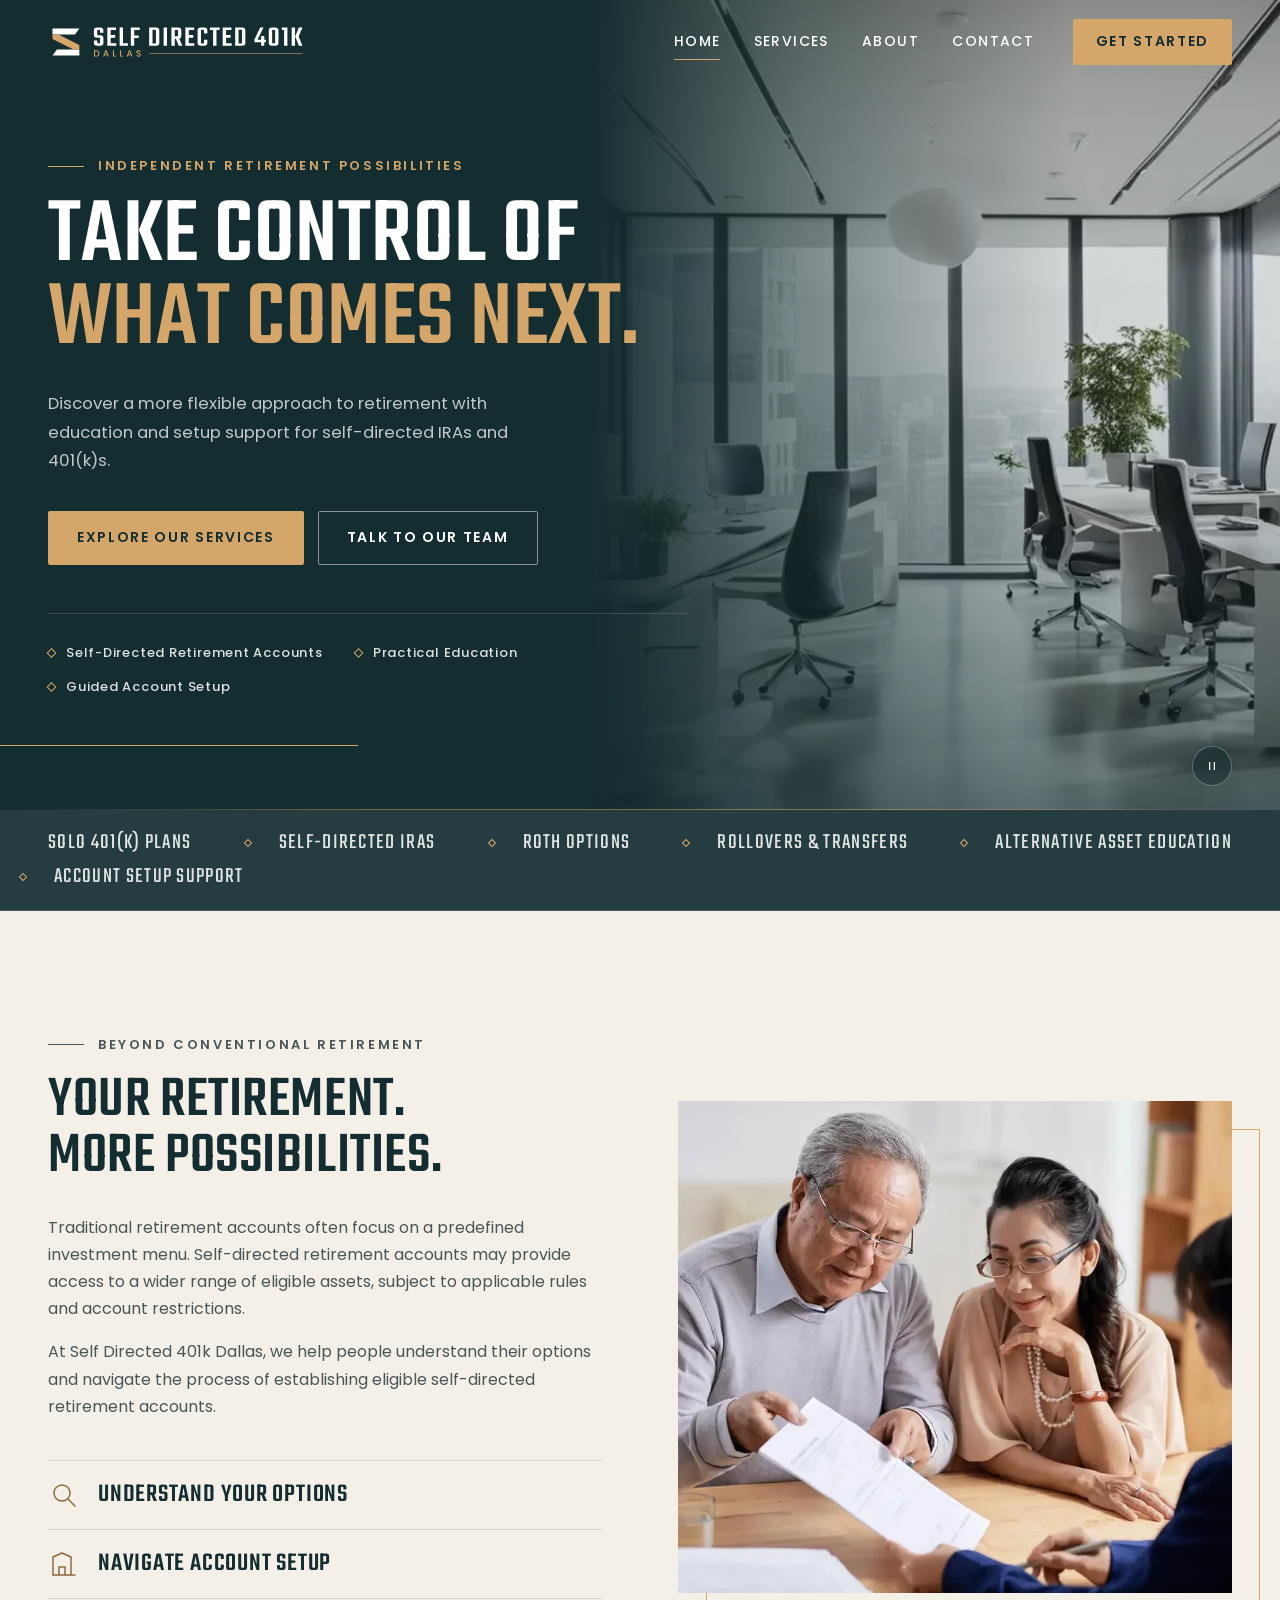
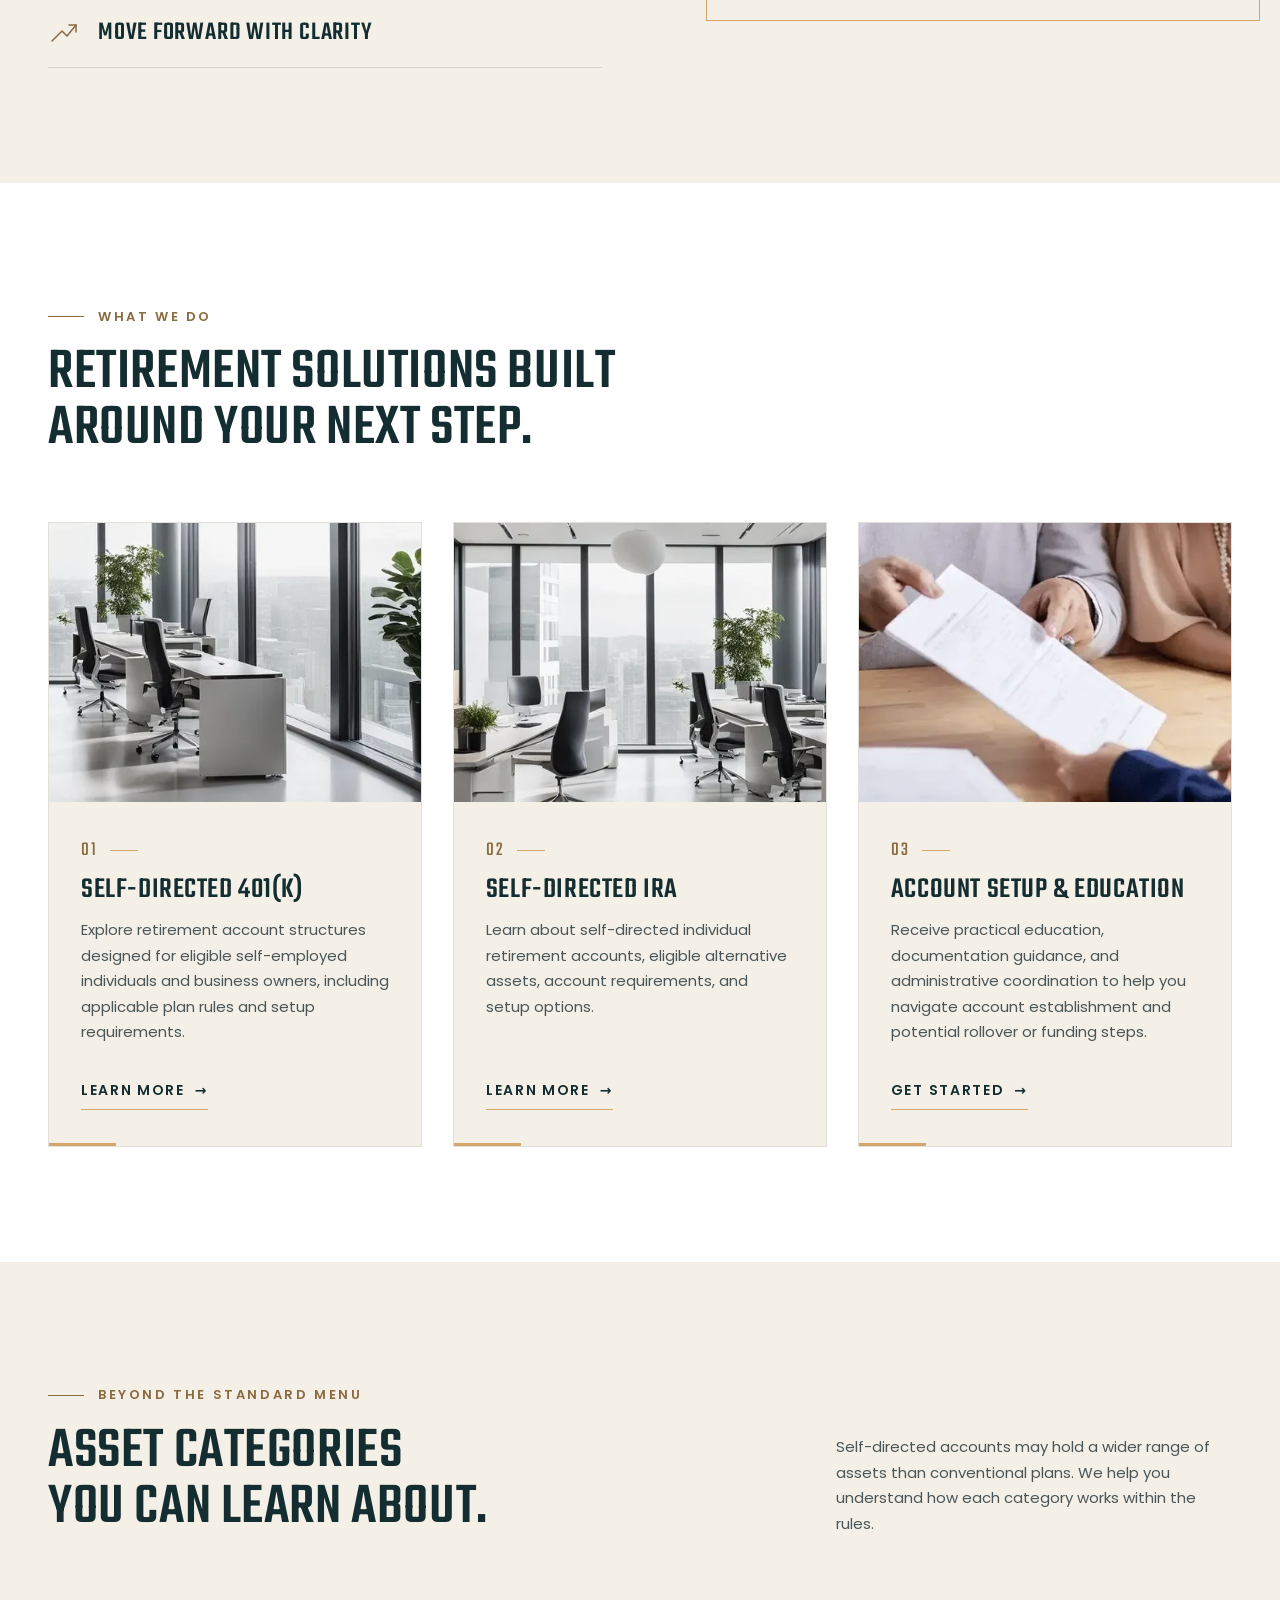
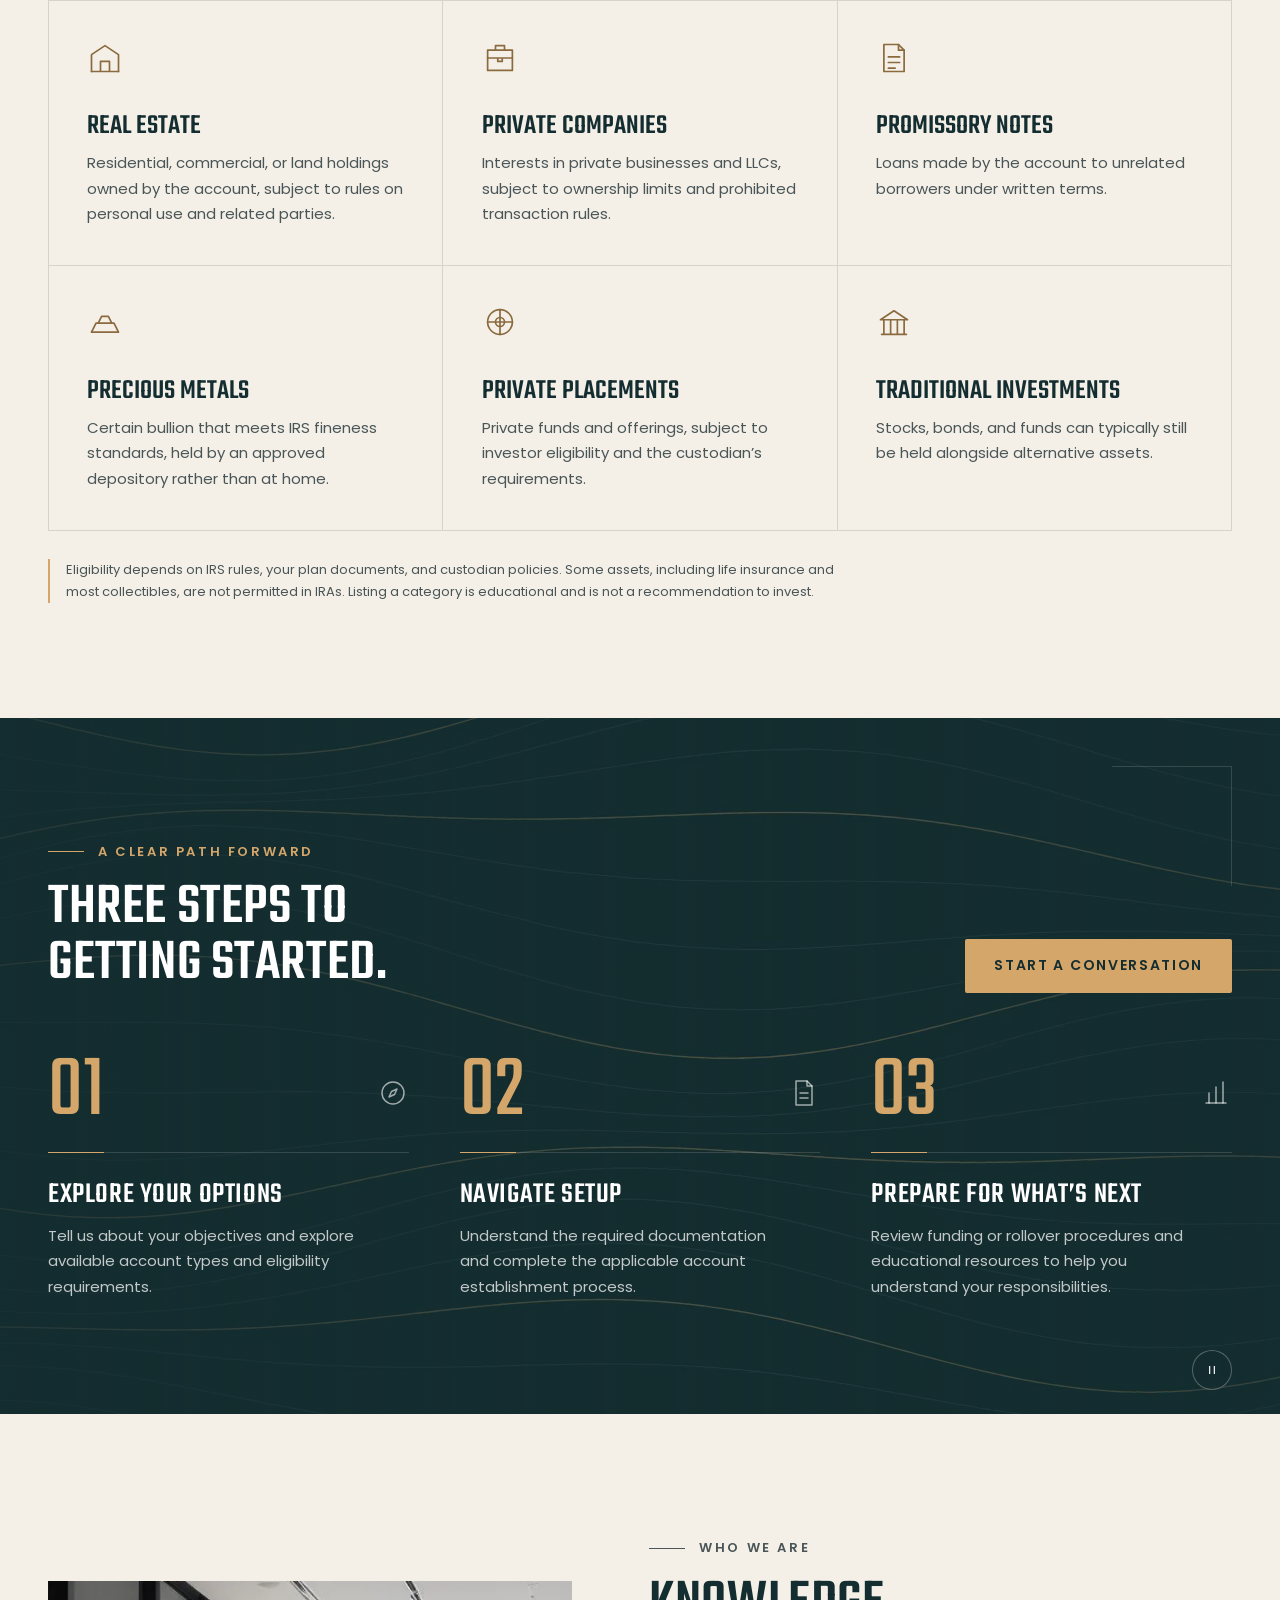
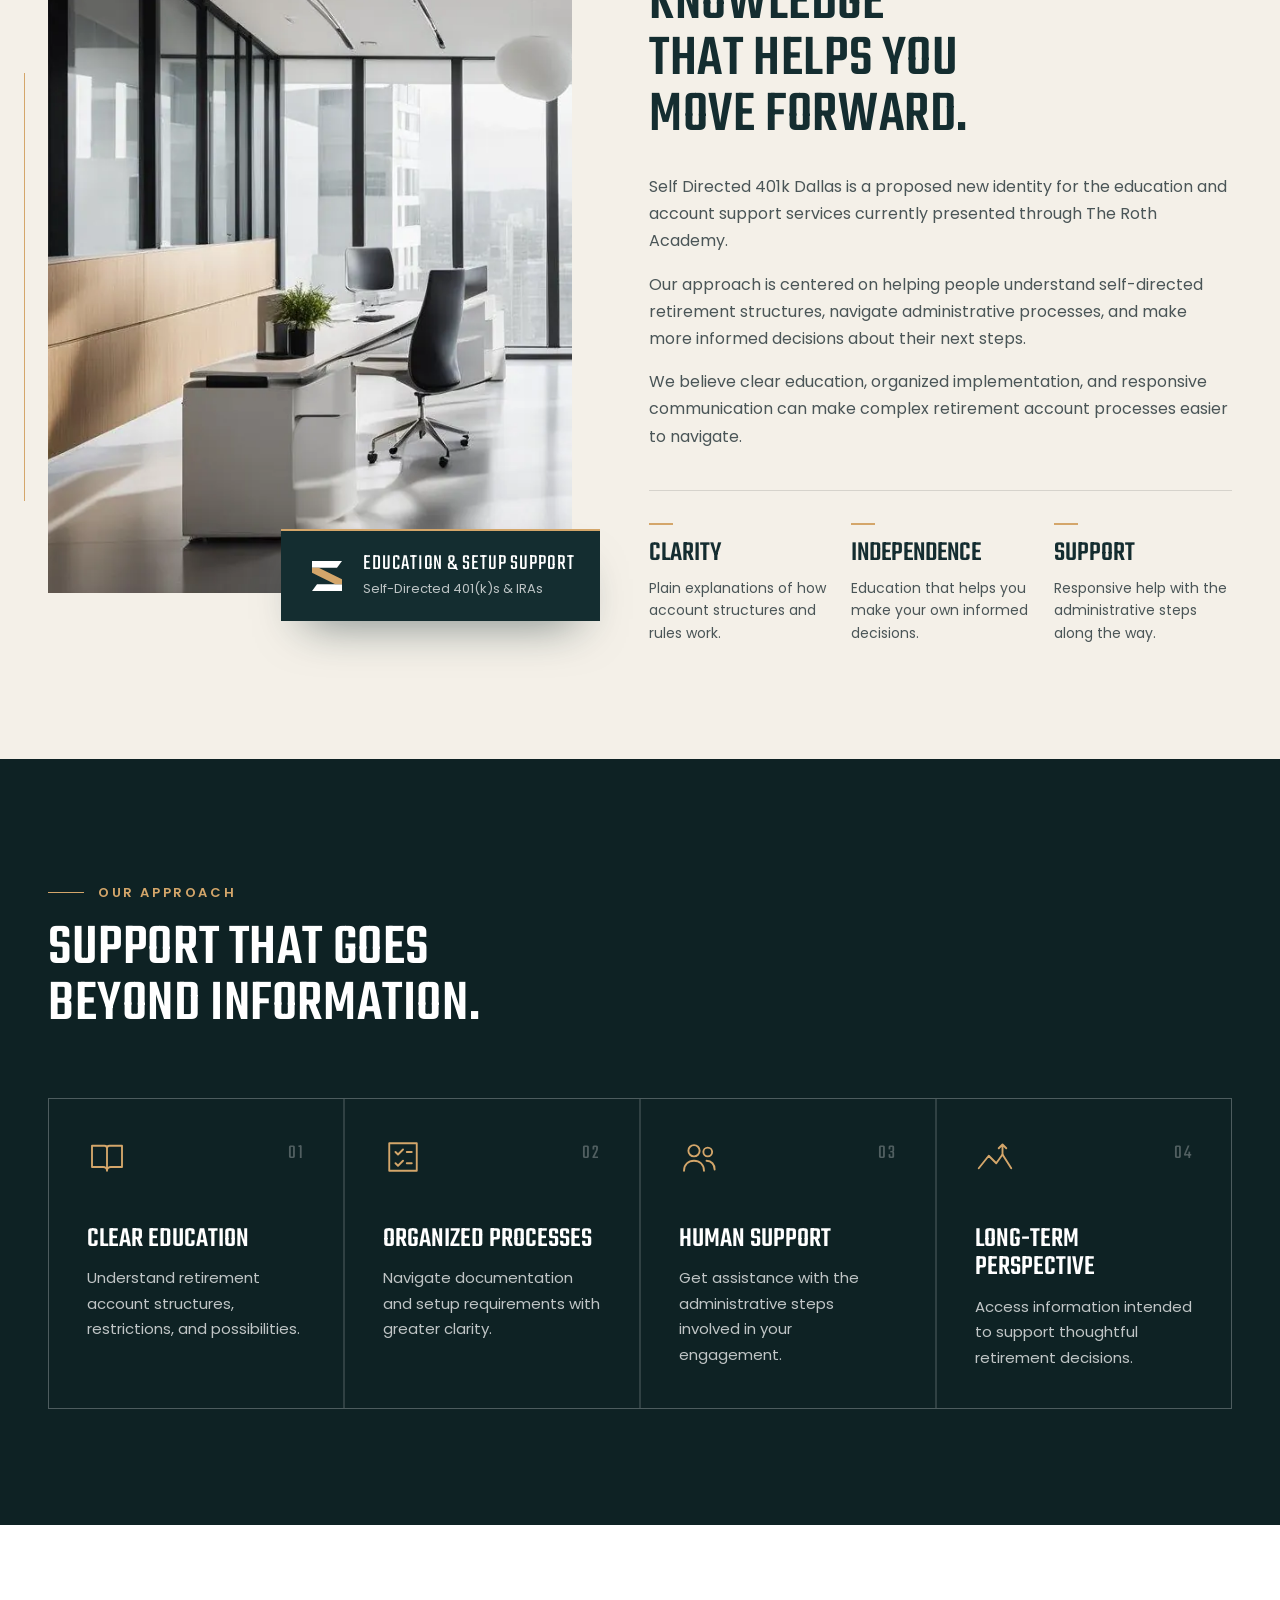
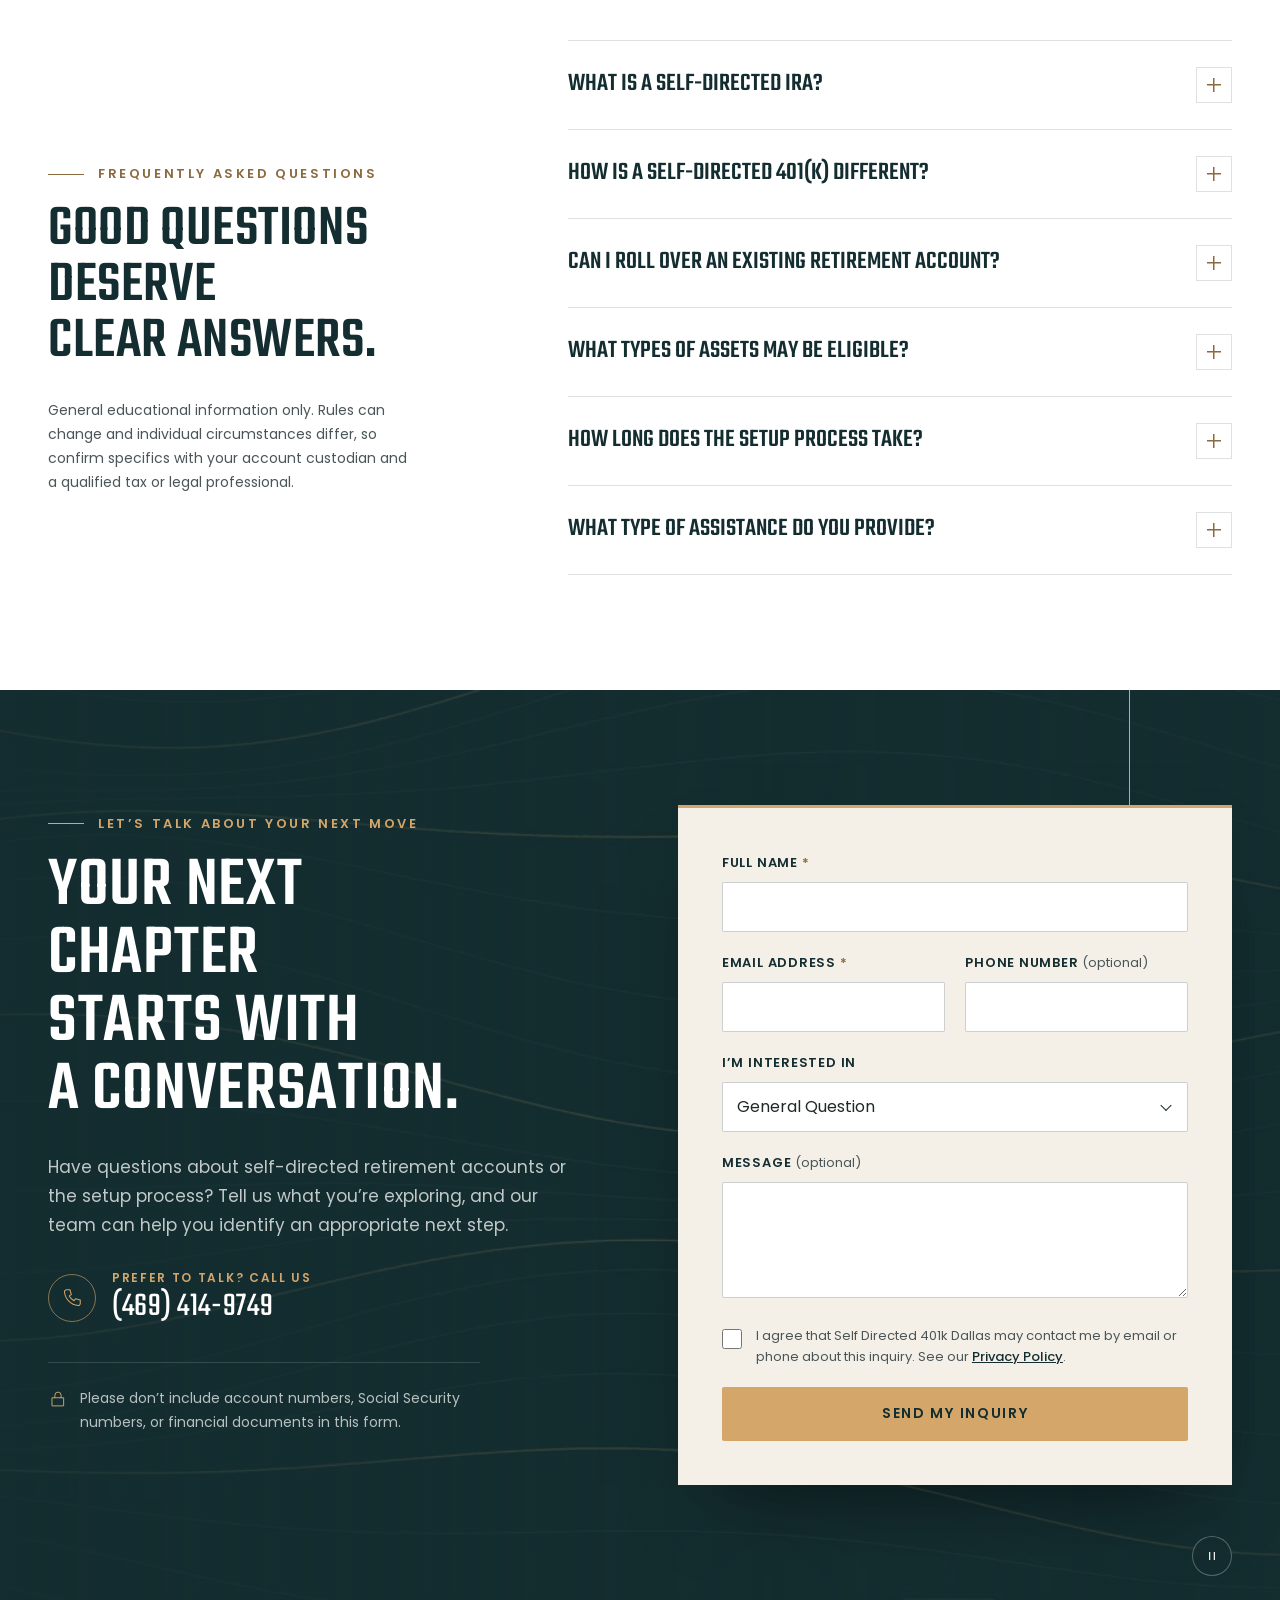
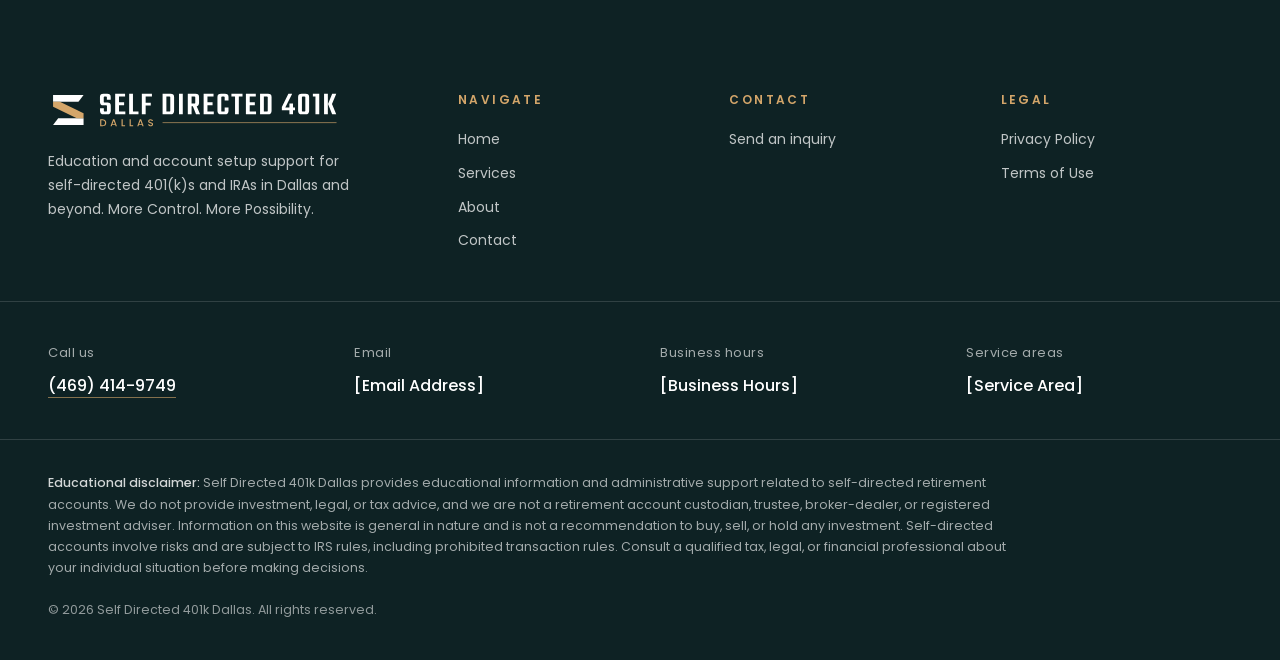
==== commit 37afc71f: "Add business phone number (469) 414-9749 Adds the tap-to-call number to the contact section, the foo" ====
--- a/index.html
+++ b/index.html
@@ -42,6 +42,7 @@
     "url": "https://www.selfdirected401kdallas.com/",
     "logo": "https://www.selfdirected401kdallas.com/assets/brand/icon-512.png",
     "description": "Education and account setup support for self-directed 401(k)s and IRAs.",
+    "telephone": "+1-469-414-9749",
     "areaServed": { "@type": "City", "name": "Dallas" }
   }
   </script>
@@ -438,6 +439,10 @@
           <p class="eyebrow">Let&rsquo;s Talk About Your Next Move</p>
           <h2 class="section-title section-title--xl" id="contact-title">Your Next Chapter Starts With a Conversation.</h2>
           <p class="contact-lede">Have questions about self-directed retirement accounts or the setup process? Tell us what you&rsquo;re exploring, and our team can help you identify an appropriate next step.</p>
+          <a class="contact-phone" href="tel:+14694149749">
+            <svg class="icon" viewBox="0 0 32 32" aria-hidden="true"><path d="M8 4h5l2 7-3 2a16 16 0 007 7l2-3 7 2v5a3 3 0 01-3 3A22 22 0 015 7a3 3 0 013-3z"/></svg>
+            <span><small>Prefer to talk? Call us</small>(469) 414-9749</span>
+          </a>
           <p class="contact-safety">
             <svg class="icon icon--sm" viewBox="0 0 32 32" aria-hidden="true"><rect x="7" y="14" width="18" height="13"/><path d="M11 14V10a5 5 0 0110 0v4"/></svg>
             Please don&rsquo;t include account numbers, Social Security numbers, or financial documents in this form.
@@ -539,7 +544,7 @@
       <dl class="info-grid">
         <div class="info-item">
           <dt>Call us</dt>
-          <dd>[Phone Number]</dd>
+          <dd><a href="tel:+14694149749">(469) 414-9749</a></dd>
         </div>
         <div class="info-item">
           <dt>Email</dt>
--- a/assets/css/styles.css
+++ b/assets/css/styles.css
@@ -517,18 +517,78 @@
 }
 
 /* Legal & utility pages ---------------------------------------------------- */
-.legal-header { position: static; height: auto; padding-block: 24px; background: var(--pine); }
-.legal { background: var(--ivory); padding-block: clamp(48px, 7vw, 96px); }
+.legal-header { position: static; height: auto; padding-block: 24px; background: var(--pine); border-bottom: 1px solid var(--line-dark); }
+.legal-hero { position: relative; background: var(--pine); color: var(--white); padding-block: clamp(48px, 7vw, 96px) clamp(40px, 5vw, 64px); overflow: hidden; }
+.legal-hero::after { content: ""; position: absolute; left: 0; bottom: 0; width: min(32vw, 420px); height: 1px; background: var(--copper); }
+.legal-hero h1 { font-family: var(--font-display); font-weight: 500; font-size: clamp(52px, 7vw, 96px); line-height: 0.9; text-transform: uppercase; margin-bottom: 28px; }
+.legal-dates { display: flex; flex-wrap: wrap; gap: 16px 48px; }
+.legal-dates dt { font-size: 12px; font-weight: 600; letter-spacing: 0.16em; text-transform: uppercase; color: var(--copper); margin-bottom: 4px; }
+.legal-dates dd { font-size: 15px; color: rgba(255, 255, 255, 0.86); }
+
+.legal { background: var(--ivory); padding-block: clamp(48px, 6vw, 88px) clamp(64px, 8vw, 112px); }
 .legal-inner { max-width: 820px; }
-.legal h1 { font-family: var(--font-display); font-weight: 500; font-size: clamp(44px, 6vw, 72px); line-height: 0.95; text-transform: uppercase; color: var(--pine); margin-bottom: 12px; }
-.legal h2 { font-family: var(--font-display); font-weight: 500; font-size: 30px; line-height: 1; text-transform: uppercase; color: var(--pine); margin: 40px 0 12px; }
-.legal p, .legal li { color: var(--muted-light); font-size: 15px; }
-.legal p + p { margin-top: 12px; }
-.legal ul { list-style: disc; padding-left: 22px; margin-top: 8px; }
-.legal li + li { margin-top: 6px; }
-.legal a { color: var(--pine); }
-.legal-meta { font-size: 13px !important; letter-spacing: 0.06em; text-transform: uppercase; }
-.legal-draft { margin: 24px 0 8px; padding: 16px 18px; border-left: 3px solid var(--copper); background: var(--white); font-size: 14px !important; }
+.legal-layout { display: grid; grid-template-columns: 260px minmax(0, 760px); gap: clamp(40px, 6vw, 96px); align-items: start; }
+.legal-toc { position: sticky; top: 32px; }
+.legal-toc-title { font-size: 12px; font-weight: 600; letter-spacing: 0.16em; text-transform: uppercase; color: var(--copper-dark); margin-bottom: 14px; }
+.legal-toc ol { border-left: 1px solid var(--line-light); }
+.legal-toc li a {
+  display: block; padding: 7px 0 7px 16px; margin-left: -1px; border-left: 2px solid transparent;
+  font-size: 14px; line-height: 1.4; color: var(--muted-light); text-decoration: none;
+  transition: color .2s var(--ease), border-color .2s var(--ease);
+}
+.legal-toc li a:hover, .legal-toc li a:focus-visible { color: var(--pine); border-left-color: var(--copper); }
+.legal-toc-other { display: inline-flex; gap: 8px; margin-top: 24px; font-size: 13px; font-weight: 600; letter-spacing: 0.08em; text-transform: uppercase; color: var(--pine); text-decoration: none; border-bottom: 1px solid var(--copper); padding-bottom: 4px; }
+
+.legal-body { min-width: 0; }
+.legal-body p, .legal-body li { color: var(--muted-light); font-size: 15.5px; line-height: 1.75; }
+.legal-body p + p, .legal-body ul + p, .legal-body .legal-table-wrap + h3 { margin-top: 14px; }
+.legal-body ul { list-style: none; padding: 0; margin-top: 12px; }
+.legal-body ul li { position: relative; padding-left: 22px; }
+.legal-body ul li + li { margin-top: 8px; }
+.legal-body ul li::before { content: ""; position: absolute; left: 2px; top: 0.72em; width: 6px; height: 6px; border: 1px solid var(--copper-dark); transform: rotate(45deg); }
+.legal-body a { color: var(--pine); text-underline-offset: 3px; }
+.legal-body strong { color: var(--charcoal); font-weight: 600; }
+.legal-lede { font-size: 18px !important; color: var(--charcoal) !important; margin-top: 8px; }
+.legal-draft { margin-bottom: 28px; padding: 16px 18px; border-left: 3px solid var(--copper); background: var(--white); font-size: 14px !important; }
+
+.legal-summary { margin: 32px 0 16px; padding: clamp(24px, 3vw, 36px); background: var(--pine); border-top: 2px solid var(--copper); }
+.legal-summary h2 { font-family: var(--font-display); font-weight: 500; font-size: 28px; line-height: 1; text-transform: uppercase; color: var(--white); margin-bottom: 16px; }
+.legal-summary li { color: rgba(255, 255, 255, 0.82) !important; font-size: 15px !important; }
+.legal-summary li::before { border-color: var(--copper) !important; }
+.legal-summary-note { margin-top: 18px !important; font-size: 12.5px !important; color: rgba(255, 255, 255, 0.55) !important; }
+
+.legal-section { padding-top: 40px; margin-top: 40px; border-top: 1px solid var(--line-light); scroll-margin-top: 24px; }
+.legal-section h2 { display: flex; align-items: baseline; gap: 16px; font-family: var(--font-display); font-weight: 500; font-size: clamp(30px, 3vw, 36px); line-height: 1; text-transform: uppercase; color: var(--pine); margin-bottom: 16px; }
+.legal-num { font-size: 20px; letter-spacing: 0.08em; color: var(--copper-dark); }
+.legal-section h3 { font-family: var(--font-body); font-size: 13px; font-weight: 600; letter-spacing: 0.14em; text-transform: uppercase; color: var(--pine); margin: 28px 0 10px; }
+.legal-caps { text-transform: uppercase; font-size: 14px; letter-spacing: 0.01em; }
+
+.legal-table-wrap { margin-top: 16px; overflow-x: auto; border: 1px solid var(--line-light); background: var(--white); }
+.legal-table { width: 100%; min-width: 520px; border-collapse: collapse; font-size: 14px; }
+.legal-table th { text-align: left; padding: 12px 16px; background: var(--pine); color: var(--white); font-size: 12px; font-weight: 600; letter-spacing: 0.1em; text-transform: uppercase; }
+.legal-table td { padding: 14px 16px; vertical-align: top; color: var(--muted-light); border-top: 1px solid var(--line-light); line-height: 1.6; }
+.legal-table td:first-child { color: var(--charcoal); font-weight: 500; }
+
+.legal-contact { margin-top: 14px; padding: 20px 24px; font-style: normal; font-size: 15px; line-height: 1.8; color: var(--muted-light); background: var(--white); border-left: 3px solid var(--copper); }
+.legal-contact strong { color: var(--pine); }
+mark.ph { background: rgba(212, 166, 106, 0.28); color: inherit; padding: 0 4px; border-radius: 2px; }
+.legal-dates mark.ph { background: rgba(212, 166, 106, 0.22); color: var(--white); }
+
+/* 404 and other simple pages reuse .legal with a single column */
+.legal > .legal-inner h1 { font-family: var(--font-display); font-weight: 500; font-size: clamp(44px, 6vw, 72px); line-height: 0.95; text-transform: uppercase; color: var(--pine); margin-bottom: 12px; }
+.legal > .legal-inner p { color: var(--muted-light); }
+
+@media (max-width: 900px) {
+  .legal-layout { grid-template-columns: 1fr; }
+  .legal-toc { position: static; padding: 20px 22px; background: var(--white); border: 1px solid var(--line-light); }
+  .legal-toc ol { columns: 2; column-gap: 24px; }
+  .legal-toc li { break-inside: avoid; }
+}
+@media (max-width: 560px) {
+  .legal-toc ol { columns: 1; }
+  .legal-header .btn { min-height: 44px; padding: 10px 16px; font-size: 12px; }
+  .legal-header .brand img { width: 190px; }
+}
 
 /* Design pass: video backgrounds, topic strip, asset categories ----------- */
 
@@ -661,3 +721,13 @@
 @media (prefers-reduced-motion: reduce) {
   .bg-video { display: none; }
 }
+
+/* Contact phone link */
+.contact-phone {
+  display: inline-flex; align-items: center; gap: 16px; margin-top: 32px;
+  color: var(--white); text-decoration: none;
+}
+.contact-phone .icon { width: 48px; height: 48px; padding: 12px; border: 1px solid rgba(212, 166, 106, 0.6); border-radius: 50%; color: var(--copper); transition: background-color .25s var(--ease), color .25s var(--ease); }
+.contact-phone span { font-family: var(--font-display); font-size: 34px; line-height: 1; letter-spacing: 0.02em; }
+.contact-phone small { display: block; font-family: var(--font-body); font-size: 12px; font-weight: 600; letter-spacing: 0.14em; text-transform: uppercase; color: var(--copper); margin-bottom: 6px; }
+.contact-phone:hover .icon { background: var(--copper); color: var(--pine); }
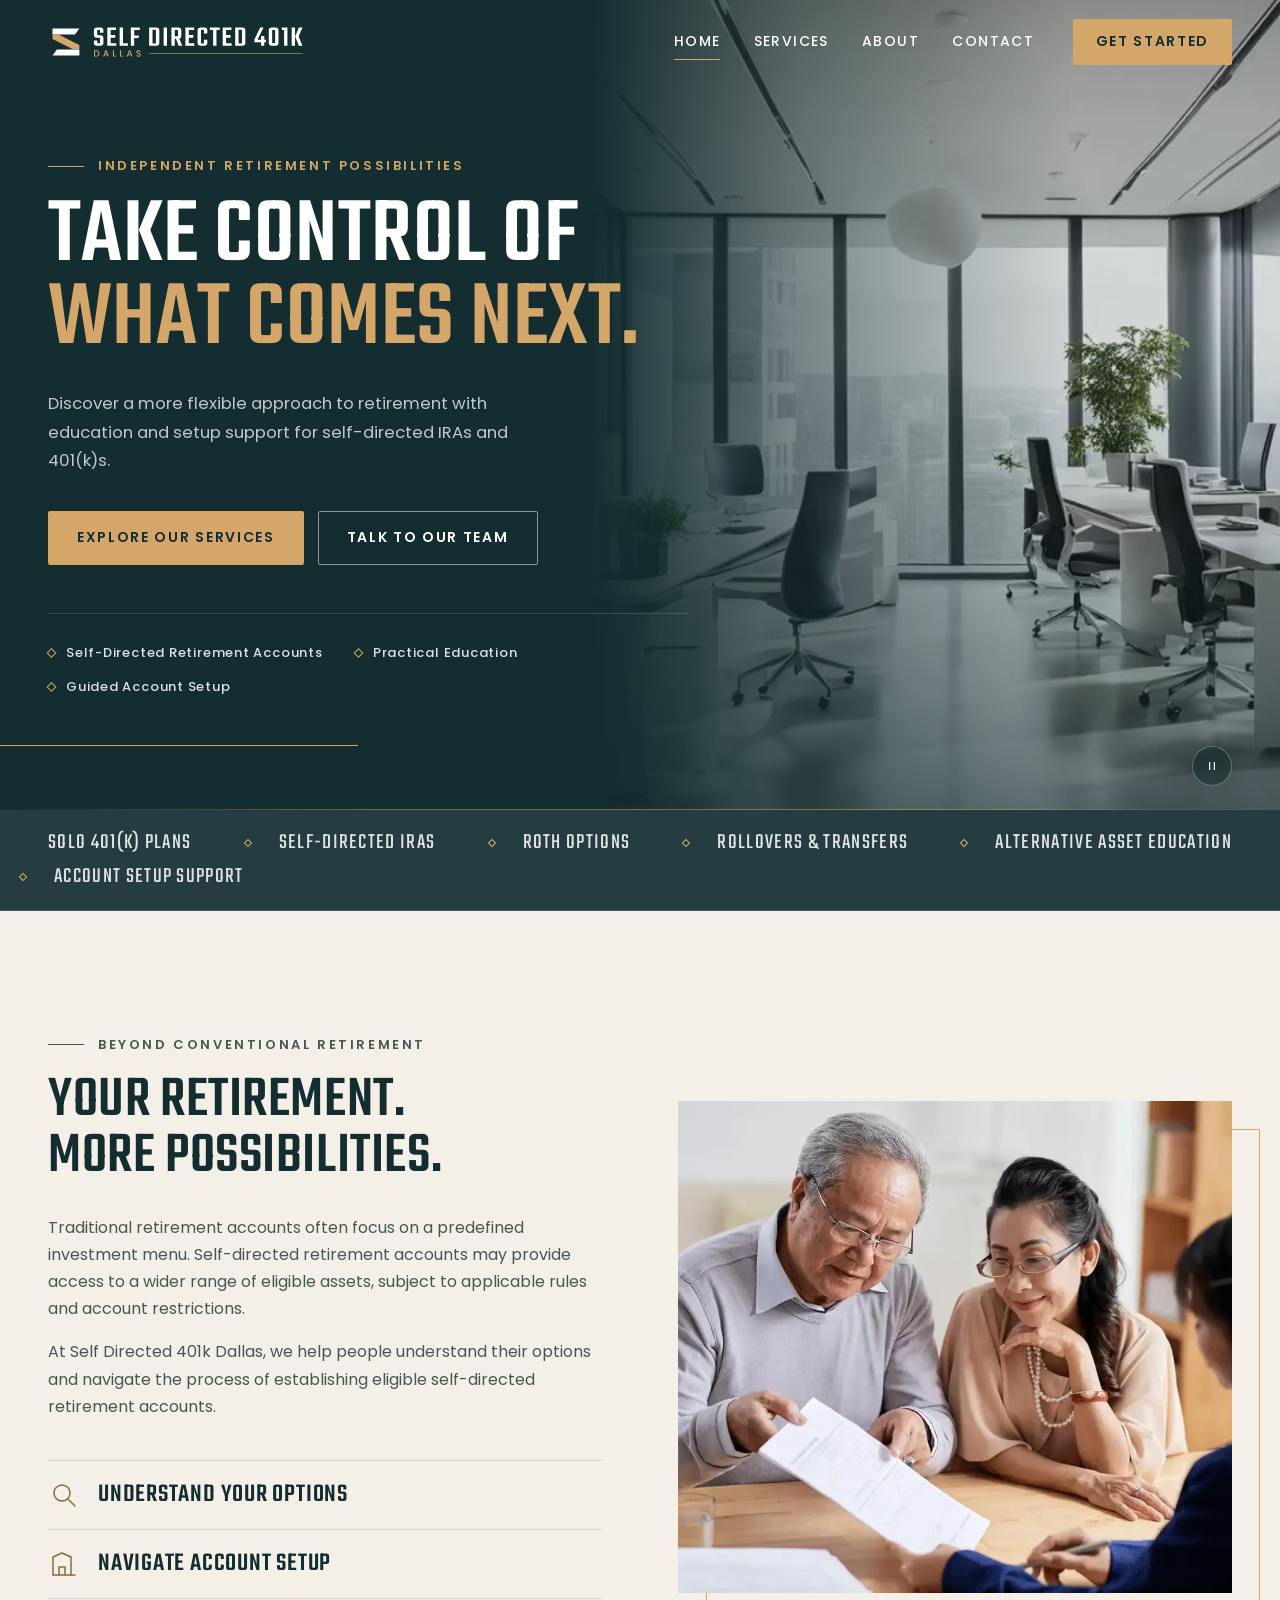
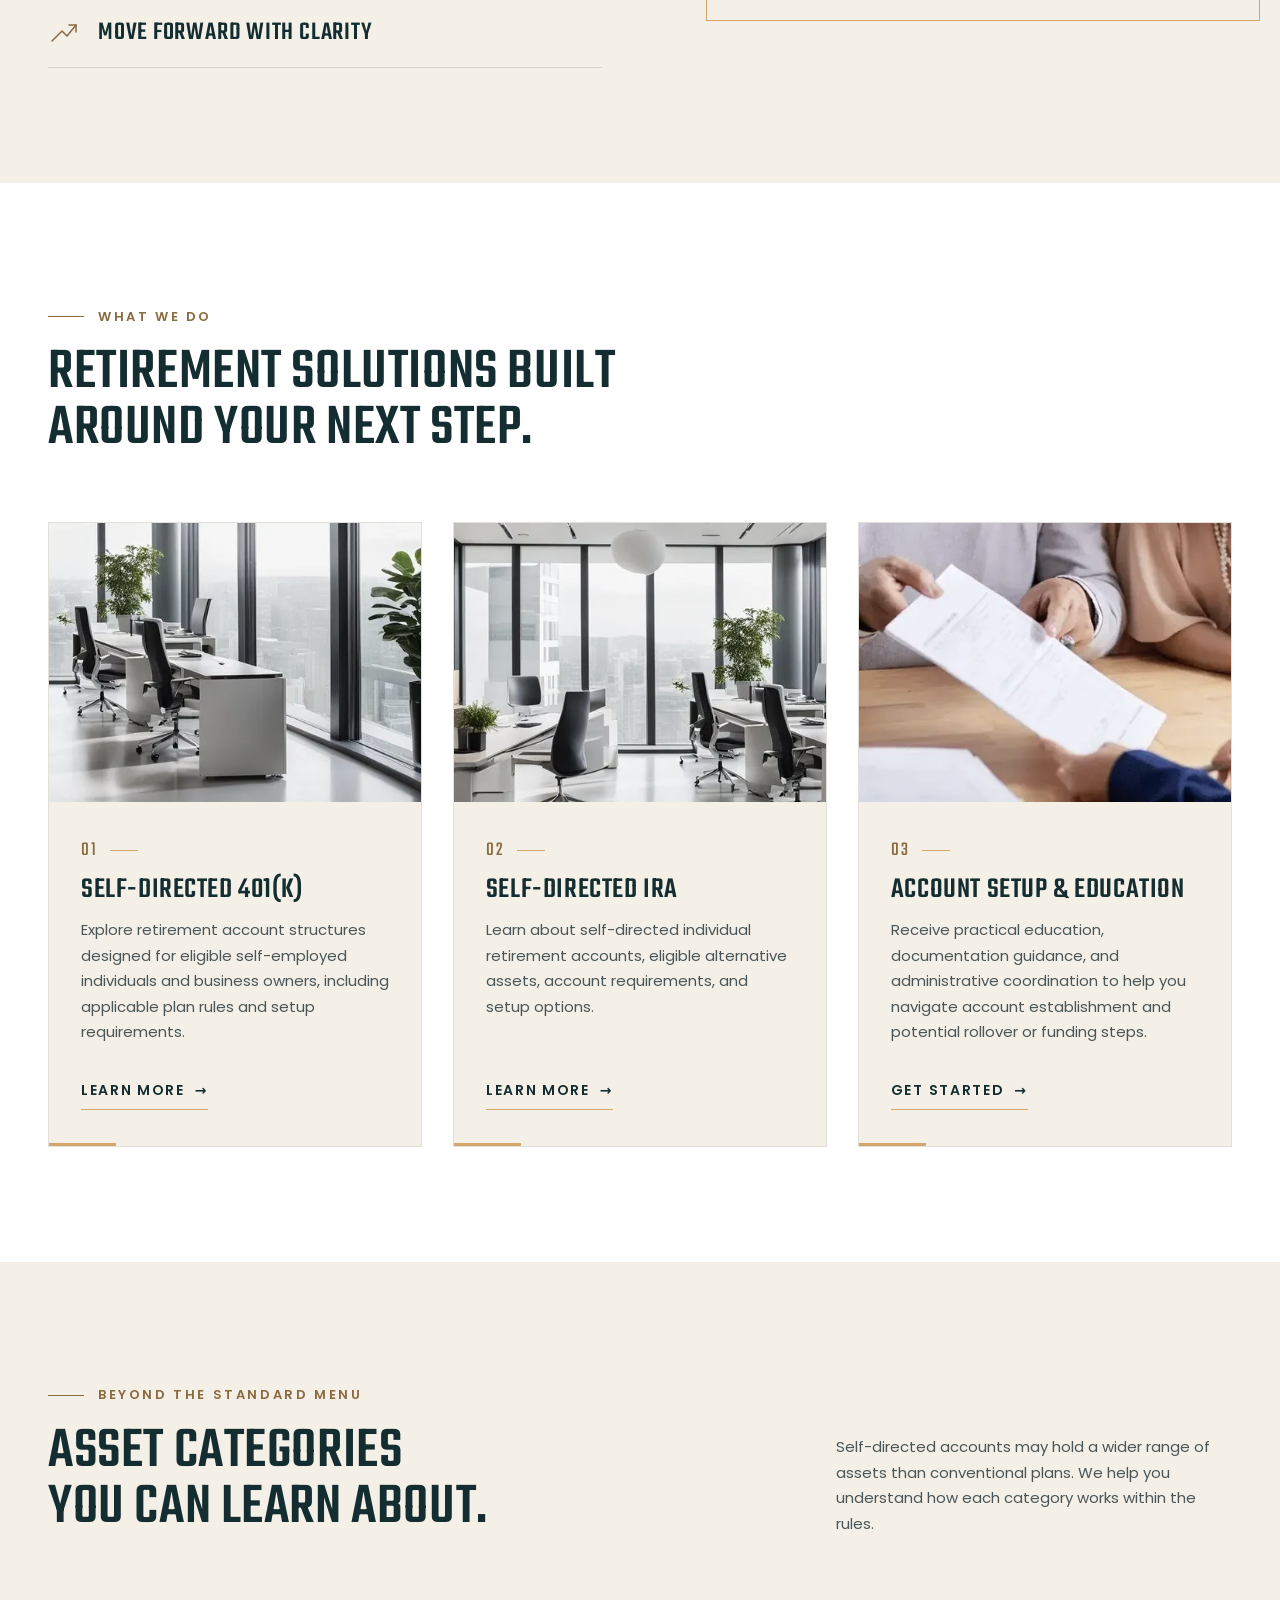
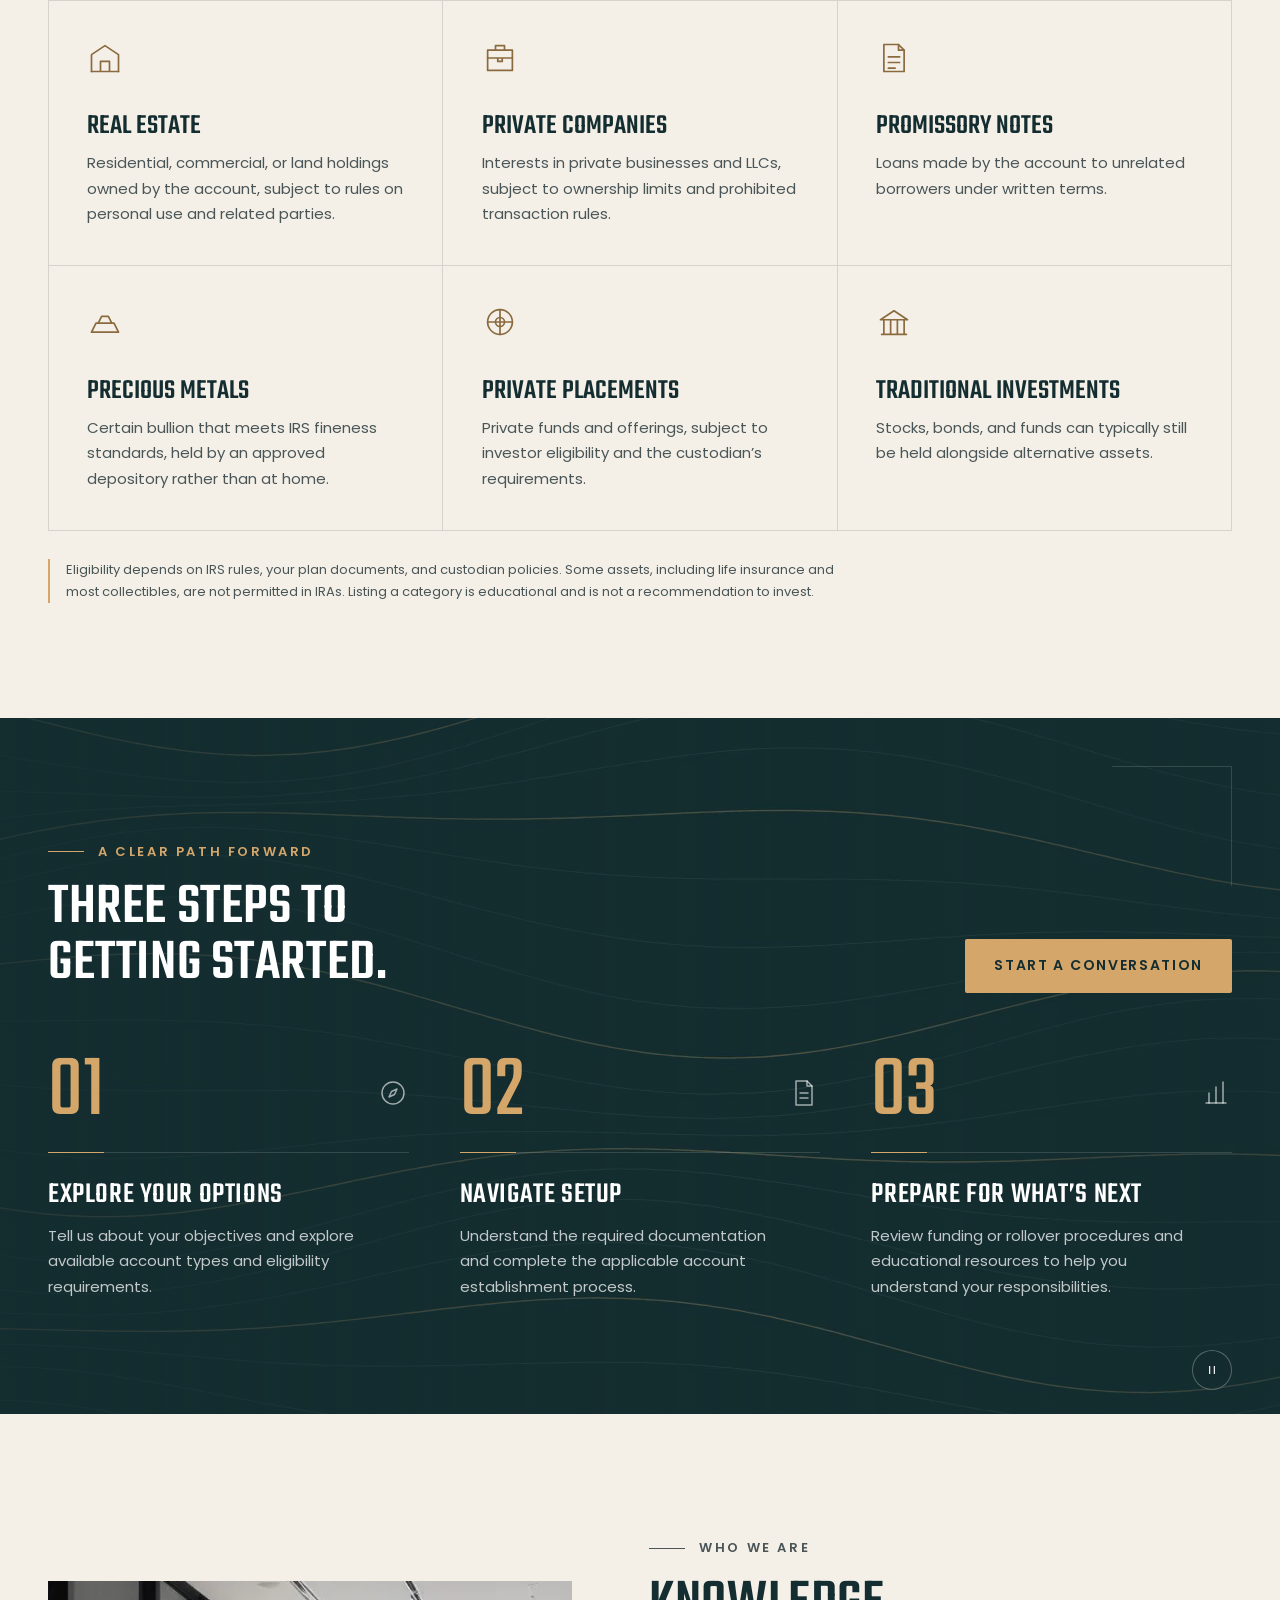
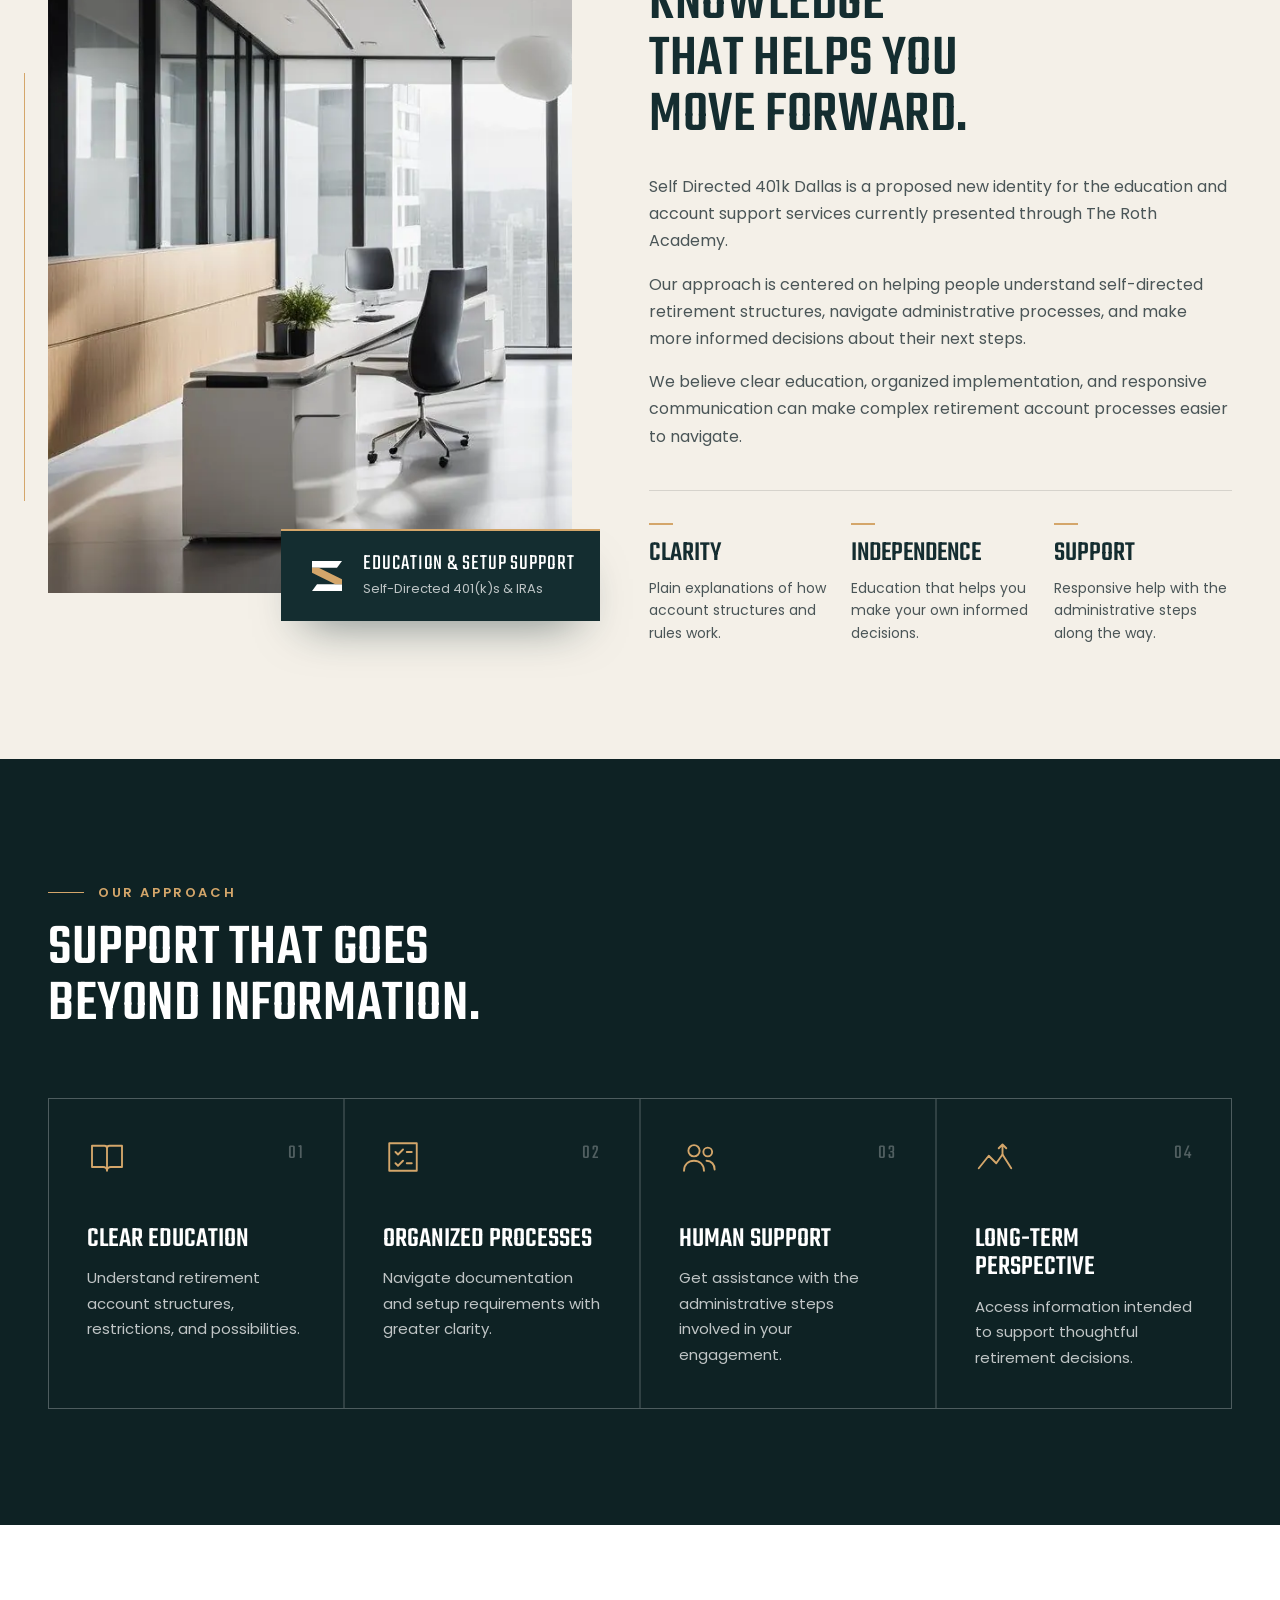
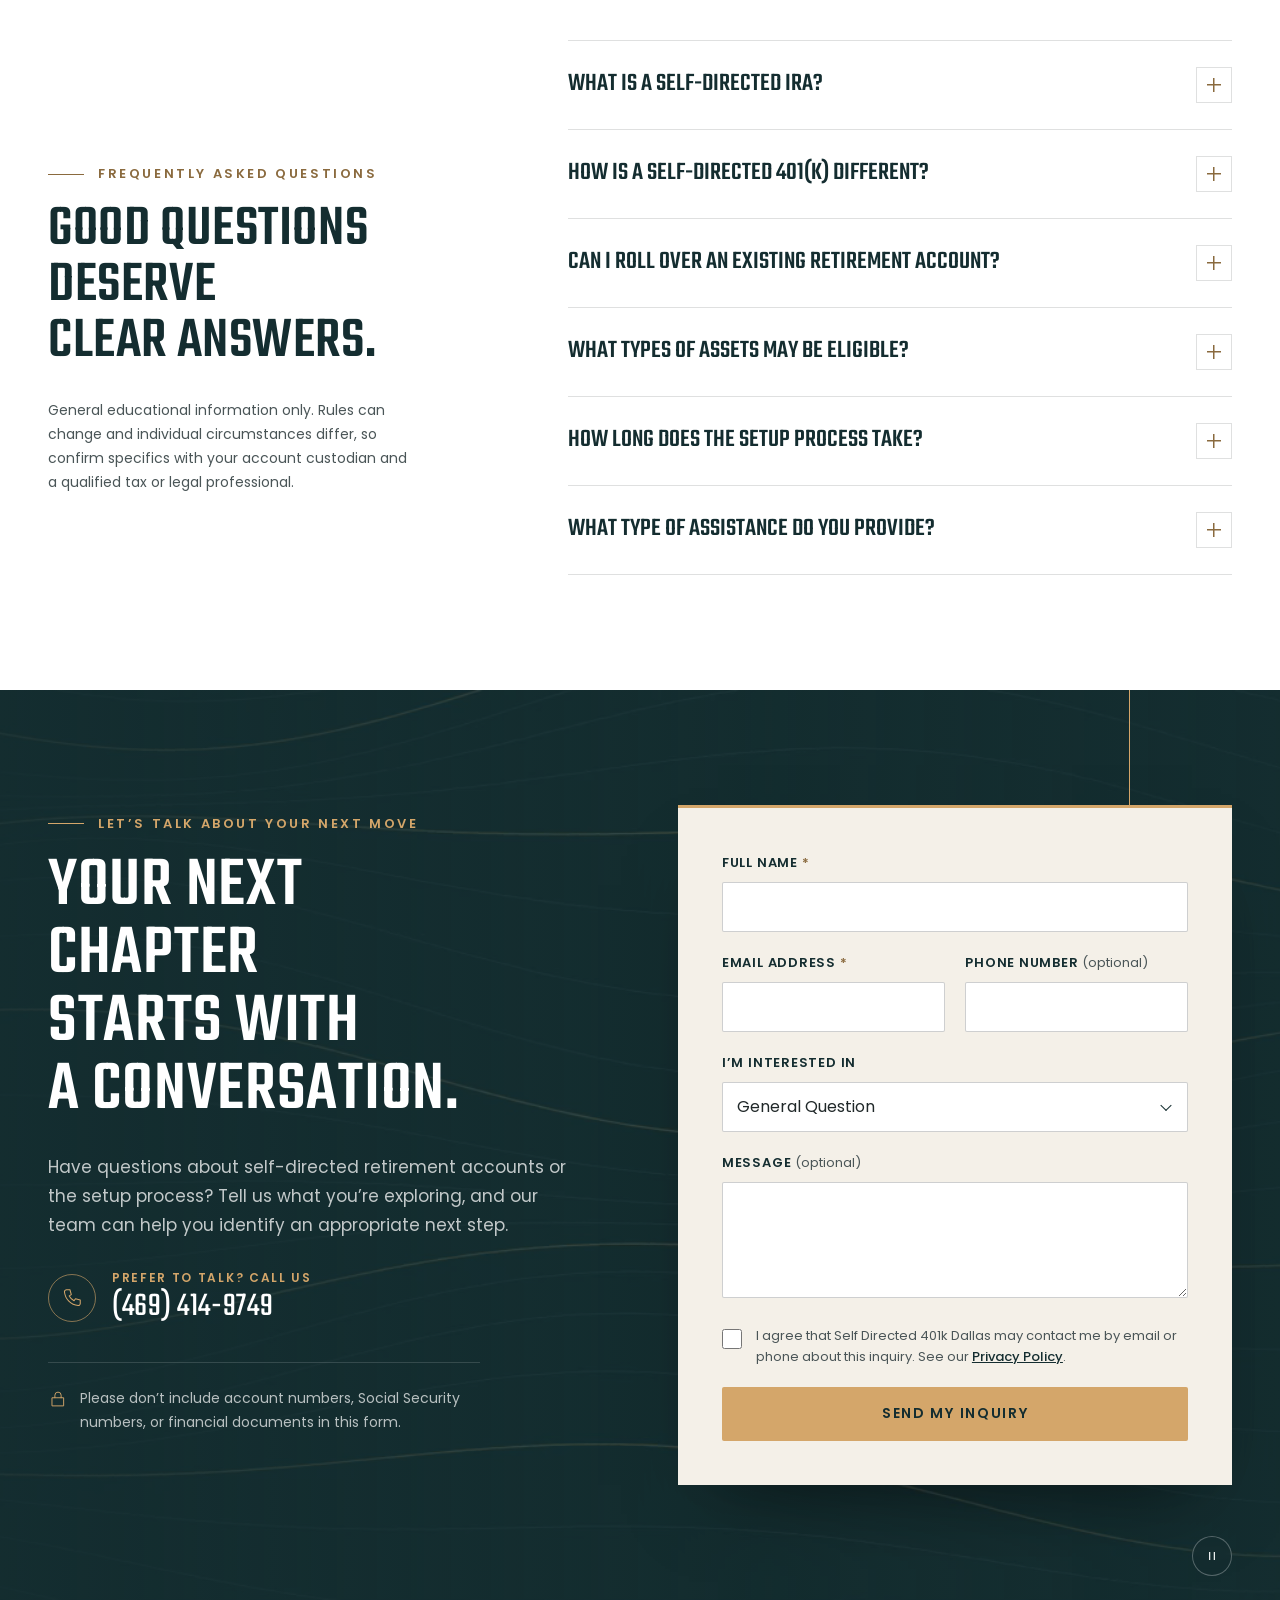
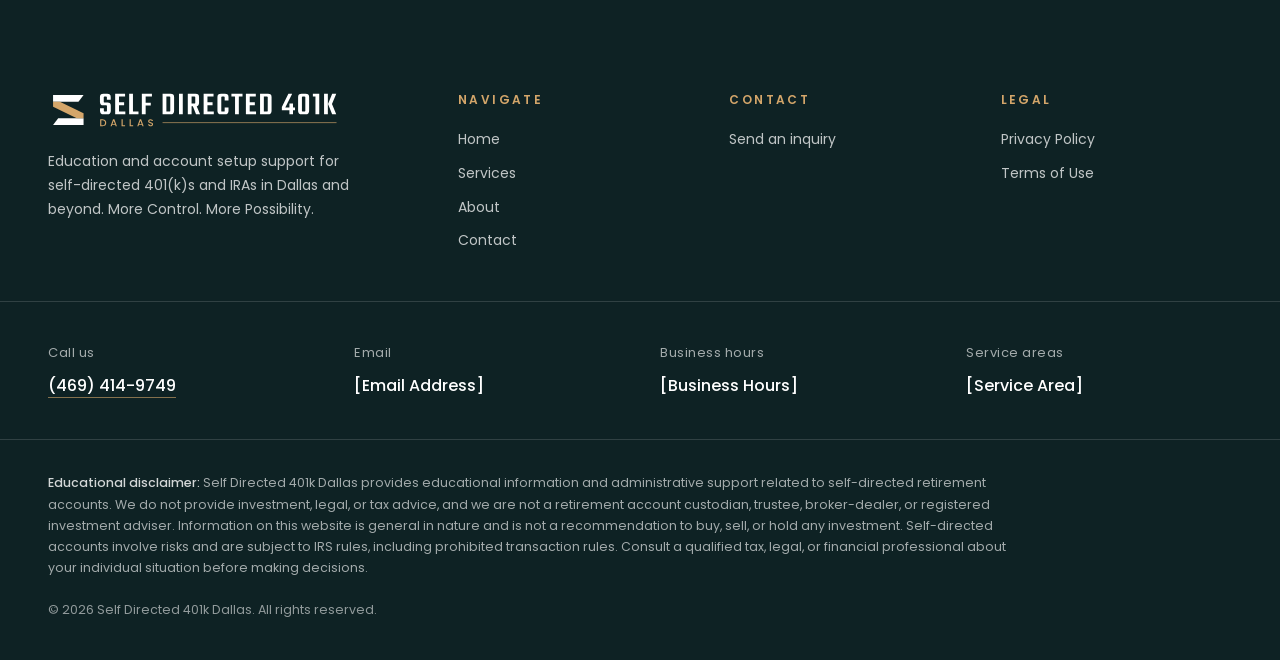
==== commit 8e227f97: "Add Google site verification meta tag Co-Authored-By: Claude Opus 5.5 <noreply@anthropic.com> Claude" ====
--- a/index.html
+++ b/index.html
@@ -8,6 +8,7 @@
   <!-- Production domain: also used in og:url, og:image, schema, robots.txt and sitemap.xml. -->
   <link rel="canonical" href="https://www.selfdirected401kdallas.com/">
   <meta name="theme-color" content="#142D30">
+  <meta name="google-site-verification" content="HNfhcEhdzChudDeZ5sgzEIcGx-t43yvfEqRtYs4hG_g">
 
   <meta property="og:type" content="website">
   <meta property="og:site_name" content="Self Directed 401k Dallas">
